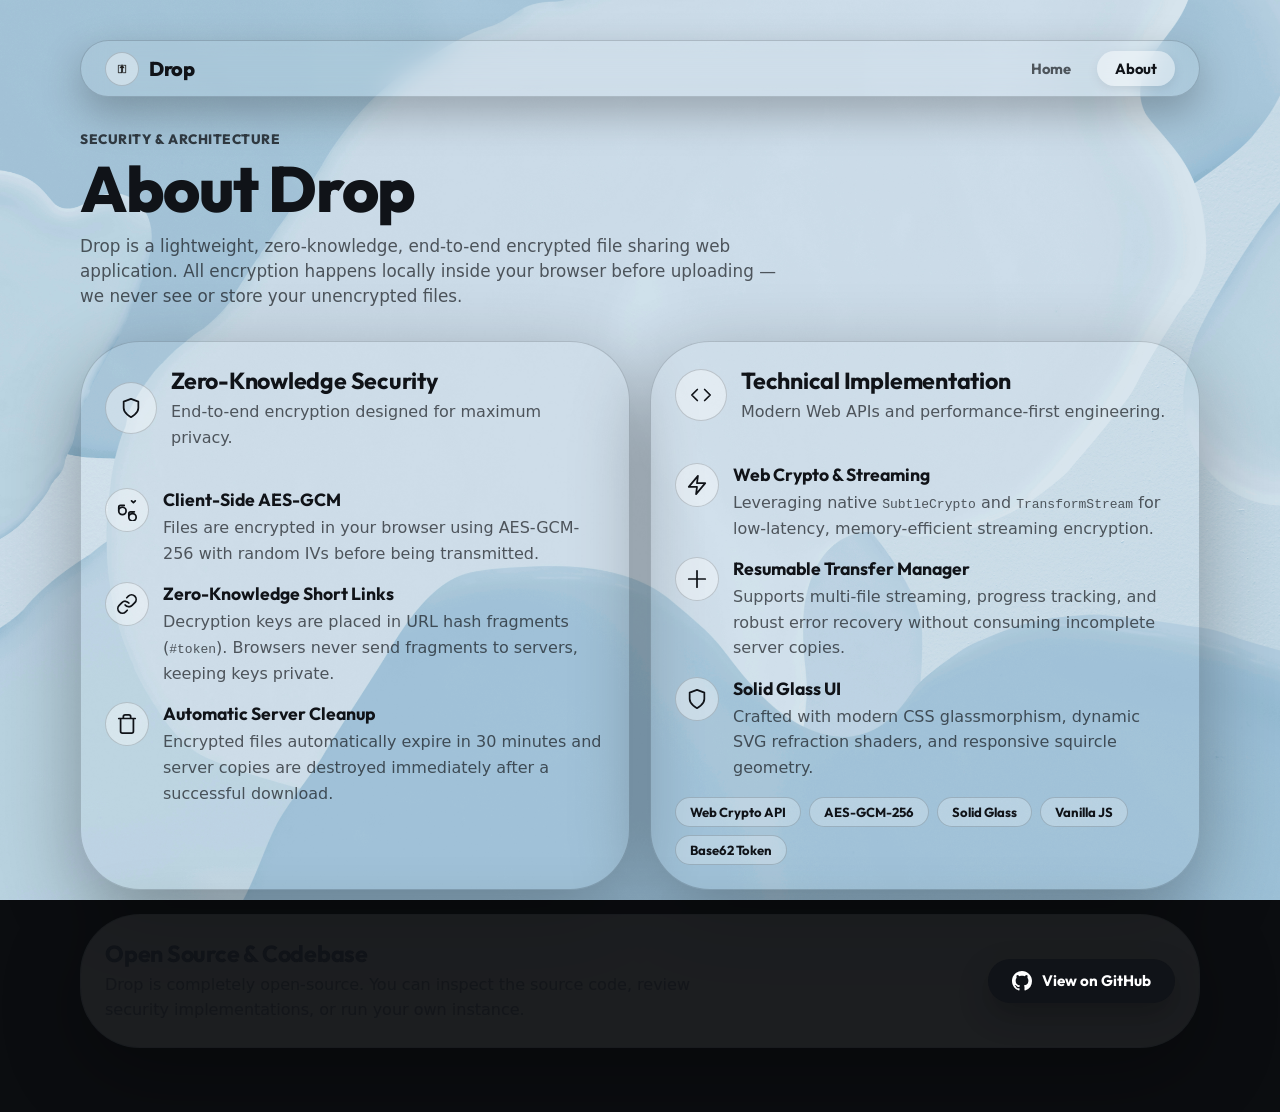
==== about/index.html @ 194b612e "feat(about): add security and architecture page Add an About page describing Drop's privacy model, i" ====
<!doctype html>
<html lang="en">
  <head>
    <meta charset="utf-8" />
    <meta name="viewport" content="width=device-width, initial-scale=1" />
    <meta name="color-scheme" content="dark" />
    <meta name="referrer" content="no-referrer" />
    <title>About — Drop Secure Encrypted File Sharing</title>
    <meta
      name="description"
      content="Learn about Drop's zero-knowledge architecture, client-side AES-GCM encryption, short secure link security, and technical implementation."
    />
    <link rel="icon" type="image/x-icon" href="../favicon.ico" />
    <link rel="preconnect" href="https://fonts.googleapis.com" />
    <link rel="preconnect" href="https://fonts.gstatic.com" crossorigin />
    <link
      href="https://fonts.googleapis.com/css2?family=Outfit:wght@500;700;800&display=swap"
      rel="stylesheet"
    />
    <link rel="preconnect" href="https://esm.sh" />
    <link rel="stylesheet" href="https://esm.sh/solid-glass@0.0.3/css" />
    <link rel="stylesheet" href="../static/css/style.css" />
  </head>
  <body>
    <main class="app-shell">
      <header class="glass-header" data-liquid-glass>
        <a class="header-brand" href="../" aria-label="Drop Home">
          <span class="header-brand-icon" aria-hidden="true">
            <img src="../static/images/logo.png" alt="Drop Logo" width="20" height="20" />
          </span>
          <span>Drop</span>
        </a>
        <nav class="header-nav" aria-label="Main Navigation">
          <a class="nav-link" href="../">Home</a>
          <a class="nav-link active" href="./">About</a>
        </nav>
      </header>

      <section class="brand-strip" aria-label="About Drop">
        <div class="brand-header">
          <p class="eyebrow">Security &amp; Architecture</p>
          <h1>About Drop</h1>
          <p class="brand-subtitle">
            Drop is a lightweight, zero-knowledge, end-to-end encrypted file sharing web application.
            All encryption happens locally inside your browser before uploading — we never see or store your unencrypted files.
          </p>
        </div>
      </section>

      <section class="about-grid">
        <article class="glass-card" data-liquid-glass>
          <div class="card-head">
            <span class="icon-badge" aria-hidden="true">
              <svg viewBox="0 0 24 24" role="img">
                <path d="M12 22s8-4 8-10V5l-8-3-8 3v7c0 6 8 10 8 10z" />
              </svg>
            </span>
            <div>
              <h2>Zero-Knowledge Security</h2>
              <p>End-to-end encryption designed for maximum privacy.</p>
            </div>
          </div>

          <div class="feature-list">
            <div class="feature-item">
              <span class="icon-badge" aria-hidden="true">
                <svg viewBox="0 0 24 24">
                  <path d="M21 2l-2 2m-2-2l2 2M3 13a4 4 0 1 0 8 0 4 4 0 1 0-8 0zm0 0V9a2 2 0 0 1 2-2h4m5 13a4 4 0 1 0 8 0 4 4 0 1 0-8 0zm0 0v-4a2 2 0 0 1 2-2h4" />
                </svg>
              </span>
              <div>
                <h3>Client-Side AES-GCM</h3>
                <p>Files are encrypted in your browser using AES-GCM-256 with random IVs before being transmitted.</p>
              </div>
            </div>

            <div class="feature-item">
              <span class="icon-badge" aria-hidden="true">
                <svg viewBox="0 0 24 24">
                  <path d="M10 13a5 5 0 0 0 7.54.54l3-3a5 5 0 0 0-7.07-7.07l-1.72 1.71" />
                  <path d="M14 11a5 5 0 0 0-7.54-.54l-3 3a5 5 0 0 0 7.07 7.07l1.71-1.71" />
                </svg>
              </span>
              <div>
                <h3>Zero-Knowledge Short Links</h3>
                <p>Decryption keys are placed in URL hash fragments (<code>#token</code>). Browsers never send fragments to servers, keeping keys private.</p>
              </div>
            </div>

            <div class="feature-item">
              <span class="icon-badge" aria-hidden="true">
                <svg viewBox="0 0 24 24">
                  <path d="M3 6h18M19 6v14a2 2 0 0 1-2 2H7a2 2 0 0 1-2-2V6m3 0V4a2 2 0 0 1 2-2h4a2 2 0 0 1 2 2v2" />
                </svg>
              </span>
              <div>
                <h3>Automatic Server Cleanup</h3>
                <p>Encrypted files automatically expire in 30 minutes and server copies are destroyed immediately after a successful download.</p>
              </div>
            </div>
          </div>
        </article>

        <article class="glass-card" data-liquid-glass>
          <div class="card-head">
            <span class="icon-badge" aria-hidden="true">
              <svg viewBox="0 0 24 24" role="img">
                <path d="M16 18l6-6-6-6M8 6l-6 6 6 6" />
              </svg>
            </span>
            <div>
              <h2>Technical Implementation</h2>
              <p>Modern Web APIs and performance-first engineering.</p>
            </div>
          </div>

          <div class="feature-list">
            <div class="feature-item">
              <span class="icon-badge" aria-hidden="true">
                <svg viewBox="0 0 24 24">
                  <path d="M13 2L3 14h9l-1 8 10-12h-9l1-8z" />
                </svg>
              </span>
              <div>
                <h3>Web Crypto &amp; Streaming</h3>
                <p>Leveraging native <code>SubtleCrypto</code> and <code>TransformStream</code> for low-latency, memory-efficient streaming encryption.</p>
              </div>
            </div>

            <div class="feature-item">
              <span class="icon-badge" aria-hidden="true">
                <svg viewBox="0 0 24 24">
                  <path d="M12 3v18M3 12h18" />
                </svg>
              </span>
              <div>
                <h3>Resumable Transfer Manager</h3>
                <p>Supports multi-file streaming, progress tracking, and robust error recovery without consuming incomplete server copies.</p>
              </div>
            </div>

            <div class="feature-item">
              <span class="icon-badge" aria-hidden="true">
                <svg viewBox="0 0 24 24">
                  <path d="M12 22s8-4 8-10V5l-8-3-8 3v7c0 6 8 10 8 10z" />
                </svg>
              </span>
              <div>
                <h3>Solid Glass UI</h3>
                <p>Crafted with modern CSS glassmorphism, dynamic SVG refraction shaders, and responsive squircle geometry.</p>
              </div>
            </div>
          </div>

          <div class="tech-badge-group">
            <span class="tech-badge">Web Crypto API</span>
            <span class="tech-badge">AES-GCM-256</span>
            <span class="tech-badge">Solid Glass</span>
            <span class="tech-badge">Vanilla JS</span>
            <span class="tech-badge">Base62 Token</span>
          </div>
        </article>
      </section>

      <article class="glass-card about-full-card" data-liquid-glass>
        <div class="repo-card-body">
          <div class="repo-info">
            <h2>Open Source &amp; Codebase</h2>
            <p>
              Drop is completely open-source. You can inspect the source code, review security implementations, or run your own instance.
            </p>
          </div>
          <a
            class="github-btn"
            href="https://github.com/JeremySu0818/drop.jeremysu0818.github.io"
            target="_blank"
            rel="noopener noreferrer"
          >
            <svg viewBox="0 0 24 24" role="img" aria-hidden="true">
              <path
                d="M12 0C5.37 0 0 5.37 0 12c0 5.31 3.435 9.795 8.205 11.385.6.105.825-.255.825-.57 0-.285-.015-1.23-.015-2.235-3.015.555-3.795-.735-4.035-1.41-.135-.345-.72-1.41-1.23-1.695-.42-.225-1.02-.78-.015-.795.945-.015 1.62.87 1.845 1.23 1.08 1.815 2.805 1.305 3.495.99.105-.78.42-1.305.765-1.605-2.67-.3-5.46-1.335-5.46-5.925 0-1.305.465-2.385 1.23-3.225-.12-.3-.54-1.53.12-3.18 0 0 1.005-.315 3.3 1.23.96-.27 1.98-.405 3-.405s2.04.135 3 .405c2.295-1.56 3.3-1.23 3.3-1.23.66 1.65.24 2.88.12 3.18.765.84 1.23 1.905 1.23 3.225 0 4.605-2.805 5.625-5.475 5.925.435.375.81 1.095.81 2.22 0 1.605-.015 2.895-.015 3.3 0 .315.225.69.825.57A12.02 12.02 0 0 0 24 12c0-6.63-5.37-12-12-12z"
              />
            </svg>
            View on GitHub
          </a>
        </div>
      </article>

      <div class="toast" id="toast" role="status" aria-live="polite" popover="manual"></div>
    </main>

    <script type="module" src="../static/js/about.js"></script>
  </body>
</html>
---- static/css/style.css ----
:root {
  --page-background: url('../images/backgrounds/1.jpg');
  --page-background-position: center;
  --bg-ink: #0b0d10;
  --text: #101318;
  --muted: rgba(16, 19, 24, 0.68);
  --line: rgba(16, 19, 24, 0.18);
  --panel: rgba(255, 255, 255, 0.07);
  --accent: #f7f8fb;
  --accent-ink: #101318;
  --success: #101318;
  --warning: #101318;
  font-family:
    Inter,
    ui-sans-serif,
    system-ui,
    -apple-system,
    BlinkMacSystemFont,
    'Segoe UI',
    sans-serif;
}

* {
  box-sizing: border-box;
}

html {
  min-height: 100%;
  background:
    var(--page-background) var(--page-background-position) / cover fixed
      no-repeat,
    var(--bg-ink);
}

body {
  min-height: 100vh;
  margin: 0;
  color: var(--text);
  overflow-x: hidden;
}

body::before {
  content: '';
  position: fixed;
  inset: 0;
  z-index: -2;
  background: transparent;
}

button,
input,
textarea {
  font: inherit;
}

button {
  cursor: pointer;
}

.app-shell {
  width: min(1120px, calc(100% - 32px));
  min-height: 100vh;
  margin: 0 auto;
  padding: 40px 0;
}

.brand-strip {
  display: flex;
  flex-direction: column;
  gap: 20px;
  margin-bottom: 32px;
}

.brand-header {
  max-width: 820px;
}

.eyebrow {
  margin: 0 0 8px;
  color: rgba(16, 19, 24, 0.78);
  font-family: 'Outfit', sans-serif;
  font-size: 0.85rem;
  font-weight: 800;
  letter-spacing: 0.04em;
  text-transform: uppercase;
}

h1,
h2,
p {
  margin-top: 0;
}

h1 {
  max-width: 780px;
  margin-bottom: 0;
  font-family: 'Outfit', sans-serif;
  font-size: clamp(2.25rem, 5vw, 5rem);
  font-weight: 800;
  line-height: 0.95;
  letter-spacing: -0.02em;
}

.brand-subtitle {
  margin-top: 14px;
  max-width: 720px;
  font-size: 1.05rem;
  color: var(--muted);
  line-height: 1.5;
}

.disclaimer-bar {
  display: inline-flex;
  align-items: center;
  gap: 10px;
  margin-top: 16px;
  padding: 10px 16px;
  border: 1px solid rgba(16, 19, 24, 0.14);
  border-radius: 999px;
  background: rgba(255, 255, 255, 0.18);
  backdrop-filter: blur(12px);
  font-size: 0.82rem;
  color: rgba(16, 19, 24, 0.85);
  line-height: 1.4;
}

.disclaimer-bar svg {
  flex-shrink: 0;
  width: 16px;
  height: 16px;
  stroke: rgba(16, 19, 24, 0.75);
}

h2 {
  margin-bottom: 4px;
  font-family: 'Outfit', sans-serif;
  font-size: 1.45rem;
  font-weight: 700;
  letter-spacing: -0.01em;
}

p {
  margin-bottom: 0;
  color: var(--muted);
  line-height: 1.6;
}

.status-pill {
  flex: 0 0 auto;
  min-width: 126px;
  padding: 10px 14px;
  border: 1px solid var(--line);
  border-radius: 999px;
  background: rgba(255, 255, 255, 0.08);
  color: var(--muted);
  text-align: center;
  font-size: 0.88rem;
}

.status-pill.is-online {
  border-color: rgba(255, 255, 255, 0.46);
  color: var(--success);
}

.status-pill.is-offline {
  border-color: rgba(255, 255, 255, 0.38);
  color: var(--warning);
}

.workspace {
  display: grid;
  grid-template-columns: repeat(2, minmax(0, 1fr));
  gap: 20px;
}

.glass-card {
  position: relative;
  min-width: 0;
  padding: 24px;
  border: 1px solid var(--line);
  border-radius: 60px;
  background: var(--panel);
  box-shadow: 0 26px 80px rgba(0, 0, 0, 0.32);
  overflow: hidden;
  display: flex;
  flex-direction: column;
}

.card-head {
  display: flex;
  align-items: center;
  gap: 14px;
  margin-bottom: 22px;
}

.icon-badge {
  display: grid;
  flex: 0 0 52px;
  width: 52px;
  height: 52px;
  place-items: center;
  border: 1px solid var(--line);
  border-radius: 50%;
  background: rgba(255, 255, 255, 0.4);
}

svg {
  width: 22px;
  height: 22px;
  fill: none;
  stroke: currentColor;
  stroke-linecap: round;
  stroke-linejoin: round;
  stroke-width: 1.9;
}

.drop-zone {
  display: flex;
  flex-direction: column;
  align-items: center;
  justify-content: center;
  gap: 16px;
  min-height: 208px;
  margin-bottom: 16px;
  padding: 24px;
  border: 1px dashed var(--line);
  border-radius: 32px;
  background: rgba(255, 255, 255, 0.25);
  text-align: center;
  flex-grow: 1;
  transition:
    border-color 160ms ease,
    transform 160ms ease,
    background 160ms ease;
}

.drop-zone:hover,
.drop-zone.is-dragging {
  border-color: var(--text);
  background: rgba(255, 255, 255, 0.5);
  transform: translateY(-1px);
}

.drop-zone input {
  position: absolute;
  width: 1px;
  height: 1px;
  opacity: 0;
  pointer-events: none;
}

.drop-title {
  display: block;
  width: 100%;
  font-size: 1.85rem;
  font-weight: 800;
}

.drop-meta {
  display: block;
  width: 100%;
  color: var(--muted);
}

.primary-action,
.secondary-action,
.icon-button {
  min-height: 48px;
  border: 0;
  color: var(--accent-ink);
  font-weight: 800;
}

.primary-action {
  display: inline-flex;
  width: 100%;
  align-items: center;
  justify-content: center;
  gap: 10px;
  padding: 14px 18px;
  border-radius: 999px;
  background: var(--accent);
  box-shadow: 0 16px 36px rgba(0, 0, 0, 0.22);
}

.secondary-action {
  width: 100%;
  padding: 14px 18px;
  border: 1px solid var(--line);
  border-radius: 999px;
  background: rgba(255, 255, 255, 0.38);
}

.primary-action:disabled,
.secondary-action:disabled,
.icon-button:disabled {
  cursor: wait;
  opacity: 0.68;
}

.code-panel {
  margin-top: 18px;
}

.field-label,
.code-panel label {
  display: block;
  margin-bottom: 8px;
  color: var(--muted);
  font-size: 0.86rem;
  font-weight: 800;
}

.code-row {
  display: flex;
  align-items: center;
  gap: 10px;
}

input,
textarea {
  width: 100%;
  border: 1px solid rgba(16, 19, 24, 0.15);
  border-radius: 22px;
  background: rgba(255, 255, 255, 0.55);
  color: var(--text);
  outline: none;
}

input::placeholder,
textarea::placeholder {
  color: rgba(16, 19, 24, 0.45);
}

input {
  min-height: 48px;
  padding: 0 16px;
}

textarea {
  min-height: 152px;
  margin-bottom: 16px;
  padding: 14px 16px;
  resize: vertical;
}

#shareCode {
  min-height: 118px;
  margin-bottom: 0;
  white-space: pre-wrap;
}

#shareLink {
  min-width: 0;
  min-height: 52px;
  margin-bottom: 0;
  padding: 0 16px;
  font-family: ui-monospace, SFMono-Regular, Menlo, Monaco, Consolas, monospace;
  font-size: 0.78rem;
}

.share-link-panel {
  margin-top: 20px;
  border-top: 1px solid rgba(16, 19, 24, 0.12);
  padding-top: 16px;
}

.share-link-panel > label {
  display: block;
  margin-bottom: 8px;
  color: var(--muted);
  font-size: 0.86rem;
  font-weight: 800;
}



.share-actions {
  margin-top: 18px;
}

.share-actions .secondary-action {
  display: inline-flex;
  align-items: center;
  justify-content: center;
  gap: 10px;
}

#downloadCode {
  flex-grow: 1;
}

input:focus,
textarea:focus {
  border-color: rgba(247, 248, 251, 0.78);
  box-shadow: 0 0 0 4px rgba(247, 248, 251, 0.1);
}

.icon-button {
  display: grid;
  flex: 0 0 50px;
  width: 50px;
  height: 50px;
  place-items: center;
  border-radius: 50%;
  background: #f7f8fb;
}

.toast {
  position: fixed;
  inset: auto 24px 24px auto;
  right: 24px;
  bottom: 24px;
  top: auto;
  left: auto;
  margin: 0;
  width: auto;
  height: auto;
  z-index: 2147483647;
  max-width: min(420px, calc(100vw - 48px));
  padding: 14px 16px;
  border: 1px solid rgba(16, 19, 24, 0.1);
  border-radius: 20px;
  background: rgba(255, 255, 255, 0.95);
  color: var(--text);
  box-shadow: 0 16px 40px rgba(0, 0, 0, 0.12);
  opacity: 0;
  transform: translateY(12px);
  transition:
    opacity 160ms ease,
    transform 160ms ease;
  pointer-events: none;
}

.toast.is-visible {
  opacity: 1;
  transform: translateY(0);
}

dialog.glass-card {
  width: min(500px, calc(100% - 32px));
  margin: auto;
  color: var(--text);
  padding: 32px;
}

dialog.glass-card:not([open]) {
  display: none;
}

dialog.glass-card[open] {
  display: flex;
}

dialog::backdrop {
  background: rgba(11, 13, 16, 0.4);
  backdrop-filter: blur(8px);
}

.close-modal-btn {
  margin-top: 24px;
}

.modal-actions {
  display: grid;
  gap: 10px;
}

.receive-page {
  min-height: 100vh;
}

.receive-app-shell {
  display: flex;
  flex-direction: column;
  align-items: center;
  justify-content: flex-start;
  min-height: 100vh;
}

.receive-shell {
  width: min(560px, 100%);
  margin: auto 0;
}

.receive-brand {
  display: inline-flex;
  align-items: center;
  margin: 0 0 18px 12px;
  color: rgba(16, 19, 24, 0.78);
  font-family: 'Outfit', sans-serif;
  font-size: 0.9rem;
  font-weight: 800;
  letter-spacing: 0.04em;
  text-decoration: none;
  text-transform: uppercase;
}

.receive-card {
  min-height: 0;
  padding: 30px;
}

.receive-card .card-head {
  align-items: flex-start;
  margin-bottom: 18px;
}

.receive-card h1 {
  max-width: none;
  margin-bottom: 6px;
  font-size: clamp(2rem, 8vw, 3.4rem);
  line-height: 0.98;
}

.receive-card .primary-action {
  margin-top: 24px;
}

.receive-security-note {
  display: flex;
  gap: 9px;
  margin-top: 16px;
  color: rgba(16, 19, 24, 0.72);
  font-size: 0.79rem;
  line-height: 1.5;
}

.receive-security-note svg {
  flex: 0 0 16px;
  width: 16px;
  height: 16px;
  margin-top: 2px;
}

.receive-error {
  margin-top: 4px;
  color: var(--text);
}

.receive-error[hidden] {
  display: none;
}

/* Glass Header Capsule */
.glass-header {
  position: sticky;
  top: 20px;
  display: flex;
  align-items: center;
  justify-content: space-between;
  width: 100%;
  margin: 0 auto 32px;
  padding: 10px 24px;
  border: 1px solid var(--line);
  border-radius: 999px;
  background: var(--panel);
  box-shadow: 0 16px 40px rgba(0, 0, 0, 0.25);
  backdrop-filter: blur(12px);
  z-index: 100;
}

.header-brand {
  display: flex;
  align-items: center;
  gap: 10px;
  text-decoration: none;
  color: var(--text);
  font-family: 'Outfit', sans-serif;
  font-weight: 800;
  font-size: 1.25rem;
  letter-spacing: -0.02em;
  transition: opacity 160ms ease;
}

.header-brand:hover {
  opacity: 0.85;
}

.header-brand-icon {
  display: grid;
  width: 34px;
  height: 34px;
  place-items: center;
  border-radius: 50%;
  background: rgba(255, 255, 255, 0.4);
  border: 1px solid var(--line);
}

.header-brand-icon svg,
.header-brand-icon img {
  width: 20px;
  height: 20px;
  object-fit: contain;
}

.header-nav {
  display: flex;
  align-items: center;
  gap: 8px;
}

.nav-link {
  display: inline-flex;
  align-items: center;
  gap: 6px;
  padding: 8px 18px;
  border-radius: 999px;
  color: var(--muted);
  font-family: 'Outfit', sans-serif;
  font-weight: 700;
  font-size: 0.92rem;
  text-decoration: none;
  transition: background 160ms ease, color 160ms ease;
}

.nav-link:hover {
  color: var(--text);
  background: rgba(255, 255, 255, 0.22);
}

.nav-link.active {
  color: var(--text);
  background: rgba(255, 255, 255, 0.45);
  box-shadow: 0 4px 12px rgba(0, 0, 0, 0.08);
}

/* About Page Styling */
.about-grid {
  display: grid;
  grid-template-columns: repeat(2, minmax(0, 1fr));
  gap: 20px;
  margin-bottom: 24px;
}

.about-full-card {
  margin-bottom: 24px;
}

.feature-list {
  display: flex;
  flex-direction: column;
  gap: 16px;
  margin-top: 16px;
}

.feature-item {
  display: flex;
  gap: 14px;
  align-items: flex-start;
}

.feature-item .icon-badge {
  flex: 0 0 44px;
  width: 44px;
  height: 44px;
}

.feature-item h3 {
  margin: 0 0 4px;
  font-family: 'Outfit', sans-serif;
  font-size: 1.1rem;
  font-weight: 700;
}

.tech-badge-group {
  display: flex;
  flex-wrap: wrap;
  gap: 8px;
  margin-top: 16px;
}

.tech-badge {
  display: inline-flex;
  align-items: center;
  padding: 6px 14px;
  border: 1px solid var(--line);
  border-radius: 999px;
  background: rgba(255, 255, 255, 0.25);
  font-family: 'Outfit', sans-serif;
  font-weight: 700;
  font-size: 0.82rem;
  color: var(--text);
}

.repo-card-body {
  display: flex;
  align-items: center;
  justify-content: space-between;
  flex-wrap: wrap;
  gap: 20px;
}

.repo-info {
  max-width: 600px;
}

.github-btn {
  display: inline-flex;
  align-items: center;
  gap: 10px;
  padding: 12px 24px;
  border-radius: 999px;
  background: var(--text);
  color: #ffffff;
  font-family: 'Outfit', sans-serif;
  font-weight: 700;
  font-size: 0.95rem;
  text-decoration: none;
  box-shadow: 0 12px 30px rgba(0, 0, 0, 0.25);
  transition: transform 160ms ease, opacity 160ms ease;
}

.github-btn:hover {
  transform: translateY(-2px);
  opacity: 0.92;
}

.github-btn svg {
  fill: currentColor;
  stroke: none;
  width: 20px;
  height: 20px;
}

@media (max-width: 820px) {
  .app-shell {
    width: min(100% - 24px, 620px);
    padding: 24px 0;
  }

  .glass-header {
    top: 12px;
    padding: 8px 14px;
    margin-bottom: 24px;
  }

  .header-brand {
    font-size: 1.1rem;
  }

  .header-brand-icon {
    width: 28px;
    height: 28px;
  }

  .header-brand-icon svg,
  .header-brand-icon img {
    width: 16px;
    height: 16px;
  }

  .nav-link {
    padding: 6px 14px;
    font-size: 0.85rem;
  }

  .brand-strip,
  .workspace,
  .about-grid {
    display: grid;
    grid-template-columns: 1fr;
  }

  .disclaimer-bar {
    border-radius: 20px;
    font-size: 0.78rem;
    padding: 8px 14px;
  }

  h1 {
    font-size: clamp(2.1rem, 14vw, 4rem);
  }

  .glass-card {
    padding: 18px;
    border-radius: 38px;
  }

  .drop-zone {
    min-height: 178px;
    border-radius: 26px;
  }

  .drop-title {
    font-size: 1.45rem;
  }

  .receive-page {
    padding: 16px;
  }

  .receive-card {
    padding: 22px;
  }

  .repo-card-body {
    flex-direction: column;
    align-items: flex-start;
  }
}
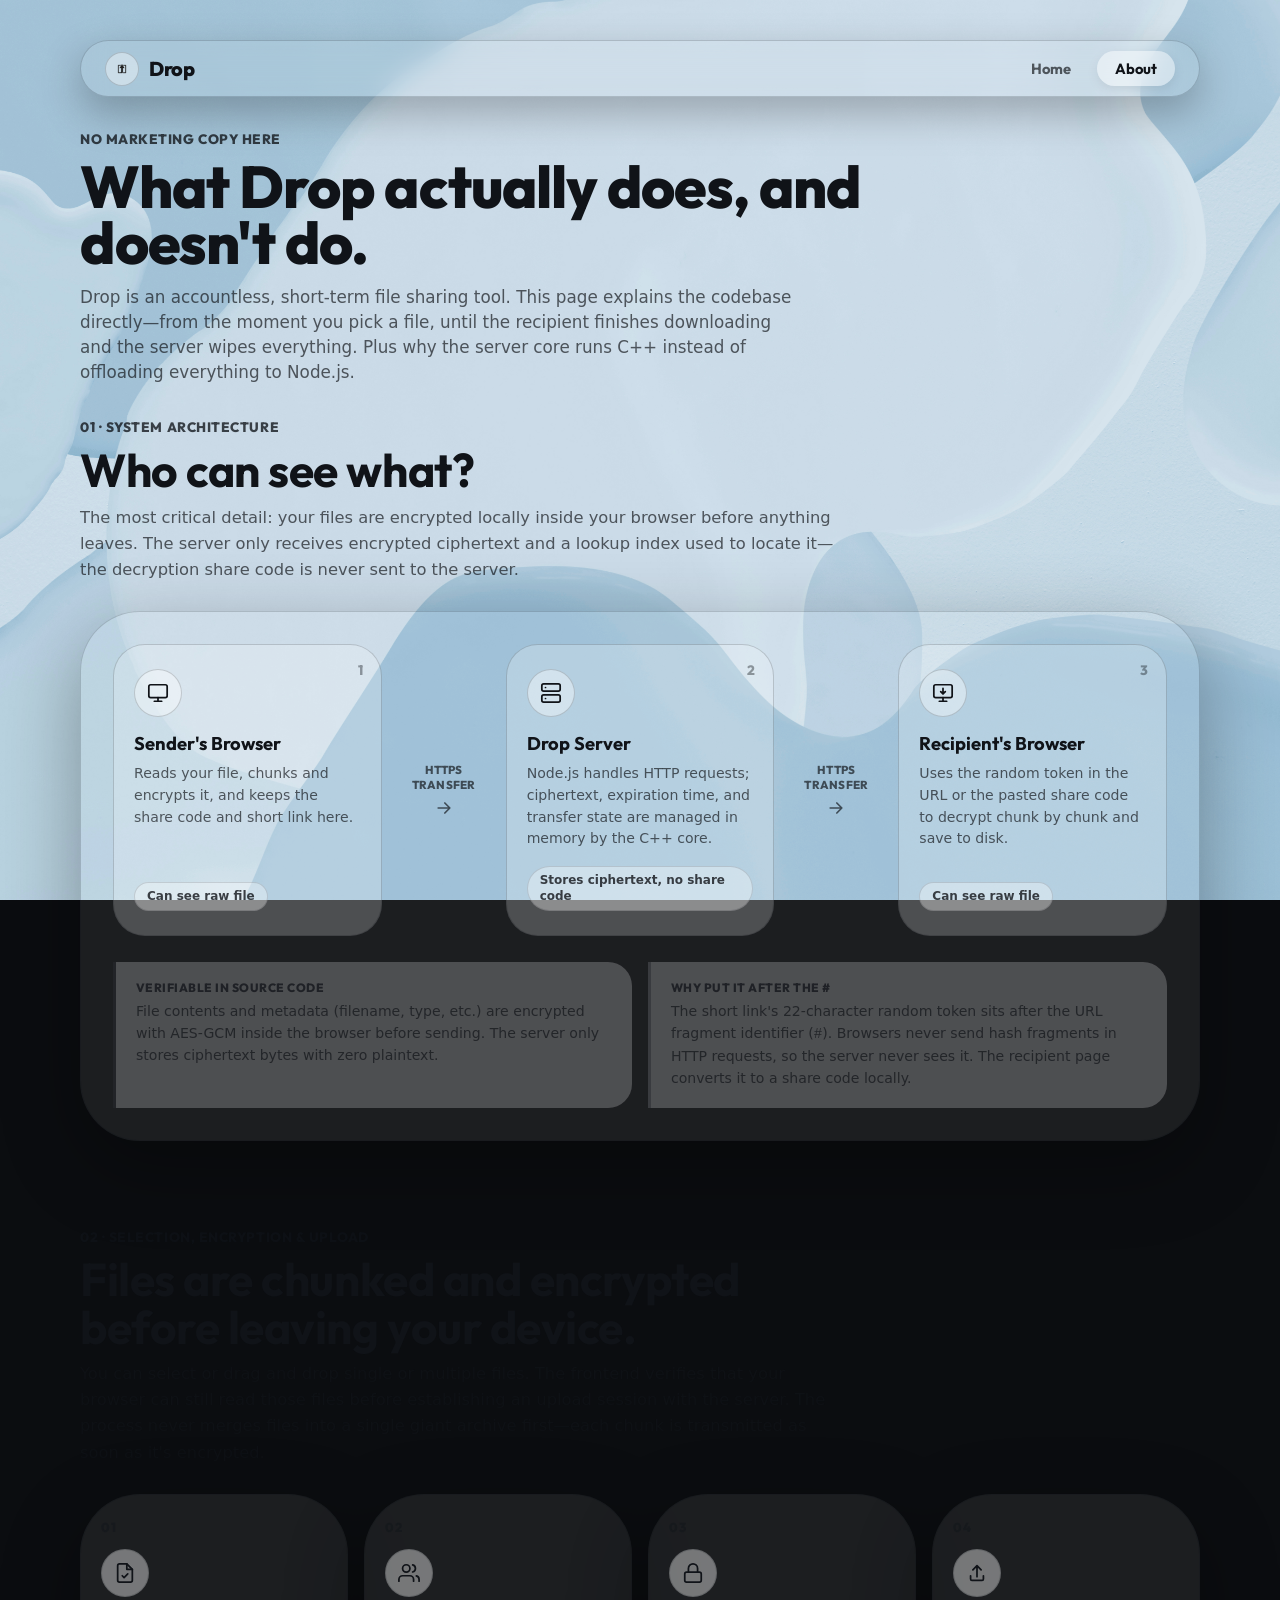
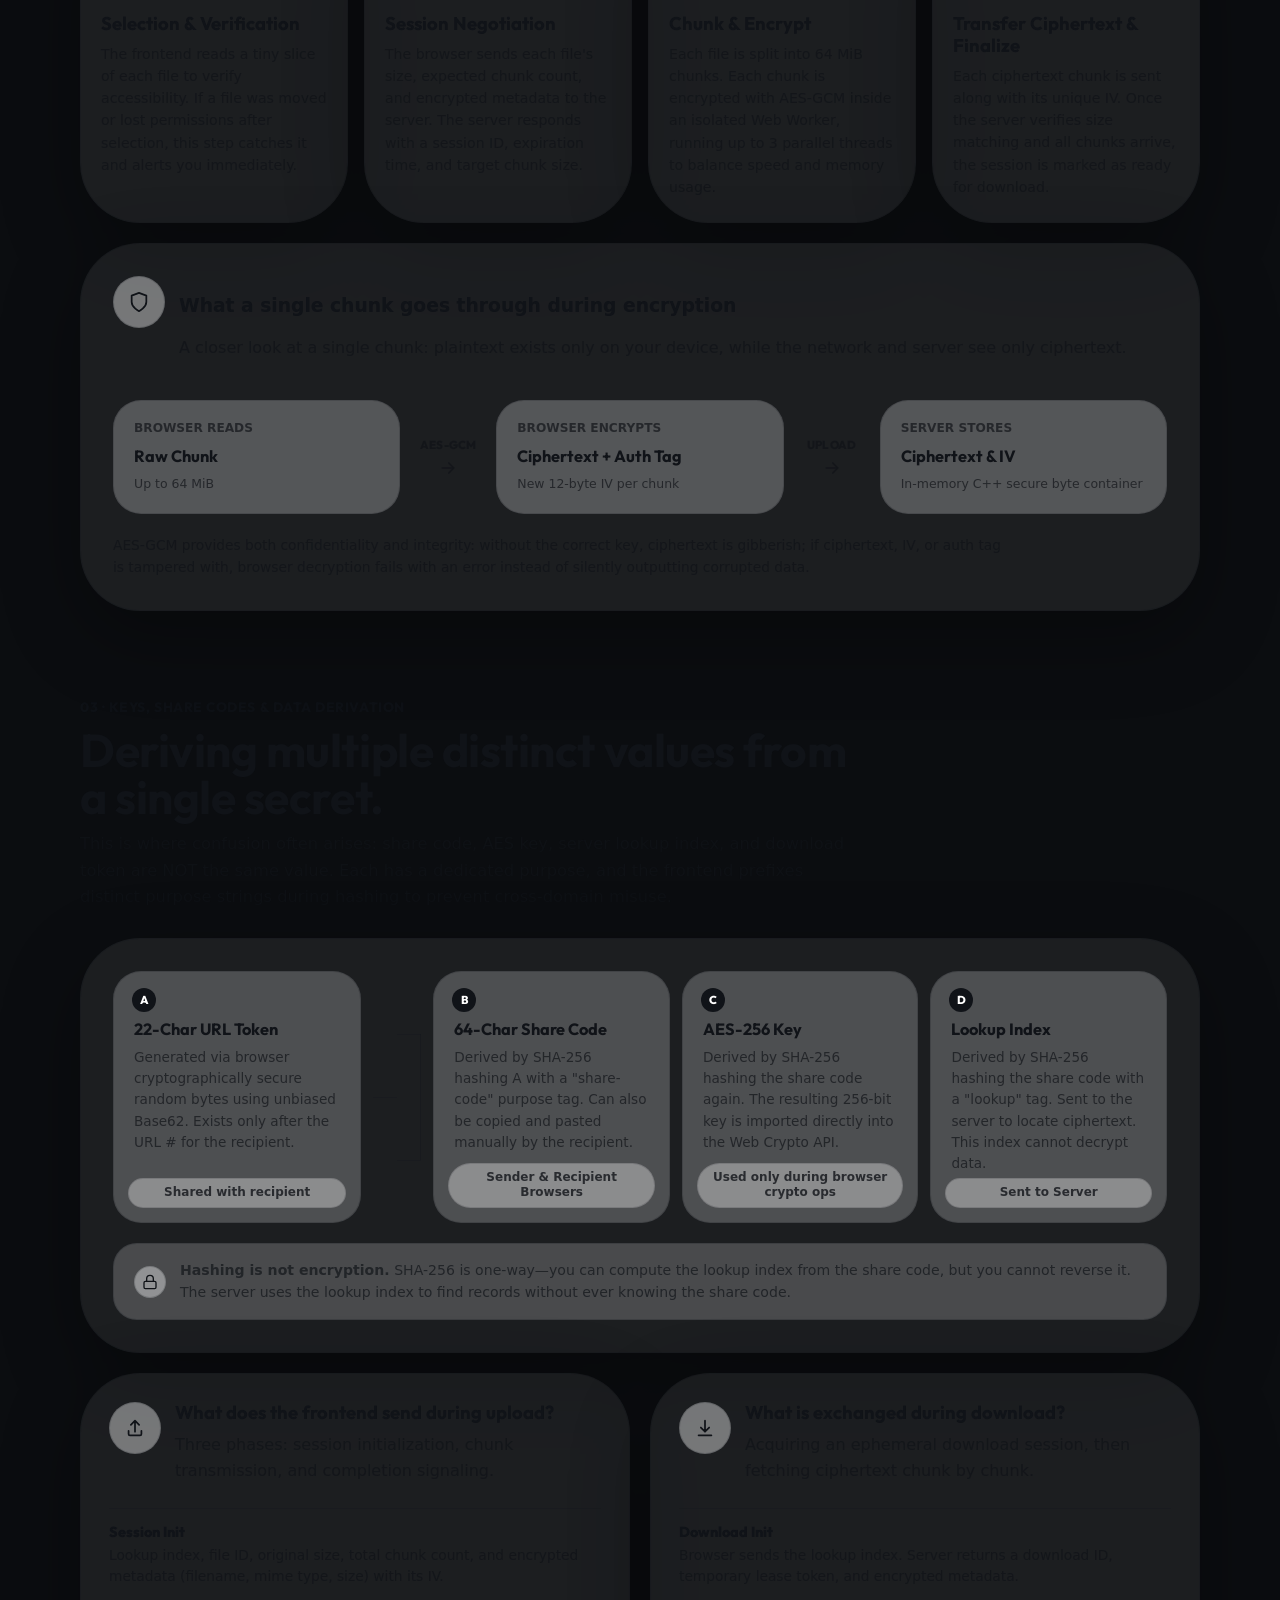
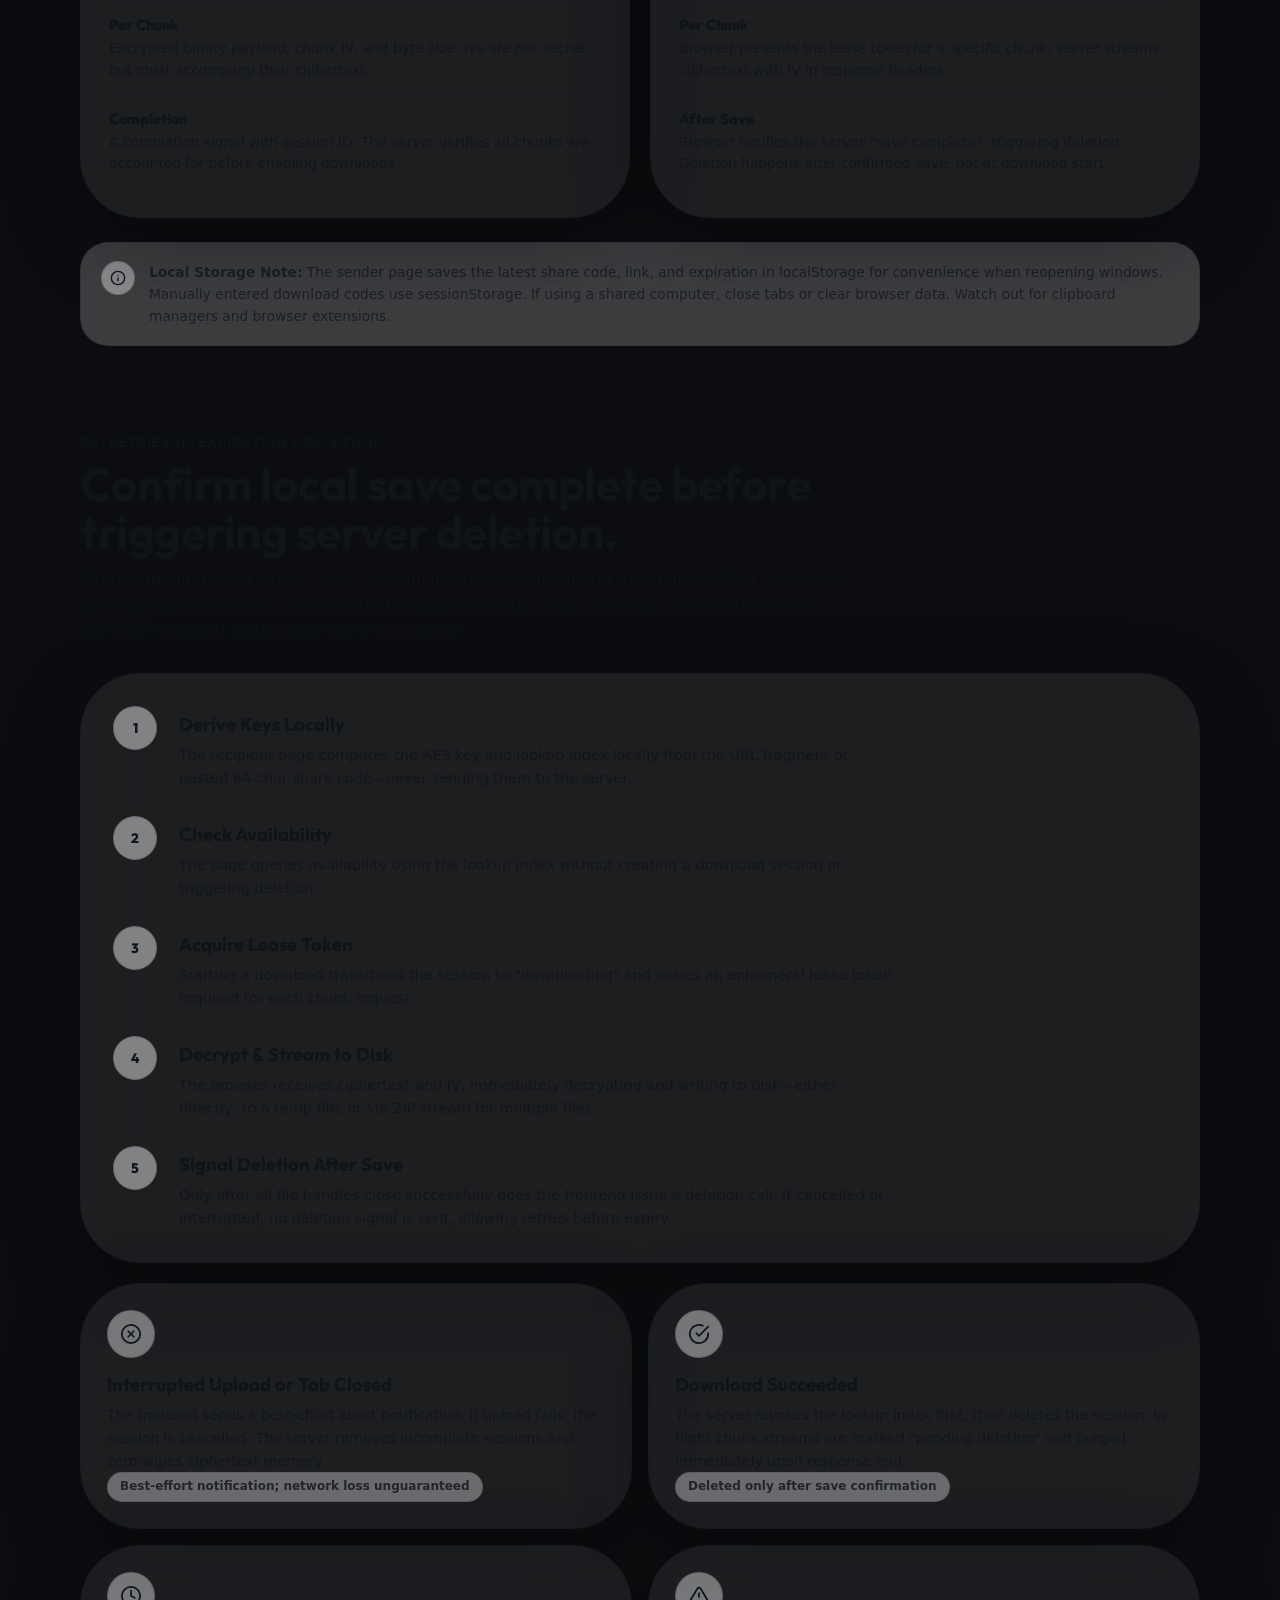
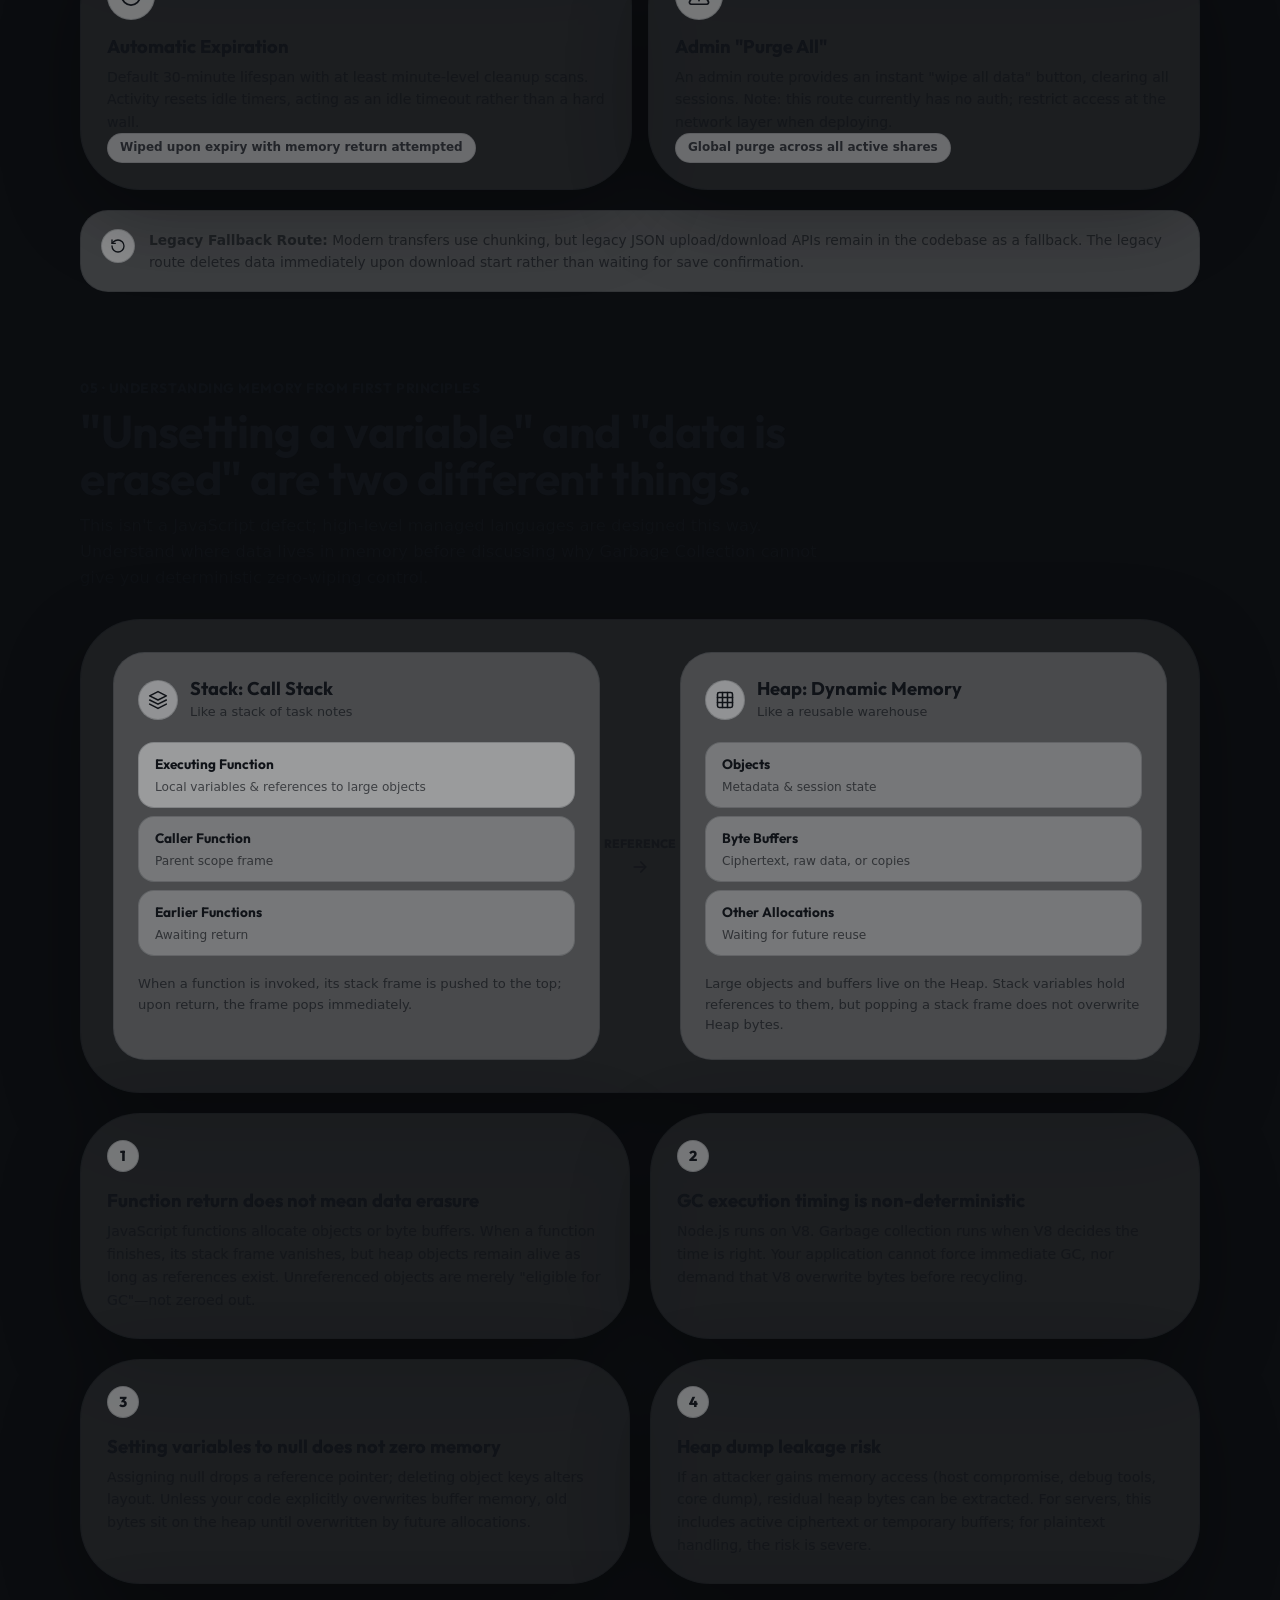
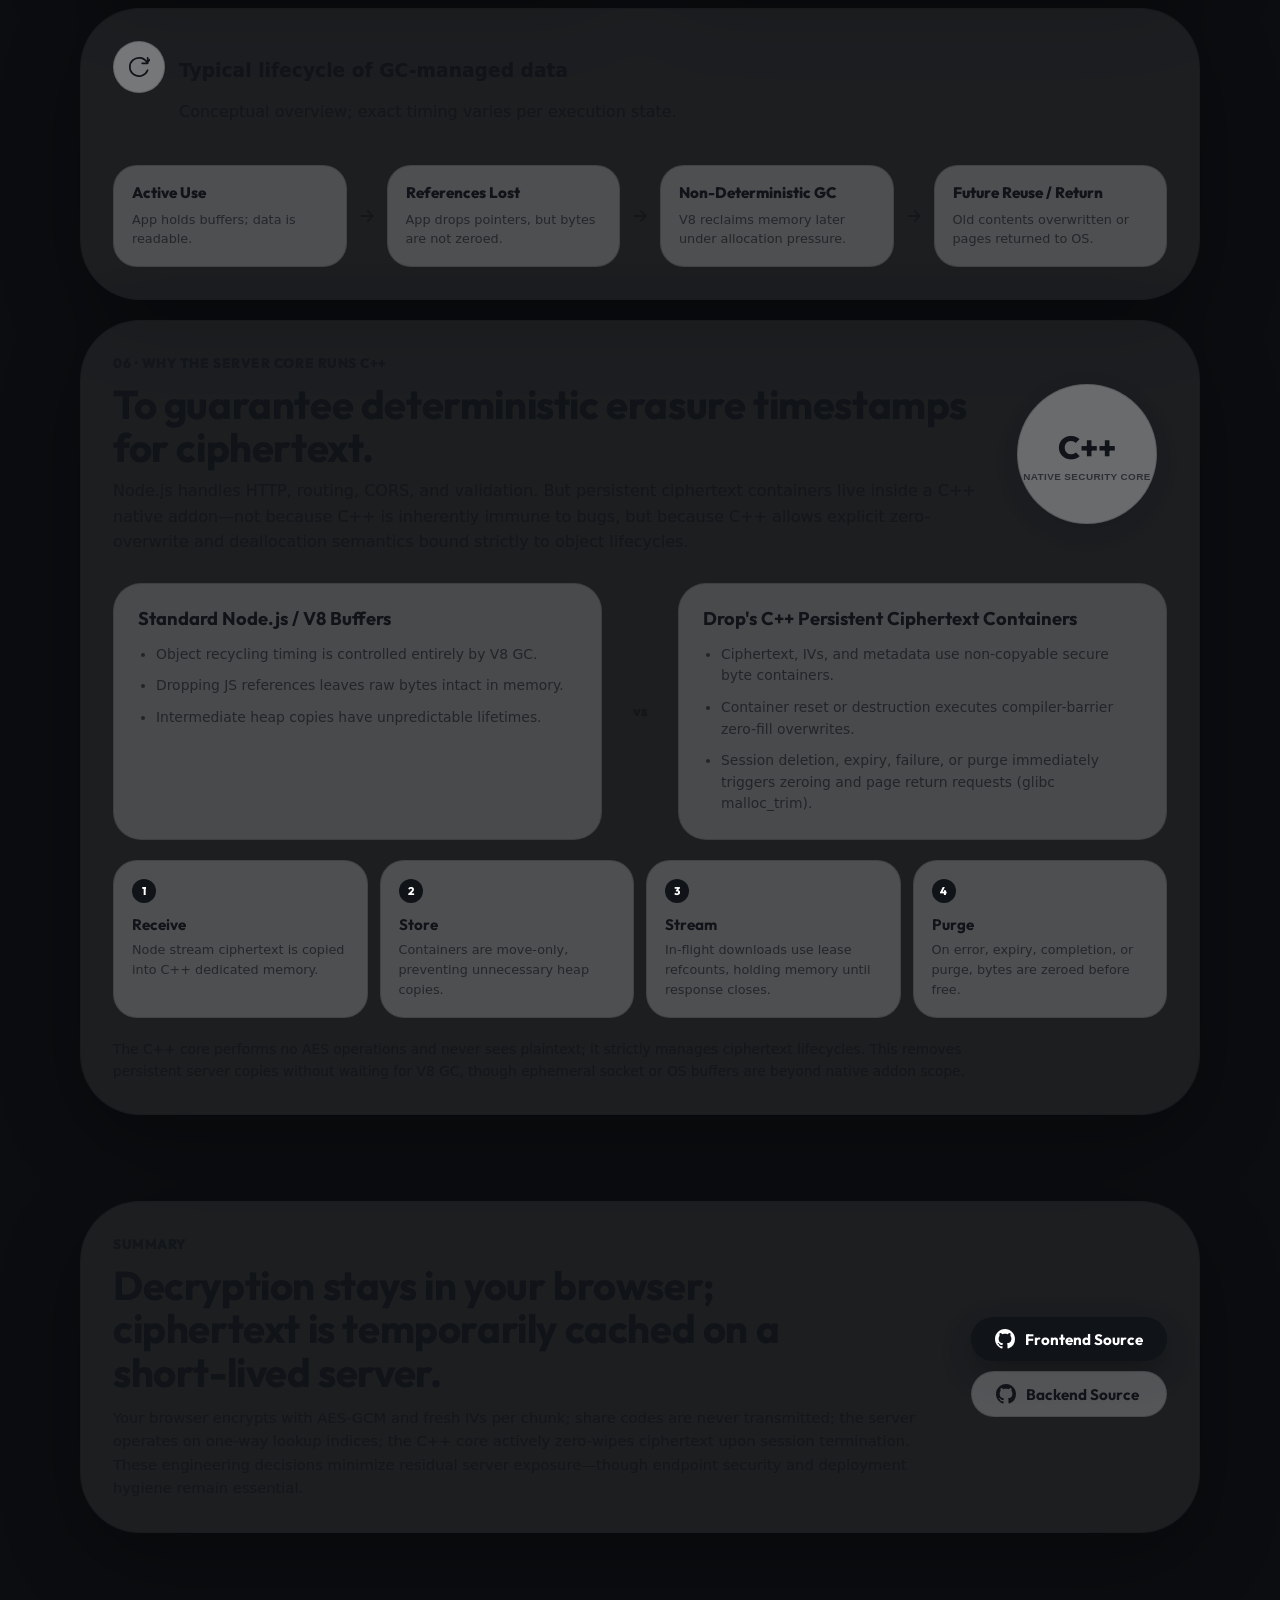
==== commit a20790a4: "feat(about): expand technical architecture guide Replace the brief About page with an illustrated wa" ====
--- a/about/index.html
+++ b/about/index.html
@@ -5,10 +5,10 @@
     <meta name="viewport" content="width=device-width, initial-scale=1" />
     <meta name="color-scheme" content="dark" />
     <meta name="referrer" content="no-referrer" />
-    <title>About — Drop Secure Encrypted File Sharing</title>
+    <title>How Drop Actually Works</title>
     <meta
       name="description"
-      content="Learn about Drop's zero-knowledge architecture, client-side AES-GCM encryption, short secure link security, and technical implementation."
+      content="No fluff. Breaking down Drop's entire process from file selection, encryption, server transfer, download, to deletion, plus why the server runs C++."
     />
     <link rel="icon" type="image/x-icon" href="../favicon.ico" />
     <link rel="preconnect" href="https://fonts.googleapis.com" />
@@ -22,7 +22,7 @@
     <link rel="stylesheet" href="../static/css/style.css" />
   </head>
   <body>
-    <main class="app-shell">
+    <main class="app-shell about-page">
       <header class="glass-header" data-liquid-glass>
         <a class="header-brand" href="../" aria-label="Drop Home">
           <span class="header-brand-icon" aria-hidden="true">
@@ -36,152 +36,457 @@
         </nav>
       </header>
 
-      <section class="brand-strip" aria-label="About Drop">
+      <section class="brand-strip about-hero" aria-labelledby="about-title">
         <div class="brand-header">
-          <p class="eyebrow">Security &amp; Architecture</p>
-          <h1>About Drop</h1>
+          <p class="eyebrow">No marketing copy here</p>
+          <h1 id="about-title">What Drop actually does, and doesn't do.</h1>
           <p class="brand-subtitle">
-            Drop is a lightweight, zero-knowledge, end-to-end encrypted file sharing web application.
-            All encryption happens locally inside your browser before uploading — we never see or store your unencrypted files.
+            Drop is an accountless, short-term file sharing tool. This page explains the codebase directly—from the moment you pick a file, until the recipient finishes downloading and the server wipes everything. Plus why the server core runs C++ instead of offloading everything to Node.js.
           </p>
         </div>
       </section>
 
-      <section class="about-grid">
-        <article class="glass-card" data-liquid-glass>
+      <section class="about-section" id="architecture" aria-labelledby="architecture-title">
+        <div class="section-heading">
+          <p class="eyebrow">01 · System Architecture</p>
+          <h2 id="architecture-title">Who can see what?</h2>
+          <p>The most critical detail: your files are encrypted locally inside your browser before anything leaves. The server only receives encrypted ciphertext and a lookup index used to locate it—the decryption share code is never sent to the server.</p>
+        </div>
+
+        <article class="glass-card architecture-card" data-liquid-glass>
+          <div class="architecture-flow" aria-label="Drop system architecture flow">
+            <div class="system-node system-node-browser">
+              <span class="system-number">1</span>
+              <span class="system-icon" aria-hidden="true">
+                <svg viewBox="0 0 24 24" role="img"><rect x="2" y="3" width="20" height="14" rx="2"/><path d="M8 21h8m-4-4v4"/></svg>
+              </span>
+              <h3>Sender's Browser</h3>
+              <p>Reads your file, chunks and encrypts it, and keeps the share code and short link here.</p>
+              <span class="node-tag">Can see raw file</span>
+            </div>
+            <div class="flow-arrow" aria-hidden="true">
+              <span>HTTPS Transfer</span>
+              <svg viewBox="0 0 24 24" role="img" class="flow-arrow-icon"><path d="M5 12h14m-6-6 6 6-6 6"/></svg>
+            </div>
+            <div class="system-node system-node-server">
+              <span class="system-number">2</span>
+              <span class="system-icon" aria-hidden="true">
+                <svg viewBox="0 0 24 24" role="img"><rect x="2" y="2" width="20" height="8" rx="2"/><rect x="2" y="14" width="20" height="8" rx="2"/><line x1="6" y1="6" x2="6.01" y2="6"/><line x1="6" y1="18" x2="6.01" y2="18"/></svg>
+              </span>
+              <h3>Drop Server</h3>
+              <p>Node.js handles HTTP requests; ciphertext, expiration time, and transfer state are managed in memory by the C++ core.</p>
+              <span class="node-tag">Stores ciphertext, no share code</span>
+            </div>
+            <div class="flow-arrow" aria-hidden="true">
+              <span>HTTPS Transfer</span>
+              <svg viewBox="0 0 24 24" role="img" class="flow-arrow-icon"><path d="M5 12h14m-6-6 6 6-6 6"/></svg>
+            </div>
+            <div class="system-node system-node-browser">
+              <span class="system-number">3</span>
+              <span class="system-icon" aria-hidden="true">
+                <svg viewBox="0 0 24 24" role="img"><rect x="2" y="3" width="20" height="14" rx="2"/><path d="M12 7v6m0 0 2.5-2.5M12 13 9.5 10.5M8 21h8m-4-4v4"/></svg>
+              </span>
+              <h3>Recipient's Browser</h3>
+              <p>Uses the random token in the URL or the pasted share code to decrypt chunk by chunk and save to disk.</p>
+              <span class="node-tag">Can see raw file</span>
+            </div>
+          </div>
+
+          <div class="architecture-notes">
+            <div class="fact-callout">
+              <span class="callout-label">Verifiable in source code</span>
+              <p>File contents and metadata (filename, type, etc.) are encrypted with AES-GCM inside the browser before sending. The server only stores ciphertext bytes with zero plaintext.</p>
+            </div>
+            <div class="fact-callout fact-callout-soft">
+              <span class="callout-label">Why put it after the #</span>
+              <p>The short link's 22-character random token sits after the URL fragment identifier (<code>#</code>). Browsers never send hash fragments in HTTP requests, so the server never sees it. The recipient page converts it to a share code locally.</p>
+            </div>
+          </div>
+        </article>
+      </section>
+
+      <section class="about-section" id="upload" aria-labelledby="upload-title">
+        <div class="section-heading">
+          <p class="eyebrow">02 · Selection, Encryption & Upload</p>
+          <h2 id="upload-title">Files are chunked and encrypted before leaving your device.</h2>
+          <p>You can select or drag and drop single or multiple files. The frontend verifies that your browser can still read those files before establishing an upload session with the server. The process never merges files into a single giant archive first—each chunk is transmitted as soon as it's encrypted.</p>
+        </div>
+
+        <div class="story-grid story-grid-four">
+          <article class="glass-card process-card" data-liquid-glass>
+            <div class="process-step">01</div>
+            <span class="process-icon" aria-hidden="true">
+              <svg viewBox="0 0 24 24" role="img"><path d="M14 2H6a2 2 0 0 0-2 2v16a2 2 0 0 0 2 2h12a2 2 0 0 0 2-2V8z"/><polyline points="14 2 14 8 20 8"/><polyline points="9 15 11 17 15 13"/></svg>
+            </span>
+            <h3>Selection & Verification</h3>
+            <p>The frontend reads a tiny slice of each file to verify accessibility. If a file was moved or lost permissions after selection, this step catches it and alerts you immediately.</p>
+          </article>
+          <article class="glass-card process-card" data-liquid-glass>
+            <div class="process-step">02</div>
+            <span class="process-icon" aria-hidden="true">
+              <svg viewBox="0 0 24 24" role="img"><path d="M17 21v-2a4 4 0 0 0-4-4H5a4 4 0 0 0-4 4v2"/><circle cx="9" cy="7" r="4"/><path d="M23 21v-2a4 4 0 0 0-3-3.87"/><path d="M16 3.13a4 4 0 0 1 0 7.75"/></svg>
+            </span>
+            <h3>Session Negotiation</h3>
+            <p>The browser sends each file's size, expected chunk count, and encrypted metadata to the server. The server responds with a session ID, expiration time, and target chunk size.</p>
+          </article>
+          <article class="glass-card process-card" data-liquid-glass>
+            <div class="process-step">03</div>
+            <span class="process-icon" aria-hidden="true">
+              <svg viewBox="0 0 24 24" role="img"><rect x="3" y="11" width="18" height="11" rx="2" ry="2"/><path d="M7 11V7a5 5 0 0 1 10 0v4"/></svg>
+            </span>
+            <h3>Chunk & Encrypt</h3>
+            <p>Each file is split into 64 MiB chunks. Each chunk is encrypted with AES-GCM inside an isolated Web Worker, running up to 3 parallel threads to balance speed and memory usage.</p>
+          </article>
+          <article class="glass-card process-card" data-liquid-glass>
+            <div class="process-step">04</div>
+            <span class="process-icon" aria-hidden="true">
+              <svg viewBox="0 0 24 24" role="img"><path d="M12 16V4m0 0 4.5 4.5M12 4 7.5 8.5M5 15v3.5A1.5 1.5 0 0 0 6.5 20h11a1.5 1.5 0 0 0 1.5-1.5V15"/></svg>
+            </span>
+            <h3>Transfer Ciphertext & Finalize</h3>
+            <p>Each ciphertext chunk is sent along with its unique IV. Once the server verifies size matching and all chunks arrive, the session is marked as ready for download.</p>
+          </article>
+        </div>
+
+        <article class="glass-card encryption-walkthrough" data-liquid-glass>
           <div class="card-head">
             <span class="icon-badge" aria-hidden="true">
-              <svg viewBox="0 0 24 24" role="img">
-                <path d="M12 22s8-4 8-10V5l-8-3-8 3v7c0 6 8 10 8 10z" />
-              </svg>
+              <svg viewBox="0 0 24 24" role="img"><path d="M12 22s8-4 8-10V5l-8-3-8 3v7c0 6 8 10 8 10z"/></svg>
             </span>
             <div>
-              <h2>Zero-Knowledge Security</h2>
-              <p>End-to-end encryption designed for maximum privacy.</p>
-            </div>
-          </div>
-
-          <div class="feature-list">
-            <div class="feature-item">
+              <h3>What a single chunk goes through during encryption</h3>
+              <p>A closer look at a single chunk: plaintext exists only on your device, while the network and server see only ciphertext.</p>
+            </div>
+          </div>
+          <div class="encryption-lane" aria-label="File chunk encryption process">
+            <div class="lane-item lane-plain">
+              <span class="lane-label">Browser Reads</span>
+              <strong>Raw Chunk</strong>
+              <small>Up to 64 MiB</small>
+            </div>
+            <div class="lane-arrow" aria-hidden="true">
+              <span>AES-GCM</span>
+              <svg viewBox="0 0 24 24" role="img" class="lane-arrow-icon"><path d="M5 12h14m-6-6 6 6-6 6"/></svg>
+            </div>
+            <div class="lane-item lane-crypto">
+              <span class="lane-label">Browser Encrypts</span>
+              <strong>Ciphertext + Auth Tag</strong>
+              <small>New 12-byte IV per chunk</small>
+            </div>
+            <div class="lane-arrow" aria-hidden="true">
+              <span>Upload</span>
+              <svg viewBox="0 0 24 24" role="img" class="lane-arrow-icon"><path d="M5 12h14m-6-6 6 6-6 6"/></svg>
+            </div>
+            <div class="lane-item lane-server">
+              <span class="lane-label">Server Stores</span>
+              <strong>Ciphertext & IV</strong>
+              <small>In-memory C++ secure byte container</small>
+            </div>
+          </div>
+          <p class="walkthrough-caption">AES-GCM provides both confidentiality and integrity: without the correct key, ciphertext is gibberish; if ciphertext, IV, or auth tag is tampered with, browser decryption fails with an error instead of silently outputting corrupted data.</p>
+        </article>
+      </section>
+
+      <section class="about-section" id="keys" aria-labelledby="keys-title">
+        <div class="section-heading">
+          <p class="eyebrow">03 · Keys, Share Codes & Data Derivation</p>
+          <h2 id="keys-title">Deriving multiple distinct values from a single secret.</h2>
+          <p>This is where confusion often arises: share code, AES key, server lookup index, and download token are NOT the same value. Each has a dedicated purpose, and the frontend prefixes distinct purpose strings during hashing to prevent cross-domain misuse.</p>
+        </div>
+
+        <article class="glass-card key-map-card" data-liquid-glass>
+          <div class="key-map" aria-label="Key and identifier derivation flow">
+            <div class="key-map-item key-map-origin">
+              <span class="key-dot">A</span>
+              <h3>22-Char URL Token</h3>
+              <p>Generated via browser cryptographically secure random bytes using unbiased Base62. Exists only after the URL # for the recipient.</p>
+              <span class="key-location">Shared with recipient</span>
+            </div>
+            <div class="key-map-branch" aria-hidden="true"><span></span><span></span></div>
+            <div class="key-map-item key-map-local">
+              <span class="key-dot">B</span>
+              <h3>64-Char Share Code</h3>
+              <p>Derived by SHA-256 hashing A with a "share-code" purpose tag. Can also be copied and pasted manually by the recipient.</p>
+              <span class="key-location">Sender & Recipient Browsers</span>
+            </div>
+            <div class="key-map-item key-map-local">
+              <span class="key-dot">C</span>
+              <h3>AES-256 Key</h3>
+              <p>Derived by SHA-256 hashing the share code again. The resulting 256-bit key is imported directly into the Web Crypto API.</p>
+              <span class="key-location">Used only during browser crypto ops</span>
+            </div>
+            <div class="key-map-item key-map-server">
+              <span class="key-dot">D</span>
+              <h3>Lookup Index</h3>
+              <p>Derived by SHA-256 hashing the share code with a "lookup" tag. Sent to the server to locate ciphertext. This index cannot decrypt data.</p>
+              <span class="key-location">Sent to Server</span>
+            </div>
+          </div>
+          <div class="key-map-summary">
+            <span class="summary-lock" aria-hidden="true">
+              <svg viewBox="0 0 24 24" role="img"><rect x="3" y="11" width="18" height="11" rx="2" ry="2"/><path d="M7 11V7a5 5 0 0 1 10 0v4"/></svg>
+            </span>
+            <p><strong>Hashing is not encryption.</strong> SHA-256 is one-way—you can compute the lookup index from the share code, but you cannot reverse it. The server uses the lookup index to find records without ever knowing the share code.</p>
+          </div>
+        </article>
+
+        <div class="about-grid data-grid">
+          <article class="glass-card data-card" data-liquid-glass>
+            <div class="card-head">
               <span class="icon-badge" aria-hidden="true">
-                <svg viewBox="0 0 24 24">
-                  <path d="M21 2l-2 2m-2-2l2 2M3 13a4 4 0 1 0 8 0 4 4 0 1 0-8 0zm0 0V9a2 2 0 0 1 2-2h4m5 13a4 4 0 1 0 8 0 4 4 0 1 0-8 0zm0 0v-4a2 2 0 0 1 2-2h4" />
-                </svg>
+                <svg viewBox="0 0 24 24" role="img"><path d="M12 16V4m0 0 4.5 4.5M12 4 7.5 8.5M5 15v3.5A1.5 1.5 0 0 0 6.5 20h11a1.5 1.5 0 0 0 1.5-1.5V15"/></svg>
               </span>
               <div>
-                <h3>Client-Side AES-GCM</h3>
-                <p>Files are encrypted in your browser using AES-GCM-256 with random IVs before being transmitted.</p>
-              </div>
-            </div>
-
-            <div class="feature-item">
+                <h3>What does the frontend send during upload?</h3>
+                <p>Three phases: session initialization, chunk transmission, and completion signaling.</p>
+              </div>
+            </div>
+            <dl class="data-list">
+              <div><dt>Session Init</dt><dd>Lookup index, file ID, original size, total chunk count, and encrypted metadata (filename, mime type, size) with its IV.</dd></div>
+              <div><dt>Per Chunk</dt><dd>Encrypted binary payload, chunk IV, and byte size. IVs are not secret, but must accompany their ciphertext.</dd></div>
+              <div><dt>Completion</dt><dd>A completion signal with session ID. The server verifies all chunks are accounted for before enabling downloads.</dd></div>
+            </dl>
+          </article>
+          <article class="glass-card data-card" data-liquid-glass>
+            <div class="card-head">
               <span class="icon-badge" aria-hidden="true">
-                <svg viewBox="0 0 24 24">
-                  <path d="M10 13a5 5 0 0 0 7.54.54l3-3a5 5 0 0 0-7.07-7.07l-1.72 1.71" />
-                  <path d="M14 11a5 5 0 0 0-7.54-.54l-3 3a5 5 0 0 0 7.07 7.07l1.71-1.71" />
-                </svg>
+                <svg viewBox="0 0 24 24" role="img"><path d="M12 4v12m0 0 4.5-4.5M12 16l-4.5-4.5M5 20h14"/></svg>
               </span>
               <div>
-                <h3>Zero-Knowledge Short Links</h3>
-                <p>Decryption keys are placed in URL hash fragments (<code>#token</code>). Browsers never send fragments to servers, keeping keys private.</p>
-              </div>
-            </div>
-
-            <div class="feature-item">
-              <span class="icon-badge" aria-hidden="true">
-                <svg viewBox="0 0 24 24">
-                  <path d="M3 6h18M19 6v14a2 2 0 0 1-2 2H7a2 2 0 0 1-2-2V6m3 0V4a2 2 0 0 1 2-2h4a2 2 0 0 1 2 2v2" />
-                </svg>
-              </span>
-              <div>
-                <h3>Automatic Server Cleanup</h3>
-                <p>Encrypted files automatically expire in 30 minutes and server copies are destroyed immediately after a successful download.</p>
-              </div>
-            </div>
-          </div>
-        </article>
-
-        <article class="glass-card" data-liquid-glass>
+                <h3>What is exchanged during download?</h3>
+                <p>Acquiring an ephemeral download session, then fetching ciphertext chunk by chunk.</p>
+              </div>
+            </div>
+            <dl class="data-list">
+              <div><dt>Download Init</dt><dd>Browser sends the lookup index. Server returns a download ID, temporary lease token, and encrypted metadata.</dd></div>
+              <div><dt>Per Chunk</dt><dd>Browser presents the lease token for a specific chunk; server streams ciphertext with IV in response headers.</dd></div>
+              <div><dt>After Save</dt><dd>Browser notifies the server "save complete", triggering deletion. Deletion happens after confirmed save, not at download start.</dd></div>
+            </dl>
+          </article>
+        </div>
+
+        <aside class="scope-note">
+          <span class="scope-note-icon" aria-hidden="true">
+            <svg viewBox="0 0 24 24" role="img"><circle cx="12" cy="12" r="10"/><line x1="12" y1="16" x2="12" y2="12"/><line x1="12" y1="8" x2="12.01" y2="8"/></svg>
+          </span>
+          <p><strong>Local Storage Note:</strong> The sender page saves the latest share code, link, and expiration in localStorage for convenience when reopening windows. Manually entered download codes use sessionStorage. If using a shared computer, close tabs or clear browser data. Watch out for clipboard managers and browser extensions.</p>
+        </aside>
+      </section>
+
+      <section class="about-section" id="download" aria-labelledby="download-title">
+        <div class="section-heading">
+          <p class="eyebrow">04 · Retrieval, Expiration & Deletion</p>
+          <h2 id="download-title">Confirm local save complete before triggering server deletion.</h2>
+          <p>Simply opening a link only checks availability without consuming the share. Actual downloads decrypt and write all chunks to your designated location first; only upon complete success does the frontend instruct the server to delete.</p>
+        </div>
+
+        <article class="glass-card download-flow-card" data-liquid-glass>
+          <ol class="vertical-flow" aria-label="File retrieval process">
+            <li>
+              <span class="vertical-number">1</span>
+              <div><h3>Derive Keys Locally</h3><p>The recipient page computes the AES key and lookup index locally from the URL fragment or pasted 64-char share code—never sending them to the server.</p></div>
+            </li>
+            <li>
+              <span class="vertical-number">2</span>
+              <div><h3>Check Availability</h3><p>The page queries availability using the lookup index without creating a download session or triggering deletion.</p></div>
+            </li>
+            <li>
+              <span class="vertical-number">3</span>
+              <div><h3>Acquire Lease Token</h3><p>Starting a download transitions the session to "downloading" and issues an ephemeral lease token required for each chunk request.</p></div>
+            </li>
+            <li>
+              <span class="vertical-number">4</span>
+              <div><h3>Decrypt & Stream to Disk</h3><p>The browser receives ciphertext and IV, immediately decrypting and writing to disk—either directly, to a temp file, or via ZIP stream for multiple files.</p></div>
+            </li>
+            <li>
+              <span class="vertical-number">5</span>
+              <div><h3>Signal Deletion After Save</h3><p>Only after all file handles close successfully does the frontend issue a deletion call. If cancelled or interrupted, no deletion signal is sent, allowing retries before expiry.</p></div>
+            </li>
+          </ol>
+        </article>
+
+        <div class="cleanup-grid">
+          <article class="glass-card cleanup-card" data-liquid-glass>
+            <span class="cleanup-icon" aria-hidden="true">
+              <svg viewBox="0 0 24 24" role="img"><circle cx="12" cy="12" r="10"/><line x1="15" y1="9" x2="9" y2="15"/><line x1="9" y1="9" x2="15" y2="15"/></svg>
+            </span>
+            <h3>Interrupted Upload or Tab Closed</h3>
+            <p>The frontend sends a best-effort abort notification. If upload fails, the session is cancelled. The server removes incomplete sessions and zero-wipes ciphertext memory.</p>
+            <span class="cleanup-tag">Best-effort notification; network loss unguaranteed</span>
+          </article>
+          <article class="glass-card cleanup-card" data-liquid-glass>
+            <span class="cleanup-icon" aria-hidden="true">
+              <svg viewBox="0 0 24 24" role="img"><path d="M22 11.08V12a10 10 0 1 1-5.93-9.14"/><polyline points="22 4 12 14.01 9 11.01"/></svg>
+            </span>
+            <h3>Download Succeeded</h3>
+            <p>The server revokes the lookup index first, then deletes the session. In-flight chunk streams are marked "pending deletion" and purged immediately upon response end.</p>
+            <span class="cleanup-tag">Deleted only after save confirmation</span>
+          </article>
+          <article class="glass-card cleanup-card" data-liquid-glass>
+            <span class="cleanup-icon" aria-hidden="true">
+              <svg viewBox="0 0 24 24" role="img"><circle cx="12" cy="12" r="10"/><polyline points="12 6 12 12 16 14"/></svg>
+            </span>
+            <h3>Automatic Expiration</h3>
+            <p>Default 30-minute lifespan with at least minute-level cleanup scans. Activity resets idle timers, acting as an idle timeout rather than a hard wall.</p>
+            <span class="cleanup-tag">Wiped upon expiry with memory return attempted</span>
+          </article>
+          <article class="glass-card cleanup-card" data-liquid-glass>
+            <span class="cleanup-icon" aria-hidden="true">
+              <svg viewBox="0 0 24 24" role="img"><path d="M10.29 3.86 1.82 18a2 2 0 0 0 1.71 3h16.94a2 2 0 0 0 1.71-3L13.71 3.86a2 2 0 0 0-3.42 0z"/><line x1="12" y1="9" x2="12" y2="13"/><line x1="12" y1="17" x2="12.01" y2="17"/></svg>
+            </span>
+            <h3>Admin "Purge All"</h3>
+            <p>An admin route provides an instant "wipe all data" button, clearing all sessions. Note: this route currently has no auth; restrict access at the network layer when deploying.</p>
+            <span class="cleanup-tag">Global purge across all active shares</span>
+          </article>
+        </div>
+
+        <aside class="scope-note scope-note-warm">
+          <span class="scope-note-icon" aria-hidden="true">
+            <svg viewBox="0 0 24 24" role="img"><path d="M3 12a9 9 0 1 0 9-9 9.75 9.75 0 0 0-6.74 2.74L3 8"/><path d="M3 3v5h5"/></svg>
+          </span>
+          <p><strong>Legacy Fallback Route:</strong> Modern transfers use chunking, but legacy JSON upload/download APIs remain in the codebase as a fallback. The legacy route deletes data immediately upon download start rather than waiting for save confirmation.</p>
+        </aside>
+      </section>
+
+      <section class="about-section" id="memory" aria-labelledby="memory-title">
+        <div class="section-heading">
+          <p class="eyebrow">05 · Understanding Memory from First Principles</p>
+          <h2 id="memory-title">"Unsetting a variable" and "data is erased" are two different things.</h2>
+          <p>This isn't a JavaScript defect; high-level managed languages are designed this way. Understand where data lives in memory before discussing why Garbage Collection cannot give you deterministic zero-wiping control.</p>
+        </div>
+
+        <article class="glass-card memory-basics" data-liquid-glass>
+          <div class="memory-diagram" aria-label="Stack and Heap conceptual diagram">
+            <div class="memory-column memory-stack">
+              <div class="memory-title">
+                <span aria-hidden="true">
+                  <svg viewBox="0 0 24 24" role="img"><path d="M12 2L2 7l10 5 10-5-10-5zM2 17l10 5 10-5M2 12l10 5 10-5"/></svg>
+                </span>
+                <div><h3>Stack: Call Stack</h3><p>Like a stack of task notes</p></div>
+              </div>
+              <div class="stack-frames">
+                <div class="stack-frame stack-frame-top"><strong>Executing Function</strong><span>Local variables & references to large objects</span></div>
+                <div class="stack-frame"><strong>Caller Function</strong><span>Parent scope frame</span></div>
+                <div class="stack-frame"><strong>Earlier Functions</strong><span>Awaiting return</span></div>
+              </div>
+              <p class="memory-caption">When a function is invoked, its stack frame is pushed to the top; upon return, the frame pops immediately.</p>
+            </div>
+            <div class="memory-connector" aria-hidden="true">
+              <span>Reference</span>
+              <svg viewBox="0 0 24 24" role="img" class="connector-arrow"><path d="M5 12h14m-6-6 6 6-6 6"/></svg>
+            </div>
+            <div class="memory-column memory-heap">
+              <div class="memory-title">
+                <span aria-hidden="true">
+                  <svg viewBox="0 0 24 24" role="img"><rect x="3" y="3" width="18" height="18" rx="2"/><path d="M3 9h18M3 15h18M9 3v18M15 3v18"/></svg>
+                </span>
+                <div><h3>Heap: Dynamic Memory</h3><p>Like a reusable warehouse</p></div>
+              </div>
+              <div class="heap-items">
+                <div class="heap-item"><strong>Objects</strong><span>Metadata & session state</span></div>
+                <div class="heap-item heap-item-sensitive"><strong>Byte Buffers</strong><span>Ciphertext, raw data, or copies</span></div>
+                <div class="heap-item"><strong>Other Allocations</strong><span>Waiting for future reuse</span></div>
+              </div>
+              <p class="memory-caption">Large objects and buffers live on the Heap. Stack variables hold references to them, but popping a stack frame does not overwrite Heap bytes.</p>
+            </div>
+          </div>
+        </article>
+
+        <div class="about-grid memory-explain-grid">
+          <article class="glass-card explain-card" data-liquid-glass>
+            <span class="explain-number">1</span>
+            <h3>Function return does not mean data erasure</h3>
+            <p>JavaScript functions allocate objects or byte buffers. When a function finishes, its stack frame vanishes, but heap objects remain alive as long as references exist. Unreferenced objects are merely "eligible for GC"—not zeroed out.</p>
+          </article>
+          <article class="glass-card explain-card" data-liquid-glass>
+            <span class="explain-number">2</span>
+            <h3>GC execution timing is non-deterministic</h3>
+            <p>Node.js runs on V8. Garbage collection runs when V8 decides the time is right. Your application cannot force immediate GC, nor demand that V8 overwrite bytes before recycling.</p>
+          </article>
+          <article class="glass-card explain-card" data-liquid-glass>
+            <span class="explain-number">3</span>
+            <h3>Setting variables to null does not zero memory</h3>
+            <p>Assigning null drops a reference pointer; deleting object keys alters layout. Unless your code explicitly overwrites buffer memory, old bytes sit on the heap until overwritten by future allocations.</p>
+          </article>
+          <article class="glass-card explain-card" data-liquid-glass>
+            <span class="explain-number">4</span>
+            <h3>Heap dump leakage risk</h3>
+            <p>If an attacker gains memory access (host compromise, debug tools, core dump), residual heap bytes can be extracted. For servers, this includes active ciphertext or temporary buffers; for plaintext handling, the risk is severe.</p>
+          </article>
+        </div>
+
+        <article class="glass-card gc-timeline" data-liquid-glass>
           <div class="card-head">
             <span class="icon-badge" aria-hidden="true">
-              <svg viewBox="0 0 24 24" role="img">
-                <path d="M16 18l6-6-6-6M8 6l-6 6 6 6" />
-              </svg>
+              <svg viewBox="0 0 24 24" role="img"><path d="M21.5 2v6h-6M21.34 15.57a10 10 0 1 1-.57-8.38l5.67-5.67"/></svg>
             </span>
             <div>
-              <h2>Technical Implementation</h2>
-              <p>Modern Web APIs and performance-first engineering.</p>
-            </div>
-          </div>
-
-          <div class="feature-list">
-            <div class="feature-item">
-              <span class="icon-badge" aria-hidden="true">
-                <svg viewBox="0 0 24 24">
-                  <path d="M13 2L3 14h9l-1 8 10-12h-9l1-8z" />
-                </svg>
-              </span>
-              <div>
-                <h3>Web Crypto &amp; Streaming</h3>
-                <p>Leveraging native <code>SubtleCrypto</code> and <code>TransformStream</code> for low-latency, memory-efficient streaming encryption.</p>
-              </div>
-            </div>
-
-            <div class="feature-item">
-              <span class="icon-badge" aria-hidden="true">
-                <svg viewBox="0 0 24 24">
-                  <path d="M12 3v18M3 12h18" />
-                </svg>
-              </span>
-              <div>
-                <h3>Resumable Transfer Manager</h3>
-                <p>Supports multi-file streaming, progress tracking, and robust error recovery without consuming incomplete server copies.</p>
-              </div>
-            </div>
-
-            <div class="feature-item">
-              <span class="icon-badge" aria-hidden="true">
-                <svg viewBox="0 0 24 24">
-                  <path d="M12 22s8-4 8-10V5l-8-3-8 3v7c0 6 8 10 8 10z" />
-                </svg>
-              </span>
-              <div>
-                <h3>Solid Glass UI</h3>
-                <p>Crafted with modern CSS glassmorphism, dynamic SVG refraction shaders, and responsive squircle geometry.</p>
-              </div>
-            </div>
-          </div>
-
-          <div class="tech-badge-group">
-            <span class="tech-badge">Web Crypto API</span>
-            <span class="tech-badge">AES-GCM-256</span>
-            <span class="tech-badge">Solid Glass</span>
-            <span class="tech-badge">Vanilla JS</span>
-            <span class="tech-badge">Base62 Token</span>
-          </div>
-        </article>
-      </section>
-
-      <article class="glass-card about-full-card" data-liquid-glass>
-        <div class="repo-card-body">
-          <div class="repo-info">
-            <h2>Open Source &amp; Codebase</h2>
-            <p>
-              Drop is completely open-source. You can inspect the source code, review security implementations, or run your own instance.
-            </p>
-          </div>
-          <a
-            class="github-btn"
-            href="https://github.com/JeremySu0818/drop.jeremysu0818.github.io"
-            target="_blank"
-            rel="noopener noreferrer"
-          >
-            <svg viewBox="0 0 24 24" role="img" aria-hidden="true">
-              <path
-                d="M12 0C5.37 0 0 5.37 0 12c0 5.31 3.435 9.795 8.205 11.385.6.105.825-.255.825-.57 0-.285-.015-1.23-.015-2.235-3.015.555-3.795-.735-4.035-1.41-.135-.345-.72-1.41-1.23-1.695-.42-.225-1.02-.78-.015-.795.945-.015 1.62.87 1.845 1.23 1.08 1.815 2.805 1.305 3.495.99.105-.78.42-1.305.765-1.605-2.67-.3-5.46-1.335-5.46-5.925 0-1.305.465-2.385 1.23-3.225-.12-.3-.54-1.53.12-3.18 0 0 1.005-.315 3.3 1.23.96-.27 1.98-.405 3-.405s2.04.135 3 .405c2.295-1.56 3.3-1.23 3.3-1.23.66 1.65.24 2.88.12 3.18.765.84 1.23 1.905 1.23 3.225 0 4.605-2.805 5.625-5.475 5.925.435.375.81 1.095.81 2.22 0 1.605-.015 2.895-.015 3.3 0 .315.225.69.825.57A12.02 12.02 0 0 0 24 12c0-6.63-5.37-12-12-12z"
-              />
-            </svg>
-            View on GitHub
+              <h3>Typical lifecycle of GC-managed data</h3>
+              <p>Conceptual overview; exact timing varies per execution state.</p>
+            </div>
+          </div>
+          <div class="timeline-steps">
+            <div><span>Active Use</span><p>App holds buffers; data is readable.</p></div>
+            <svg viewBox="0 0 24 24" role="img" aria-hidden="true" class="timeline-arrow"><path d="M5 12h14m-6-6 6 6-6 6"/></svg>
+            <div><span>References Lost</span><p>App drops pointers, but bytes are not zeroed.</p></div>
+            <svg viewBox="0 0 24 24" role="img" aria-hidden="true" class="timeline-arrow"><path d="M5 12h14m-6-6 6 6-6 6"/></svg>
+            <div><span>Non-Deterministic GC</span><p>V8 reclaims memory later under allocation pressure.</p></div>
+            <svg viewBox="0 0 24 24" role="img" aria-hidden="true" class="timeline-arrow"><path d="M5 12h14m-6-6 6 6-6 6"/></svg>
+            <div><span>Future Reuse / Return</span><p>Old contents overwritten or pages returned to OS.</p></div>
+          </div>
+        </article>
+
+        <article class="glass-card cpp-core-card" data-liquid-glass>
+          <div class="cpp-core-intro">
+            <div>
+              <p class="eyebrow">06 · Why the Server Core Runs C++</p>
+              <h2>To guarantee deterministic erasure timestamps for ciphertext.</h2>
+              <p>Node.js handles HTTP, routing, CORS, and validation. But persistent ciphertext containers live inside a C++ native addon—not because C++ is inherently immune to bugs, but because C++ allows explicit zero-overwrite and deallocation semantics bound strictly to object lifecycles.</p>
+            </div>
+            <div class="cpp-badge" aria-label="C++ Native Core">C++<small>Native security core</small></div>
+          </div>
+          <div class="comparison-grid">
+            <div class="comparison-side">
+              <h3>Standard Node.js / V8 Buffers</h3>
+              <ul>
+                <li>Object recycling timing is controlled entirely by V8 GC.</li>
+                <li>Dropping JS references leaves raw bytes intact in memory.</li>
+                <li>Intermediate heap copies have unpredictable lifetimes.</li>
+              </ul>
+            </div>
+            <div class="comparison-divider" aria-hidden="true">vs</div>
+            <div class="comparison-side comparison-side-native">
+              <h3>Drop's C++ Persistent Ciphertext Containers</h3>
+              <ul>
+                <li>Ciphertext, IVs, and metadata use non-copyable secure byte containers.</li>
+                <li>Container reset or destruction executes compiler-barrier zero-fill overwrites.</li>
+                <li>Session deletion, expiry, failure, or purge immediately triggers zeroing and page return requests (glibc malloc_trim).</li>
+              </ul>
+            </div>
+          </div>
+          <div class="native-lifecycle" aria-label="C++ sensitive data lifecycle">
+            <div><span class="native-dot">1</span><strong>Receive</strong><p>Node stream ciphertext is copied into C++ dedicated memory.</p></div>
+            <div><span class="native-dot">2</span><strong>Store</strong><p>Containers are move-only, preventing unnecessary heap copies.</p></div>
+            <div><span class="native-dot">3</span><strong>Stream</strong><p>In-flight downloads use lease refcounts, holding memory until response closes.</p></div>
+            <div><span class="native-dot">4</span><strong>Purge</strong><p>On error, expiry, completion, or purge, bytes are zeroed before free.</p></div>
+          </div>
+          <p class="walkthrough-caption">The C++ core performs no AES operations and never sees plaintext; it strictly manages ciphertext lifecycles. This removes persistent server copies without waiting for V8 GC, though ephemeral socket or OS buffers are beyond native addon scope.</p>
+        </article>
+      </section>
+
+      <article class="glass-card final-summary" data-liquid-glass>
+        <div>
+          <p class="eyebrow">Summary</p>
+          <h2>Decryption stays in your browser; ciphertext is temporarily cached on a short-lived server.</h2>
+          <p>Your browser encrypts with AES-GCM and fresh IVs per chunk; share codes are never transmitted; the server operates on one-way lookup indices; the C++ core actively zero-wipes ciphertext upon session termination. These engineering decisions minimize residual server exposure—though endpoint security and deployment hygiene remain essential.</p>
+        </div>
+        <div class="final-summary-actions">
+          <a class="github-btn" href="https://github.com/JeremySu0818/drop.jeremysu0818.github.io" target="_blank" rel="noopener noreferrer">
+            <svg viewBox="0 0 24 24" role="img" aria-hidden="true"><path d="M12 0C5.37 0 0 5.37 0 12c0 5.31 3.435 9.795 8.205 11.385.6.105.825-.255.825-.57 0-.285-.015-1.23-.015-2.235-3.015.555-3.795-.735-4.035-1.41-.135-.345-.72-1.41-1.23-1.695-.42-.225-1.02-.78-.015-.795.945-.015 1.62.87 1.845 1.23 1.08 1.815 2.805 1.305 3.495.99.105-.78.42-1.305.765-1.605-2.67-.3-5.46-1.335-5.46-5.925 0-1.305.465-2.385 1.23-3.225-.12-.3-.54-1.53.12-3.18 0 0 1.005-.315 3.3 1.23.96-.27 1.98-.405 3-.405s2.04.135 3 .405c2.295-1.56 3.3-1.23 3.3-1.23.66 1.65.24 2.88.12 3.18.765.84 1.23 1.905 1.23 3.225 0 4.605-2.805 5.625-5.475 5.925.435.375.81 1.095.81 2.22 0 1.605-.015 2.895-.015 3.3 0 .315.225.69.825.57A12.02 12.02 0 0 0 24 12c0-6.63-5.37-12-12-12z" /></svg>
+            Frontend Source
+          </a>
+          <a class="github-btn github-btn-secondary" href="https://github.com/JeremySu0818/drop-server" target="_blank" rel="noopener noreferrer">
+            <svg viewBox="0 0 24 24" role="img" aria-hidden="true"><path d="M12 0C5.37 0 0 5.37 0 12c0 5.31 3.435 9.795 8.205 11.385.6.105.825-.255.825-.57 0-.285-.015-1.23-.015-2.235-3.015.555-3.795-.735-4.035-1.41-.135-.345-.72-1.41-1.23-1.695-.42-.225-1.02-.78-.015-.795.945-.015 1.62.87 1.845 1.23 1.08 1.815 2.805 1.305 3.495.99.105-.78.42-1.305.765-1.605-2.67-.3-5.46-1.335-5.46-5.925 0-1.305.465-2.385 1.23-3.225-.12-.3-.54-1.53.12-3.18 0 0 1.005-.315 3.3 1.23.96-.27 1.98-.405 3-.405s2.04.135 3 .405c2.295-1.56 3.3-1.23 3.3-1.23.66 1.65.24 2.88.12 3.18.765.84 1.23 1.905 1.23 3.225 0 4.605-2.805 5.625-5.475 5.925.435.375.81 1.095.81 2.22 0 1.605-.015 2.895-.015 3.3 0 .315.225.69.825.57A12.02 12.02 0 0 0 24 12c0-6.63-5.37-12-12-12z" /></svg>
+            Backend Source
           </a>
         </div>
       </article>
--- a/static/css/style.css
+++ b/static/css/style.css
@@ -799,3 +799,1178 @@
     align-items: flex-start;
   }
 }
+
+/* Detailed About page */
+.about-page {
+  padding-bottom: 72px;
+}
+
+.about-hero {
+  gap: 24px;
+}
+
+.about-hero h1 {
+  max-width: 1080px;
+  font-size: clamp(2.45rem, 4.6vw, 4rem);
+}
+
+.about-hero-note,
+.about-index {
+  border: 1px solid var(--line);
+  background: var(--panel);
+  box-shadow: 0 20px 65px rgba(0, 0, 0, 0.2);
+  backdrop-filter: blur(12px);
+}
+
+.about-hero-note {
+  display: flex;
+  align-items: flex-start;
+  gap: 14px;
+  width: min(680px, 100%);
+  padding: 18px 22px;
+  border-radius: 32px;
+}
+
+.about-hero-note strong {
+  display: block;
+  margin-bottom: 4px;
+  font-family: 'Outfit', sans-serif;
+  font-size: 1rem;
+  font-weight: 800;
+  color: var(--text);
+}
+
+.about-hero-note p {
+  font-size: 0.9rem;
+  line-height: 1.55;
+  color: var(--muted);
+}
+
+.about-note-icon,
+.scope-note-icon {
+  display: grid;
+  flex: 0 0 34px;
+  width: 34px;
+  height: 34px;
+  place-items: center;
+  border: 1px solid var(--line);
+  border-radius: 50%;
+  background: rgba(255, 255, 255, 0.4);
+  color: var(--text);
+}
+
+.about-note-icon svg,
+.scope-note-icon svg {
+  width: 16px;
+  height: 16px;
+  stroke: currentColor;
+  stroke-width: 2;
+  fill: none;
+}
+
+.about-index {
+  display: flex;
+  flex-wrap: wrap;
+  align-items: center;
+  gap: 8px 10px;
+  margin: 0 0 64px;
+  padding: 12px 20px;
+  border-radius: 999px;
+}
+
+.about-index-label {
+  margin-right: 6px;
+  color: var(--muted);
+  font-family: 'Outfit', sans-serif;
+  font-size: 0.82rem;
+  font-weight: 800;
+  letter-spacing: 0.02em;
+}
+
+.about-index a {
+  padding: 8px 16px;
+  border-radius: 999px;
+  color: var(--text);
+  font-family: 'Outfit', sans-serif;
+  font-size: 0.88rem;
+  font-weight: 700;
+  text-decoration: none;
+  background: rgba(255, 255, 255, 0.15);
+  transition: background 160ms ease, transform 160ms ease, color 160ms ease;
+}
+
+.about-index a:hover {
+  background: rgba(255, 255, 255, 0.45);
+  transform: translateY(-1px);
+}
+
+.about-section {
+  margin: 0 0 86px;
+  scroll-margin-top: 110px;
+}
+
+.section-heading {
+  max-width: 770px;
+  margin: 0 0 28px;
+}
+
+.section-heading h2 {
+  margin-bottom: 10px;
+  font-size: clamp(1.9rem, 3.6vw, 3rem);
+  line-height: 1.03;
+}
+
+.section-heading > p:last-child {
+  font-size: 1.02rem;
+  color: var(--muted);
+  line-height: 1.6;
+}
+
+.architecture-card {
+  gap: 26px;
+  padding: 32px;
+}
+
+.architecture-flow {
+  display: grid;
+  grid-template-columns: minmax(0, 1fr) 100px minmax(0, 1fr) 100px minmax(0, 1fr);
+  align-items: stretch;
+  gap: 12px;
+}
+
+.system-node {
+  position: relative;
+  display: flex;
+  flex-direction: column;
+  padding: 24px 20px;
+  border: 1px solid var(--line);
+  border-radius: 32px;
+  background: rgba(255, 255, 255, 0.22);
+}
+
+.system-number {
+  position: absolute;
+  top: 16px;
+  right: 18px;
+  color: rgba(16, 19, 24, 0.4);
+  font-family: 'Outfit', sans-serif;
+  font-size: 0.85rem;
+  font-weight: 800;
+}
+
+.system-icon,
+.process-icon,
+.cleanup-icon,
+.memory-icon {
+  display: grid;
+  width: 48px;
+  height: 48px;
+  margin-bottom: 16px;
+  place-items: center;
+  border: 1px solid var(--line);
+  border-radius: 50%;
+  background: rgba(255, 255, 255, 0.4);
+  color: var(--text);
+}
+
+.system-icon svg,
+.process-icon svg,
+.cleanup-icon svg,
+.memory-icon svg {
+  width: 22px;
+  height: 22px;
+  fill: none;
+  stroke: currentColor;
+  stroke-width: 1.9;
+  stroke-linecap: round;
+  stroke-linejoin: round;
+}
+
+.system-node h3,
+.process-card h3,
+.data-card h3,
+.vertical-flow h3,
+.cleanup-card h3,
+.explain-card h3,
+.comparison-side h3,
+.boundary-card h3 {
+  margin: 0 0 8px;
+  font-family: 'Outfit', sans-serif;
+  font-size: 1.15rem;
+  font-weight: 700;
+  line-height: 1.2;
+}
+
+.system-node p {
+  font-size: 0.88rem;
+  line-height: 1.55;
+  color: var(--muted);
+  flex-grow: 1;
+}
+
+.node-tag,
+.cleanup-tag,
+.key-location {
+  display: inline-flex;
+  align-self: flex-start;
+  margin-top: 16px;
+  padding: 6px 12px;
+  border: 1px solid rgba(16, 19, 24, 0.14);
+  border-radius: 999px;
+  background: rgba(255, 255, 255, 0.35);
+  color: rgba(16, 19, 24, 0.8);
+  font-size: 0.75rem;
+  font-weight: 700;
+  line-height: 1.3;
+}
+
+.flow-arrow,
+.lane-arrow {
+  display: flex;
+  flex-direction: column;
+  align-items: center;
+  justify-content: center;
+  gap: 6px;
+  color: var(--muted);
+  text-align: center;
+}
+
+.flow-arrow span,
+.lane-arrow span {
+  font-family: 'Outfit', sans-serif;
+  font-size: 0.72rem;
+  font-weight: 800;
+  letter-spacing: 0.02em;
+  text-transform: uppercase;
+}
+
+.flow-arrow-icon,
+.lane-arrow-icon,
+.timeline-arrow,
+.connector-arrow {
+  width: 20px;
+  height: 20px;
+  stroke: currentColor;
+  stroke-width: 2;
+  fill: none;
+}
+
+.architecture-notes {
+  display: grid;
+  grid-template-columns: 1fr 1fr;
+  gap: 16px;
+}
+
+.fact-callout {
+  padding: 18px 20px;
+  border-left: 3px solid rgba(16, 19, 24, 0.7);
+  border-radius: 0 24px 24px 0;
+  background: rgba(255, 255, 255, 0.22);
+}
+
+.fact-callout-soft {
+  border-left-color: rgba(16, 19, 24, 0.3);
+}
+
+.callout-label {
+  display: block;
+  margin-bottom: 6px;
+  color: rgba(16, 19, 24, 0.75);
+  font-family: 'Outfit', sans-serif;
+  font-size: 0.75rem;
+  font-weight: 800;
+  letter-spacing: 0.04em;
+  text-transform: uppercase;
+}
+
+.fact-callout p {
+  font-size: 0.88rem;
+  line-height: 1.55;
+  color: var(--muted);
+}
+
+.story-grid {
+  display: grid;
+  gap: 16px;
+  margin-bottom: 20px;
+}
+
+.story-grid-four {
+  grid-template-columns: repeat(4, minmax(0, 1fr));
+}
+
+.process-card {
+  padding: 24px 20px;
+  display: flex;
+  flex-direction: column;
+}
+
+.process-step {
+  margin-bottom: 14px;
+  color: rgba(16, 19, 24, 0.4);
+  font-family: 'Outfit', sans-serif;
+  font-size: 0.8rem;
+  font-weight: 800;
+  letter-spacing: 0.08em;
+}
+
+.process-card p {
+  font-size: 0.88rem;
+  line-height: 1.58;
+  color: var(--muted);
+}
+
+.encryption-walkthrough {
+  padding: 32px;
+}
+
+.encryption-walkthrough .card-head,
+.gc-timeline .card-head {
+  align-items: flex-start;
+  margin-bottom: 16px;
+}
+
+.encryption-lane {
+  display: grid;
+  grid-template-columns: minmax(0, 1fr) 80px minmax(0, 1fr) 80px minmax(0, 1fr);
+  align-items: center;
+  gap: 8px;
+  margin-top: 24px;
+}
+
+.lane-item {
+  padding: 20px;
+  border: 1px solid var(--line);
+  border-radius: 28px;
+  background: rgba(255, 255, 255, 0.25);
+}
+
+.lane-label {
+  display: block;
+  margin-bottom: 12px;
+  color: var(--muted);
+  font-size: 0.76rem;
+  font-weight: 800;
+  text-transform: uppercase;
+}
+
+.lane-item strong {
+  display: block;
+  margin-bottom: 6px;
+  font-family: 'Outfit', sans-serif;
+  font-size: 1.02rem;
+  line-height: 1.2;
+}
+
+.lane-item small {
+  color: var(--muted);
+  font-size: 0.78rem;
+  line-height: 1.35;
+}
+
+.walkthrough-caption {
+  max-width: 900px;
+  margin-top: 20px;
+  color: var(--muted);
+  font-size: 0.86rem;
+  line-height: 1.6;
+}
+
+.key-map-card {
+  padding: 32px;
+}
+
+.key-map {
+  display: grid;
+  grid-template-columns: minmax(0, 1.05fr) 48px minmax(0, 1fr) minmax(0, 1fr) minmax(0, 1fr);
+  align-items: stretch;
+  gap: 12px;
+}
+
+.key-map-item {
+  position: relative;
+  display: flex;
+  flex-direction: column;
+  padding: 48px 20px 48px;
+  border: 1px solid var(--line);
+  border-radius: 28px;
+  background: rgba(255, 255, 255, 0.22);
+}
+
+.key-dot {
+  position: absolute;
+  top: 16px;
+  left: 18px;
+  display: grid;
+  width: 24px;
+  height: 24px;
+  place-items: center;
+  border-radius: 50%;
+  background: var(--text);
+  color: #fff;
+  font-family: 'Outfit', sans-serif;
+  font-size: 0.72rem;
+  font-weight: 800;
+}
+
+.key-map-item h3 {
+  margin: 0 0 8px;
+  font-family: 'Outfit', sans-serif;
+  font-size: 1.02rem;
+  line-height: 1.2;
+}
+
+.key-map-item p {
+  font-size: 0.85rem;
+  line-height: 1.55;
+  color: var(--muted);
+}
+
+.key-location {
+  position: absolute;
+  right: 14px;
+  bottom: 14px;
+  left: 14px;
+  justify-content: center;
+  margin-top: 0;
+  text-align: center;
+}
+
+.key-map-branch {
+  position: relative;
+}
+
+.key-map-branch::before,
+.key-map-branch::after,
+.key-map-branch span::before,
+.key-map-branch span::after {
+  position: absolute;
+  content: '';
+  background: var(--line);
+}
+
+.key-map-branch::before {
+  top: 50%;
+  left: 0;
+  width: 50%;
+  height: 1px;
+}
+
+.key-map-branch::after {
+  top: 25%;
+  right: 0;
+  width: 1px;
+  height: 50%;
+}
+
+.key-map-branch span:first-child::before {
+  top: 25%;
+  right: 0;
+  width: 50%;
+  height: 1px;
+}
+
+.key-map-branch span:last-child::before {
+  top: 75%;
+  right: 0;
+  width: 50%;
+  height: 1px;
+}
+
+.key-map-summary {
+  display: flex;
+  align-items: center;
+  gap: 14px;
+  margin-top: 20px;
+  padding: 16px 20px;
+  border: 1px solid var(--line);
+  border-radius: 24px;
+  background: rgba(255, 255, 255, 0.2);
+}
+
+.summary-lock {
+  display: grid;
+  flex: 0 0 32px;
+  width: 32px;
+  height: 32px;
+  place-items: center;
+  border-radius: 50%;
+  background: rgba(255, 255, 255, 0.4);
+  border: 1px solid var(--line);
+  color: var(--text);
+}
+
+.summary-lock svg {
+  width: 16px;
+  height: 16px;
+  stroke: currentColor;
+  stroke-width: 2;
+  fill: none;
+}
+
+.key-map-summary p {
+  font-size: 0.88rem;
+  line-height: 1.55;
+  color: var(--muted);
+}
+
+.data-grid {
+  margin-top: 20px;
+}
+
+.data-card {
+  padding: 28px;
+}
+
+.data-card .card-head {
+  align-items: flex-start;
+  margin-bottom: 12px;
+}
+
+.data-list {
+  display: grid;
+  gap: 0;
+  margin: 12px 0 0;
+}
+
+.data-list div {
+  padding: 14px 0;
+  border-top: 1px solid var(--line);
+}
+
+.data-list dt {
+  margin-bottom: 4px;
+  font-family: 'Outfit', sans-serif;
+  font-size: 0.9rem;
+  font-weight: 800;
+  color: var(--text);
+}
+
+.data-list dd {
+  margin: 0;
+  color: var(--muted);
+  font-size: 0.86rem;
+  line-height: 1.55;
+}
+
+.scope-note {
+  display: flex;
+  align-items: flex-start;
+  gap: 14px;
+  margin-top: 20px;
+  padding: 18px 20px;
+  border: 1px solid var(--line);
+  border-radius: 28px;
+  background: rgba(255, 255, 255, 0.2);
+}
+
+.scope-note p {
+  font-size: 0.86rem;
+  line-height: 1.6;
+  color: var(--muted);
+}
+
+.download-flow-card {
+  padding: 32px;
+}
+
+.vertical-flow {
+  display: grid;
+  gap: 0;
+  max-width: 900px;
+  margin: 0;
+  padding: 0;
+  list-style: none;
+}
+
+.vertical-flow li {
+  position: relative;
+  display: grid;
+  grid-template-columns: 48px minmax(0, 1fr);
+  gap: 18px;
+  padding-bottom: 26px;
+}
+
+.vertical-flow li:last-child {
+  padding-bottom: 0;
+}
+
+.vertical-flow li:not(:last-child)::before {
+  position: absolute;
+  top: 44px;
+  bottom: 4px;
+  left: 21px;
+  width: 1px;
+  background: var(--line);
+  content: '';
+}
+
+.vertical-number {
+  z-index: 1;
+  display: grid;
+  width: 44px;
+  height: 44px;
+  place-items: center;
+  border: 1px solid var(--line);
+  border-radius: 50%;
+  background: rgba(255, 255, 255, 0.45);
+  font-family: 'Outfit', sans-serif;
+  font-size: 0.85rem;
+  font-weight: 800;
+  color: var(--text);
+}
+
+.vertical-flow h3 {
+  padding-top: 8px;
+}
+
+.vertical-flow p {
+  max-width: 720px;
+  font-size: 0.9rem;
+  line-height: 1.6;
+  color: var(--muted);
+}
+
+.cleanup-grid {
+  display: grid;
+  grid-template-columns: repeat(2, minmax(0, 1fr));
+  gap: 16px;
+  margin-top: 20px;
+}
+
+.cleanup-card {
+  padding: 26px;
+  display: flex;
+  flex-direction: column;
+}
+
+.cleanup-card p {
+  font-size: 0.88rem;
+  line-height: 1.6;
+  color: var(--muted);
+}
+
+.cleanup-card .cleanup-tag {
+  margin-top: auto;
+}
+
+.memory-basics {
+  padding: 32px;
+}
+
+.memory-diagram {
+  display: grid;
+  grid-template-columns: minmax(0, 1fr) 80px minmax(0, 1fr);
+  align-items: stretch;
+}
+
+.memory-column {
+  padding: 24px;
+  border: 1px solid var(--line);
+  border-radius: 32px;
+  background: rgba(255, 255, 255, 0.2);
+}
+
+.memory-title {
+  display: flex;
+  gap: 12px;
+  align-items: center;
+  margin-bottom: 20px;
+}
+
+.memory-title > span {
+  display: grid;
+  width: 40px;
+  height: 40px;
+  place-items: center;
+  border-radius: 50%;
+  background: rgba(255, 255, 255, 0.4);
+  border: 1px solid var(--line);
+  color: var(--text);
+}
+
+.memory-title > span svg {
+  width: 20px;
+  height: 20px;
+  stroke: currentColor;
+  stroke-width: 1.9;
+  fill: none;
+}
+
+.memory-title h3 {
+  margin: 0 0 2px;
+  font-family: 'Outfit', sans-serif;
+  font-size: 1.15rem;
+}
+
+.memory-title p {
+  font-size: 0.8rem;
+  color: var(--muted);
+}
+
+.stack-frames,
+.heap-items {
+  display: grid;
+  gap: 8px;
+}
+
+.stack-frame,
+.heap-item {
+  padding: 12px 16px;
+  border: 1px solid var(--line);
+  border-radius: 16px;
+  background: rgba(255, 255, 255, 0.25);
+}
+
+.stack-frame-top {
+  background: rgba(255, 255, 255, 0.45);
+}
+
+.stack-frame strong,
+.heap-item strong {
+  display: block;
+  margin-bottom: 3px;
+  font-size: 0.85rem;
+  font-family: 'Outfit', sans-serif;
+}
+
+.stack-frame span,
+.heap-item span {
+  color: var(--muted);
+  font-size: 0.76rem;
+}
+
+.memory-caption {
+  margin-top: 18px;
+  font-size: 0.82rem;
+  line-height: 1.55;
+  color: var(--muted);
+}
+
+.memory-connector {
+  display: flex;
+  flex-direction: column;
+  align-items: center;
+  justify-content: center;
+  gap: 6px;
+  color: var(--muted);
+  font-family: 'Outfit', sans-serif;
+  font-size: 0.75rem;
+  font-weight: 800;
+  text-transform: uppercase;
+}
+
+.memory-explain-grid {
+  margin-top: 20px;
+}
+
+.explain-card {
+  padding: 26px;
+}
+
+.explain-number {
+  display: inline-flex;
+  align-items: center;
+  justify-content: center;
+  width: 32px;
+  height: 32px;
+  margin-bottom: 18px;
+  border-radius: 50%;
+  background: rgba(255, 255, 255, 0.4);
+  border: 1px solid var(--line);
+  color: var(--text);
+  font-family: 'Outfit', sans-serif;
+  font-size: 0.9rem;
+  font-weight: 800;
+}
+
+.explain-card p {
+  font-size: 0.88rem;
+  line-height: 1.62;
+  color: var(--muted);
+}
+
+.gc-timeline {
+  margin-top: 20px;
+  padding: 32px;
+}
+
+.timeline-steps {
+  display: grid;
+  grid-template-columns: minmax(0, 1fr) 28px minmax(0, 1fr) 28px minmax(0, 1fr) 28px minmax(0, 1fr);
+  align-items: center;
+  gap: 6px;
+  margin-top: 24px;
+}
+
+.timeline-steps > div {
+  padding: 18px;
+  border: 1px solid var(--line);
+  border-radius: 24px;
+  background: rgba(255, 255, 255, 0.22);
+}
+
+.timeline-steps span {
+  display: block;
+  margin-bottom: 8px;
+  font-family: 'Outfit', sans-serif;
+  font-size: 0.95rem;
+  font-weight: 800;
+  line-height: 1.2;
+}
+
+.timeline-steps p {
+  font-size: 0.8rem;
+  line-height: 1.5;
+  color: var(--muted);
+}
+
+.timeline-arrow {
+  justify-self: center;
+  color: var(--muted);
+}
+
+.cpp-core-card {
+  margin-top: 20px;
+  padding: 32px;
+}
+
+.cpp-core-intro {
+  display: grid;
+  grid-template-columns: minmax(0, 1fr) 160px;
+  gap: 30px;
+  align-items: center;
+}
+
+.cpp-core-intro h2 {
+  margin-bottom: 10px;
+  font-size: clamp(1.65rem, 3.2vw, 2.5rem);
+  line-height: 1.06;
+}
+
+.cpp-badge {
+  display: flex;
+  flex-direction: column;
+  align-items: center;
+  justify-content: center;
+  width: 140px;
+  height: 140px;
+  margin: 0 auto;
+  border: 1px solid var(--line);
+  border-radius: 50%;
+  background: rgba(255, 255, 255, 0.35);
+  box-shadow: 0 8px 24px rgba(0, 0, 0, 0.1);
+  font-family: 'Outfit', sans-serif;
+  font-size: 2rem;
+  font-weight: 800;
+  color: var(--text);
+}
+
+.cpp-badge small {
+  margin-top: 4px;
+  color: var(--muted);
+  font-family: Inter, sans-serif;
+  font-size: 0.62rem;
+  font-weight: 700;
+  letter-spacing: 0.04em;
+  text-align: center;
+  text-transform: uppercase;
+}
+
+.comparison-grid {
+  display: grid;
+  grid-template-columns: minmax(0, 1fr) 44px minmax(0, 1fr);
+  gap: 16px;
+  align-items: stretch;
+  margin-top: 28px;
+}
+
+.comparison-side {
+  padding: 24px;
+  border: 1px solid var(--line);
+  border-radius: 28px;
+  background: rgba(255, 255, 255, 0.2);
+}
+
+.comparison-side h3 {
+  margin-bottom: 14px;
+}
+
+.comparison-side ul {
+  display: grid;
+  gap: 10px;
+  margin: 0;
+  padding-left: 18px;
+  color: var(--muted);
+  font-size: 0.87rem;
+  line-height: 1.55;
+}
+
+.comparison-divider {
+  display: grid;
+  place-items: center;
+  color: var(--muted);
+  font-family: 'Outfit', sans-serif;
+  font-size: 0.88rem;
+  font-weight: 800;
+}
+
+.native-lifecycle {
+  display: grid;
+  grid-template-columns: repeat(4, minmax(0, 1fr));
+  gap: 12px;
+  margin-top: 20px;
+}
+
+.native-lifecycle > div {
+  padding: 18px;
+  border: 1px solid var(--line);
+  border-radius: 24px;
+  background: rgba(255, 255, 255, 0.22);
+}
+
+.native-dot {
+  display: grid;
+  width: 24px;
+  height: 24px;
+  margin-bottom: 12px;
+  place-items: center;
+  border-radius: 50%;
+  background: var(--text);
+  color: #fff;
+  font-family: 'Outfit', sans-serif;
+  font-size: 0.7rem;
+  font-weight: 800;
+}
+
+.native-lifecycle strong {
+  display: block;
+  margin-bottom: 6px;
+  font-family: 'Outfit', sans-serif;
+  font-size: 0.95rem;
+}
+
+.native-lifecycle p {
+  font-size: 0.8rem;
+  line-height: 1.55;
+  color: var(--muted);
+}
+
+.boundary-grid {
+  display: grid;
+  grid-template-columns: repeat(2, minmax(0, 1fr));
+  gap: 16px;
+}
+
+.boundary-card {
+  padding: 26px;
+  display: flex;
+  flex-direction: column;
+}
+
+.boundary-mark {
+  display: block;
+  margin-bottom: 16px;
+  color: rgba(16, 19, 24, 0.4);
+  font-family: 'Outfit', sans-serif;
+  font-size: 0.82rem;
+  font-weight: 800;
+  letter-spacing: 0.08em;
+}
+
+.boundary-card p {
+  font-size: 0.88rem;
+  line-height: 1.62;
+  color: var(--muted);
+}
+
+.final-summary {
+  display: grid;
+  grid-template-columns: minmax(0, 1fr) auto;
+  gap: 30px;
+  align-items: center;
+  margin-top: 24px;
+  padding: 32px;
+}
+
+.final-summary h2 {
+  max-width: 780px;
+  margin-bottom: 12px;
+  font-size: clamp(1.6rem, 3.3vw, 2.5rem);
+  line-height: 1.08;
+}
+
+.final-summary > div > p:last-child {
+  max-width: 810px;
+  font-size: 0.92rem;
+  color: var(--muted);
+}
+
+.final-summary-actions {
+  display: flex;
+  flex-direction: column;
+  gap: 10px;
+  flex-shrink: 0;
+}
+
+.final-summary .github-btn {
+  white-space: nowrap;
+}
+
+.github-btn-secondary {
+  background: rgba(255, 255, 255, 0.25);
+  color: var(--text);
+  border: 1px solid var(--line);
+  box-shadow: none;
+}
+
+.github-btn-secondary:hover {
+  background: rgba(255, 255, 255, 0.45);
+}
+
+@media (max-width: 1020px) {
+  .story-grid-four {
+    grid-template-columns: repeat(2, minmax(0, 1fr));
+  }
+
+  .architecture-flow {
+    grid-template-columns: minmax(0, 1fr) 58px minmax(0, 1fr) 58px minmax(0, 1fr);
+  }
+
+  .key-map {
+    grid-template-columns: minmax(0, 1fr) 40px repeat(3, minmax(0, 1fr));
+  }
+
+  .native-lifecycle {
+    grid-template-columns: repeat(2, minmax(0, 1fr));
+  }
+}
+
+@media (max-width: 820px) {
+  .about-page {
+    padding-bottom: 42px;
+  }
+
+  .about-hero h1 {
+    font-size: clamp(2.2rem, 12vw, 4.2rem);
+  }
+
+  .about-index {
+    margin-bottom: 45px;
+    padding: 12px;
+    border-radius: 32px;
+  }
+
+  .about-index-label {
+    width: 100%;
+    padding-left: 5px;
+    margin-bottom: 4px;
+  }
+
+  .about-section {
+    margin-bottom: 62px;
+    scroll-margin-top: 90px;
+  }
+
+  .architecture-card,
+  .encryption-walkthrough,
+  .key-map-card,
+  .download-flow-card,
+  .memory-basics,
+  .gc-timeline,
+  .cpp-core-card,
+  .final-summary {
+    padding: 22px;
+  }
+
+  .architecture-flow,
+  .encryption-lane,
+  .memory-diagram,
+  .comparison-grid,
+  .cpp-core-intro,
+  .final-summary {
+    grid-template-columns: 1fr;
+  }
+
+  .architecture-flow {
+    gap: 12px;
+  }
+
+  .flow-arrow,
+  .lane-arrow {
+    flex-direction: row;
+    gap: 8px;
+    min-height: 30px;
+  }
+
+  .flow-arrow-icon,
+  .lane-arrow-icon,
+  .timeline-arrow,
+  .connector-arrow {
+    transform: rotate(90deg);
+  }
+
+  .architecture-notes,
+  .cleanup-grid,
+  .boundary-grid {
+    grid-template-columns: 1fr;
+  }
+
+  .story-grid-four {
+    grid-template-columns: 1fr;
+  }
+
+  .key-map {
+    grid-template-columns: 1fr;
+    gap: 12px;
+  }
+
+  .key-map-branch {
+    display: none;
+  }
+
+  .data-card {
+    padding: 22px;
+  }
+
+  .vertical-flow li {
+    grid-template-columns: 40px minmax(0, 1fr);
+    gap: 14px;
+  }
+
+  .vertical-flow li:not(:last-child)::before {
+    left: 17px;
+  }
+
+  .vertical-number {
+    width: 36px;
+    height: 36px;
+    font-size: 0.78rem;
+  }
+
+  .timeline-steps {
+    grid-template-columns: 1fr;
+    gap: 10px;
+  }
+
+  .cpp-core-intro {
+    gap: 20px;
+  }
+
+  .cpp-badge {
+    width: 120px;
+    height: 120px;
+    margin: 0;
+    font-size: 1.75rem;
+  }
+
+  .native-lifecycle {
+    grid-template-columns: 1fr;
+  }
+
+  .final-summary .github-btn {
+    width: 100%;
+    justify-content: center;
+  }
+}
+
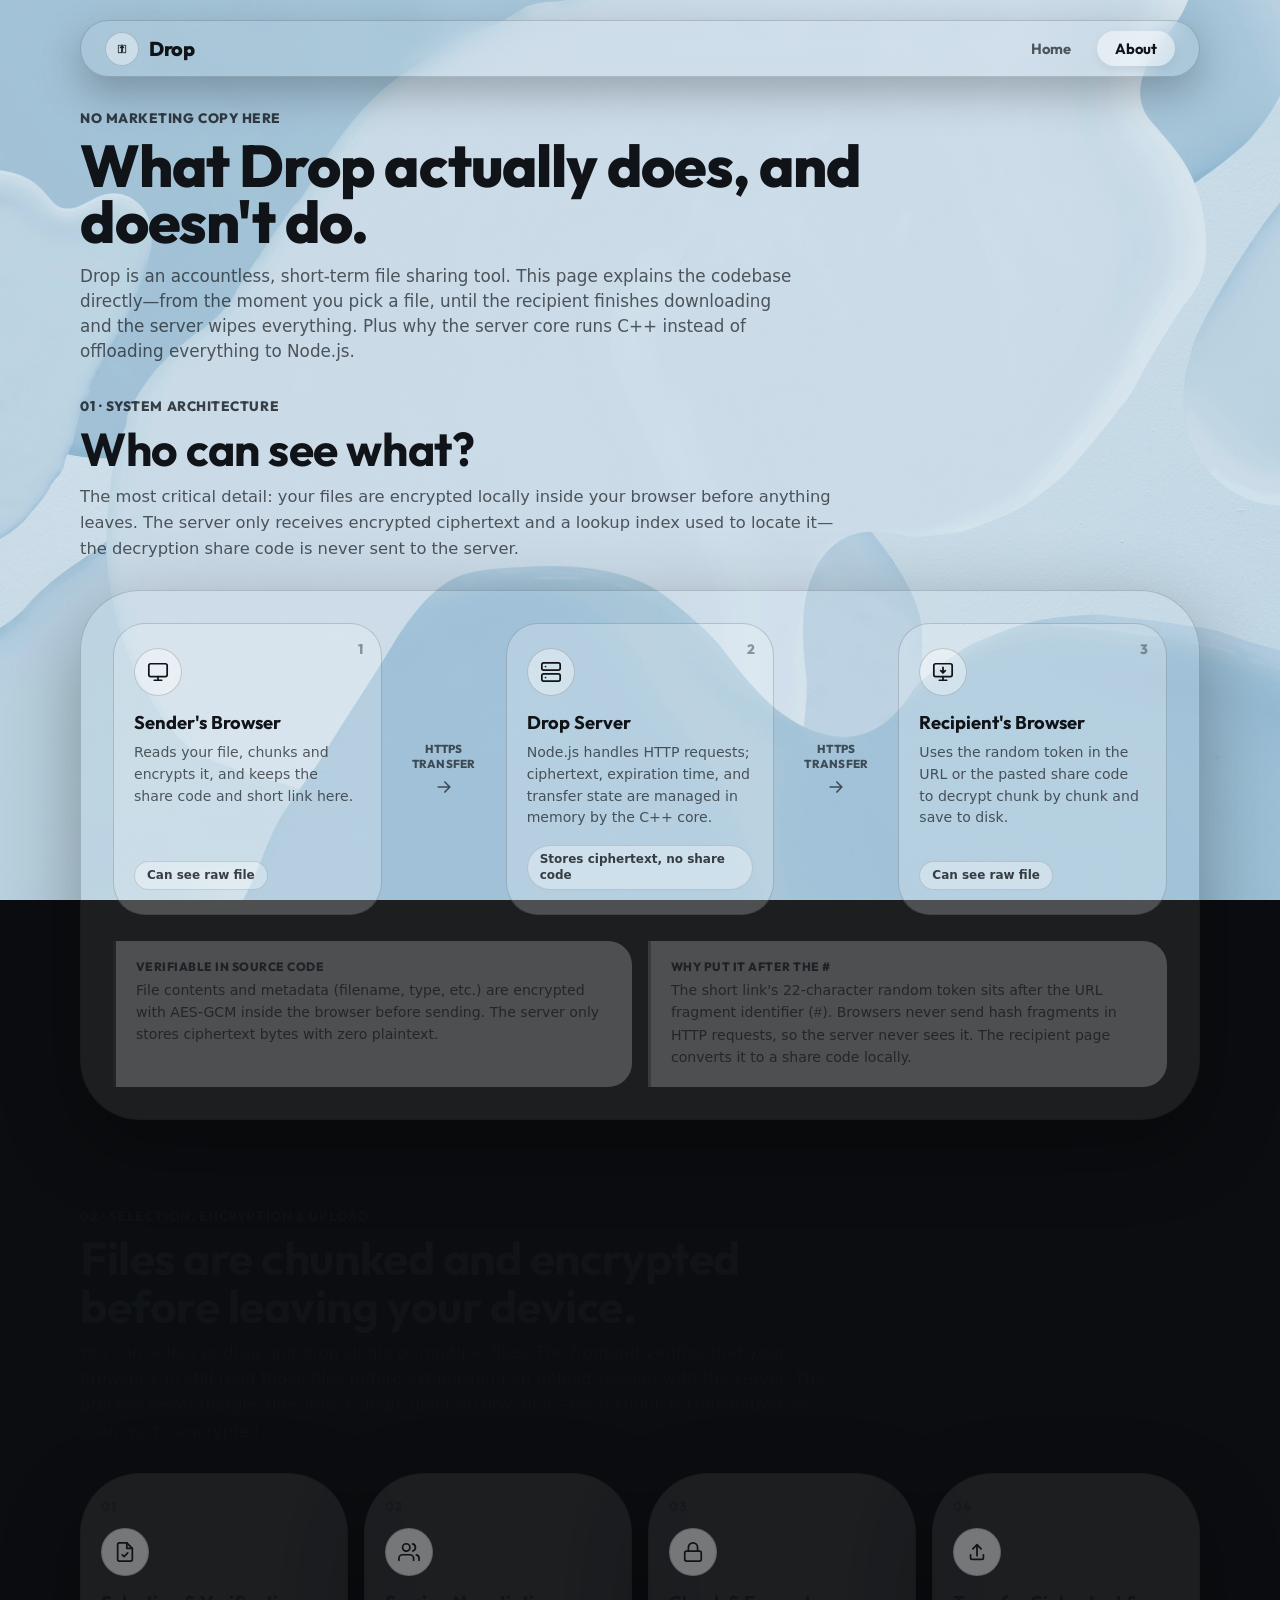
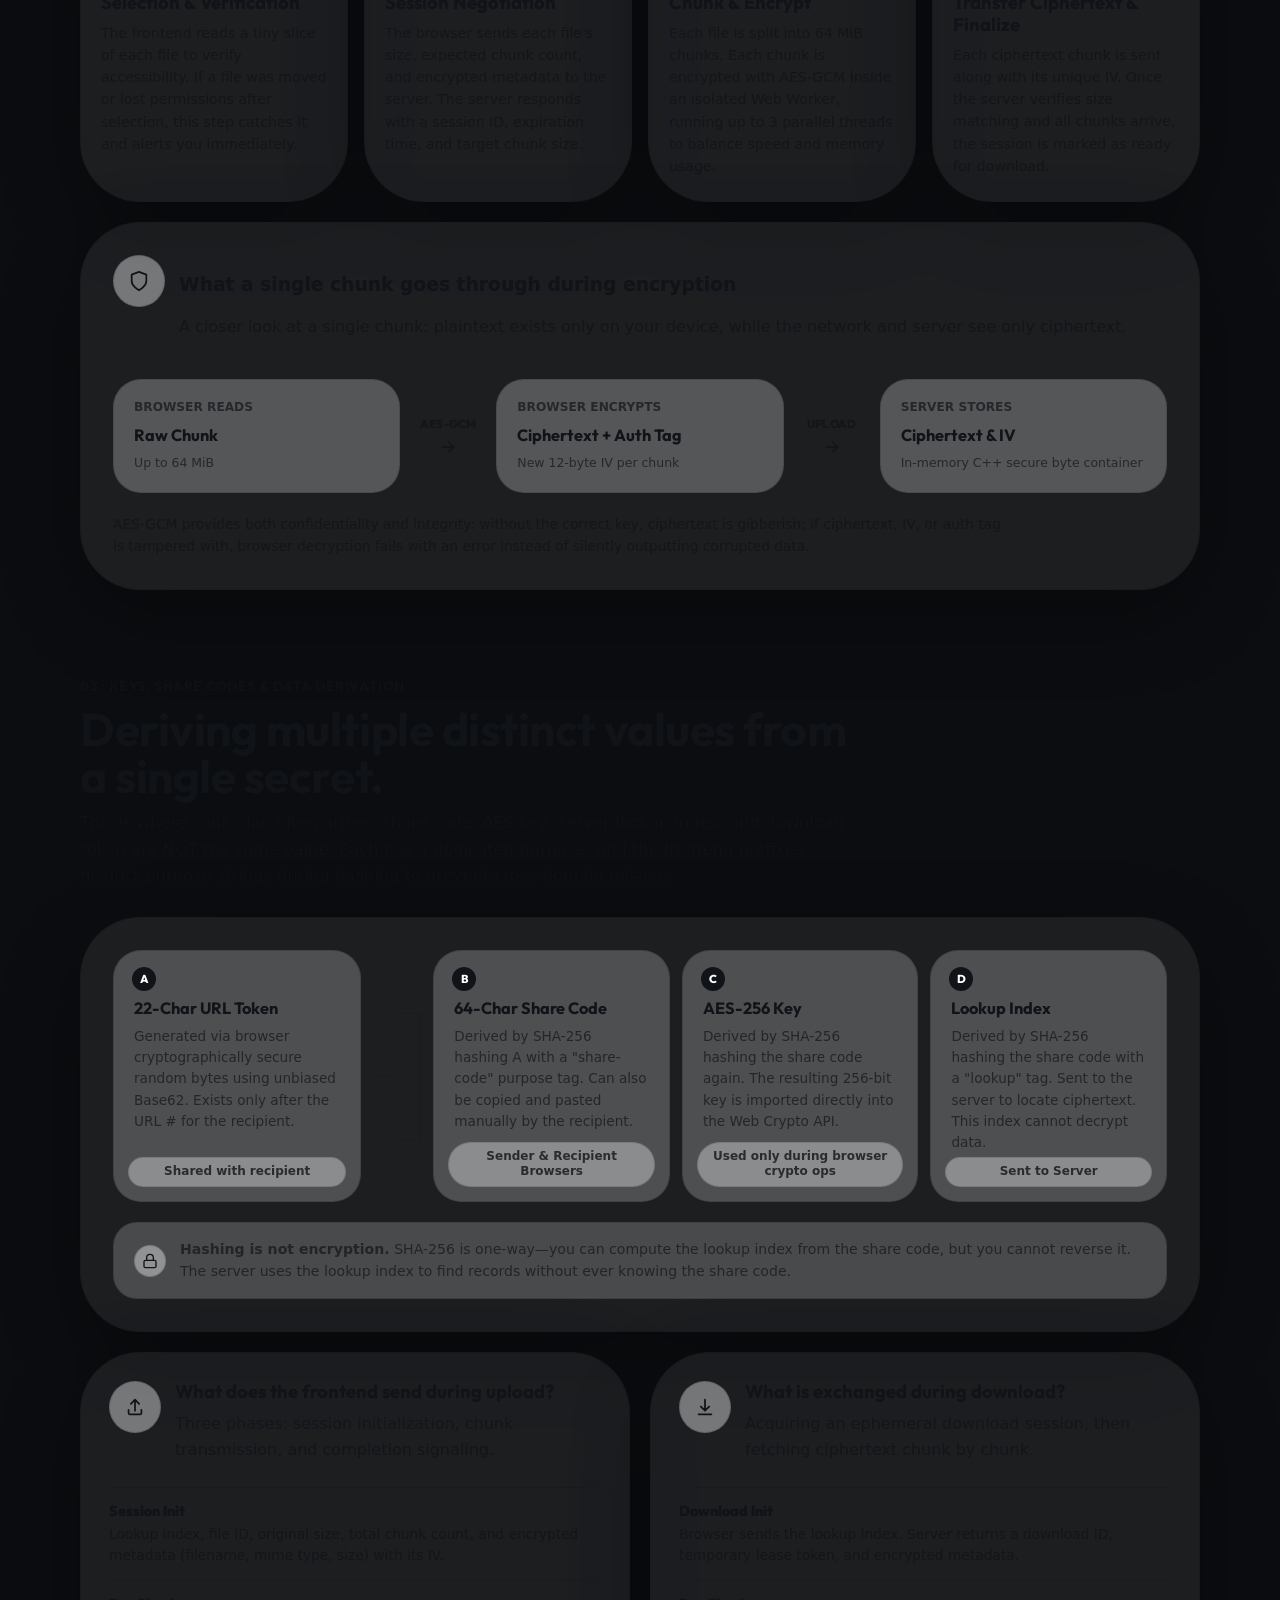
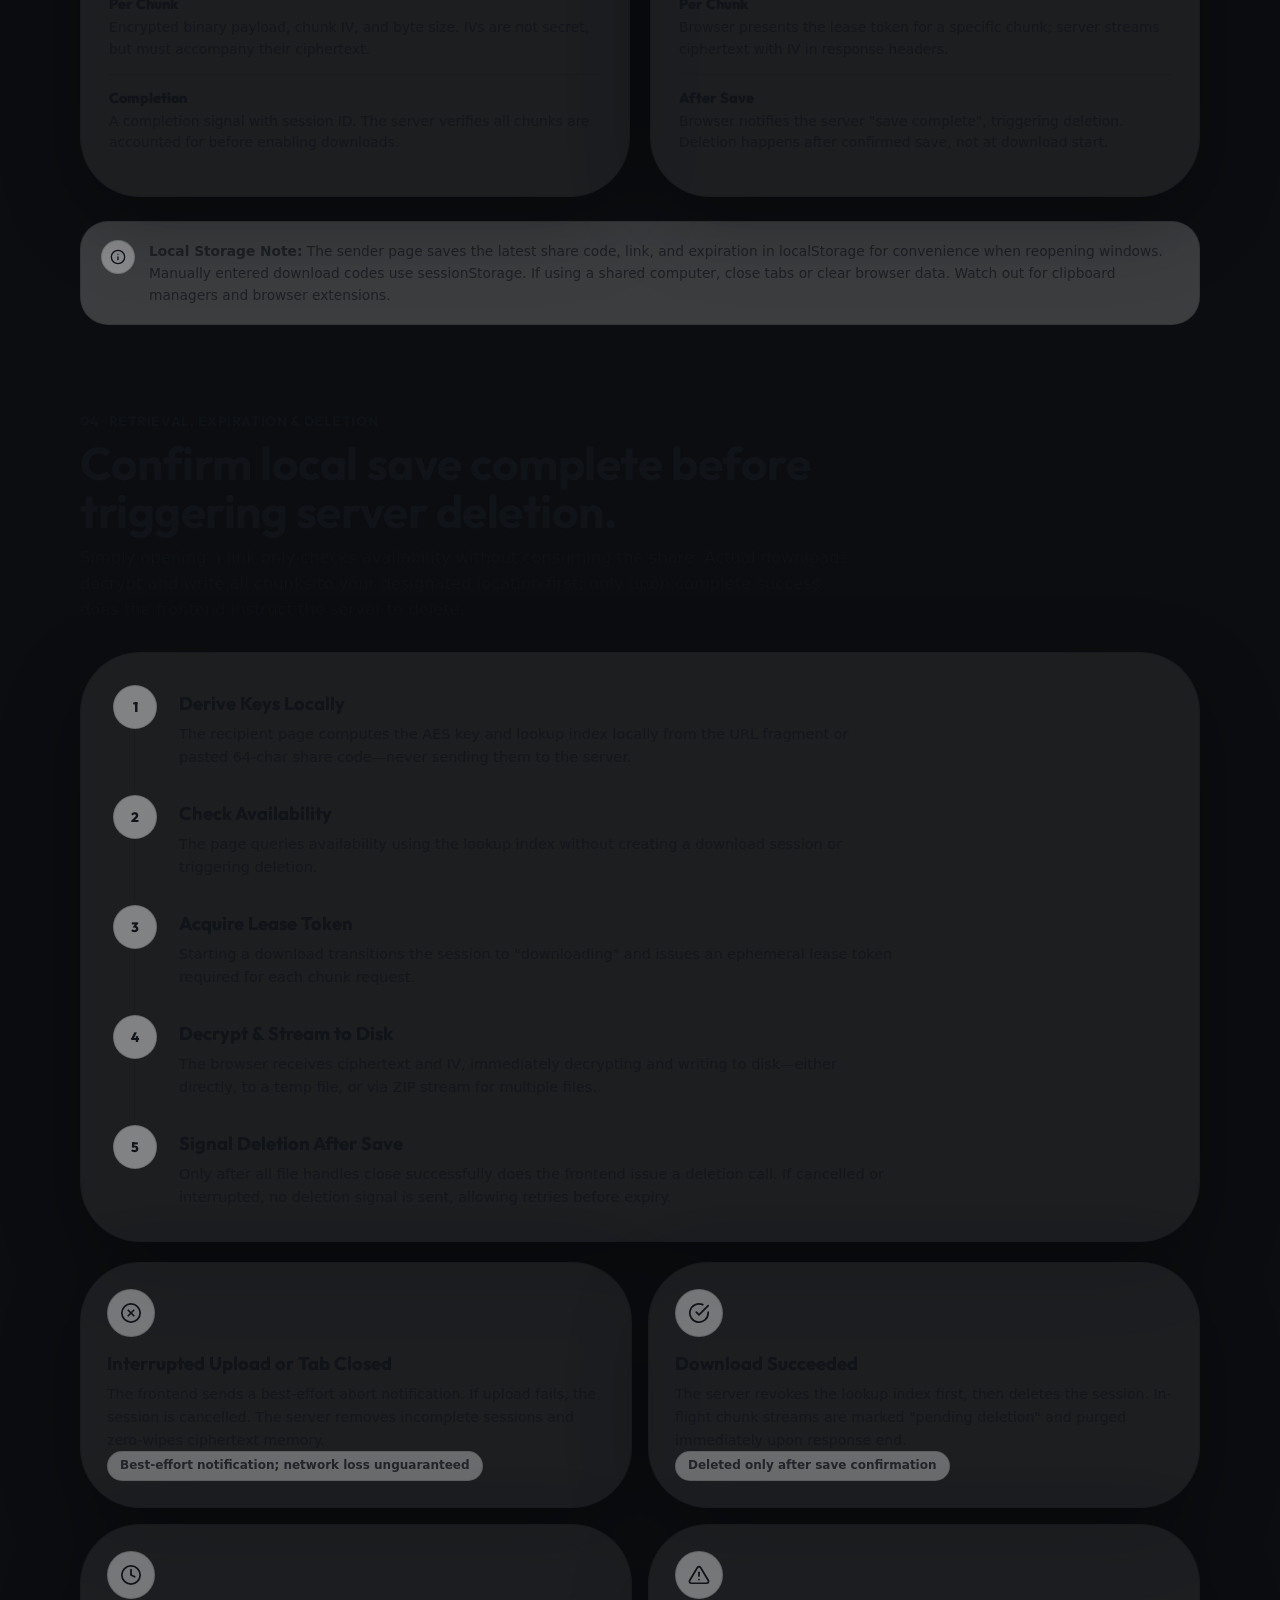
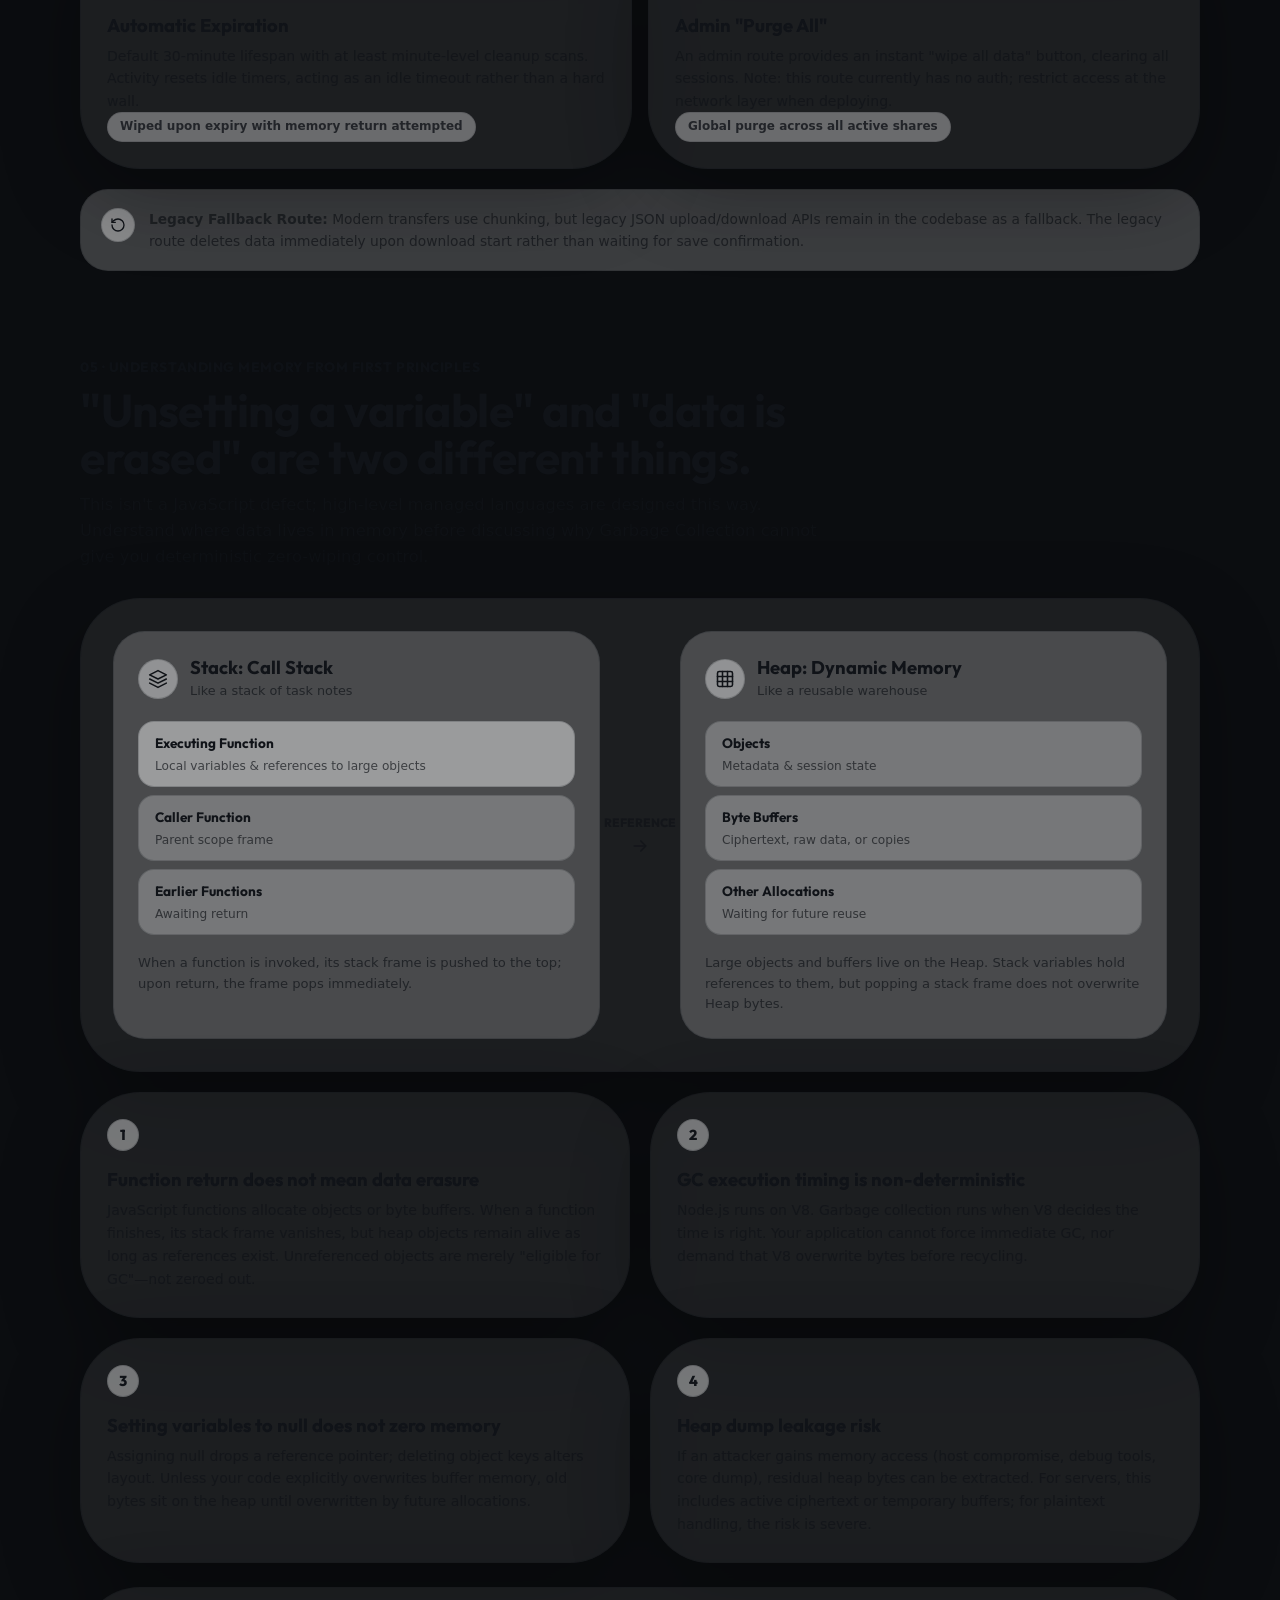
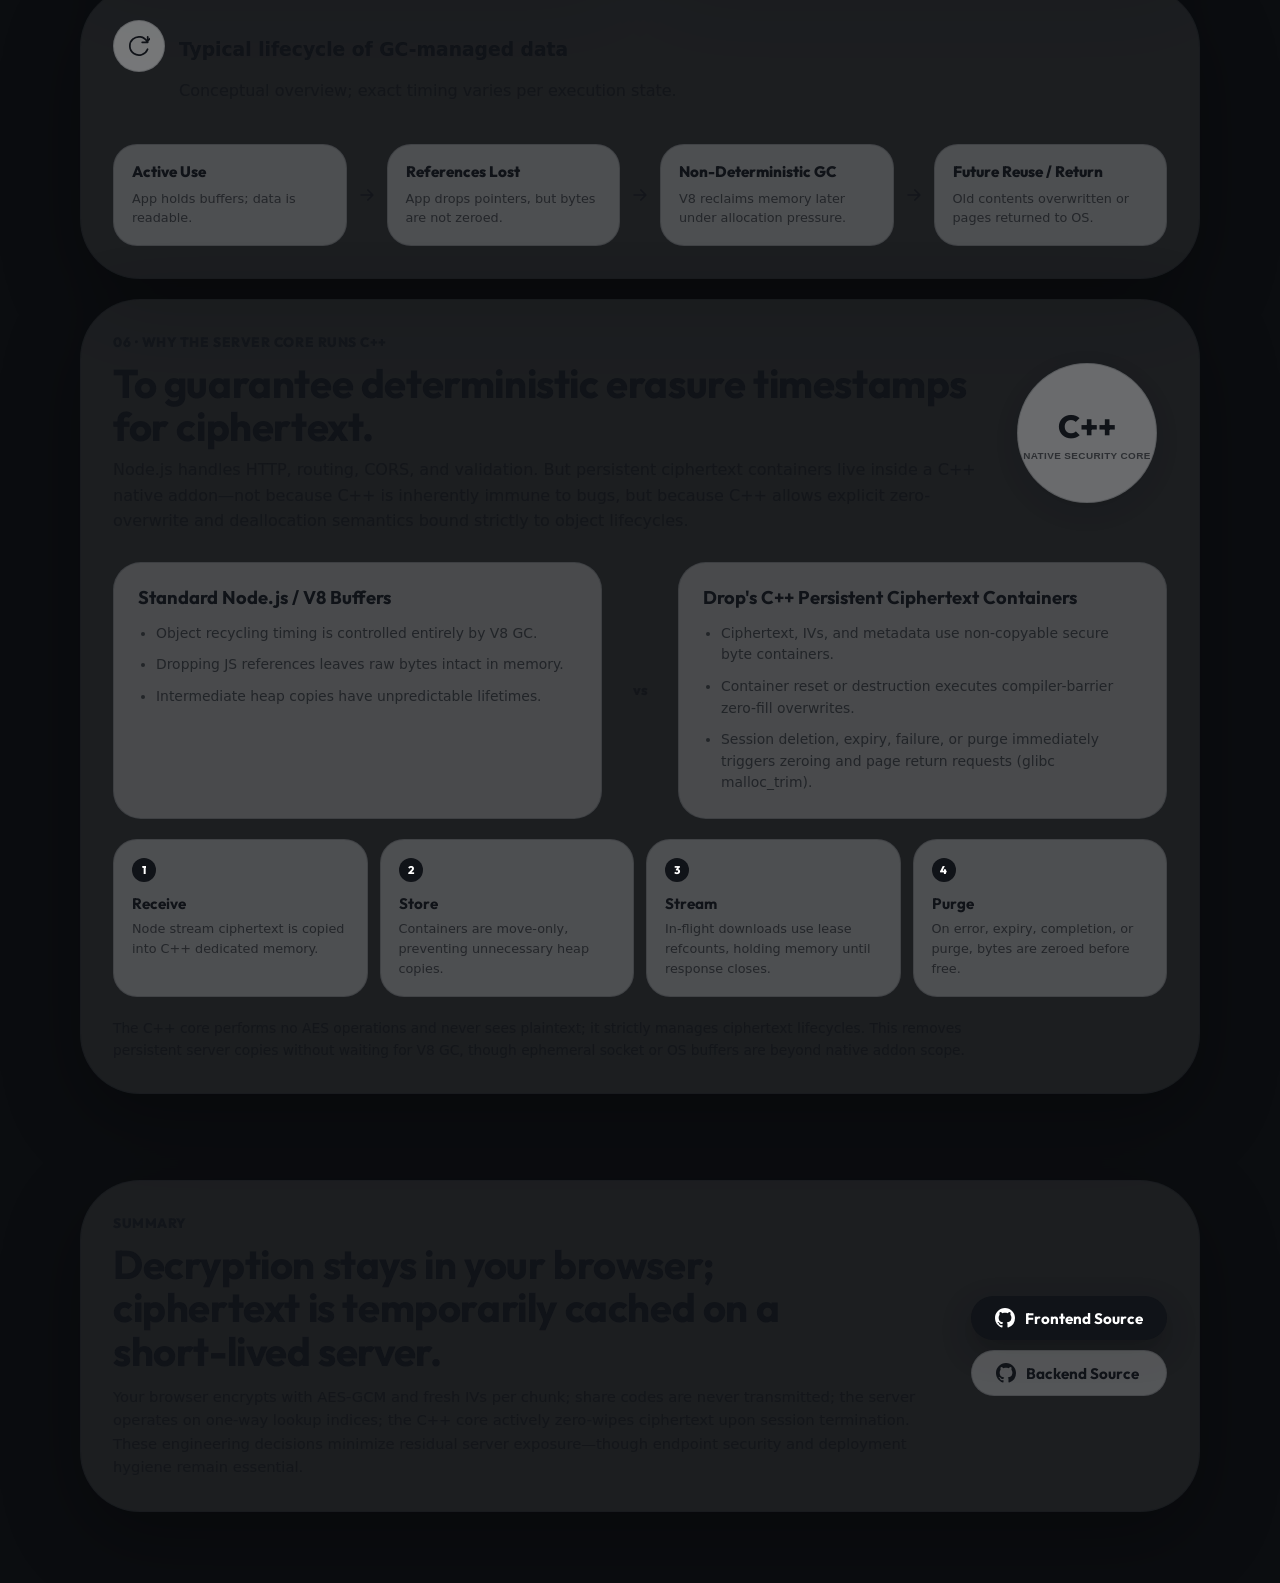
==== commit 31217fc6: "chore(frontend): format source and remove README content Apply consistent quoting and line wrapping " ====
--- a/about/index.html
+++ b/about/index.html
@@ -26,7 +26,12 @@
       <header class="glass-header" data-liquid-glass>
         <a class="header-brand" href="../" aria-label="Drop Home">
           <span class="header-brand-icon" aria-hidden="true">
-            <img src="../static/images/logo.png" alt="Drop Logo" width="20" height="20" />
+            <img
+              src="../static/images/logo.png"
+              alt="Drop Logo"
+              width="20"
+              height="20"
+            />
           </span>
           <span>Drop</span>
         </a>
@@ -41,53 +46,93 @@
           <p class="eyebrow">No marketing copy here</p>
           <h1 id="about-title">What Drop actually does, and doesn't do.</h1>
           <p class="brand-subtitle">
-            Drop is an accountless, short-term file sharing tool. This page explains the codebase directly—from the moment you pick a file, until the recipient finishes downloading and the server wipes everything. Plus why the server core runs C++ instead of offloading everything to Node.js.
+            Drop is an accountless, short-term file sharing tool. This page
+            explains the codebase directly—from the moment you pick a file,
+            until the recipient finishes downloading and the server wipes
+            everything. Plus why the server core runs C++ instead of offloading
+            everything to Node.js.
           </p>
         </div>
       </section>
 
-      <section class="about-section" id="architecture" aria-labelledby="architecture-title">
+      <section
+        class="about-section"
+        id="architecture"
+        aria-labelledby="architecture-title"
+      >
         <div class="section-heading">
           <p class="eyebrow">01 · System Architecture</p>
           <h2 id="architecture-title">Who can see what?</h2>
-          <p>The most critical detail: your files are encrypted locally inside your browser before anything leaves. The server only receives encrypted ciphertext and a lookup index used to locate it—the decryption share code is never sent to the server.</p>
+          <p>
+            The most critical detail: your files are encrypted locally inside
+            your browser before anything leaves. The server only receives
+            encrypted ciphertext and a lookup index used to locate it—the
+            decryption share code is never sent to the server.
+          </p>
         </div>
 
         <article class="glass-card architecture-card" data-liquid-glass>
-          <div class="architecture-flow" aria-label="Drop system architecture flow">
+          <div
+            class="architecture-flow"
+            aria-label="Drop system architecture flow"
+          >
             <div class="system-node system-node-browser">
               <span class="system-number">1</span>
               <span class="system-icon" aria-hidden="true">
-                <svg viewBox="0 0 24 24" role="img"><rect x="2" y="3" width="20" height="14" rx="2"/><path d="M8 21h8m-4-4v4"/></svg>
+                <svg viewBox="0 0 24 24" role="img">
+                  <rect x="2" y="3" width="20" height="14" rx="2" />
+                  <path d="M8 21h8m-4-4v4" />
+                </svg>
               </span>
               <h3>Sender's Browser</h3>
-              <p>Reads your file, chunks and encrypts it, and keeps the share code and short link here.</p>
+              <p>
+                Reads your file, chunks and encrypts it, and keeps the share
+                code and short link here.
+              </p>
               <span class="node-tag">Can see raw file</span>
             </div>
             <div class="flow-arrow" aria-hidden="true">
               <span>HTTPS Transfer</span>
-              <svg viewBox="0 0 24 24" role="img" class="flow-arrow-icon"><path d="M5 12h14m-6-6 6 6-6 6"/></svg>
+              <svg viewBox="0 0 24 24" role="img" class="flow-arrow-icon">
+                <path d="M5 12h14m-6-6 6 6-6 6" />
+              </svg>
             </div>
             <div class="system-node system-node-server">
               <span class="system-number">2</span>
               <span class="system-icon" aria-hidden="true">
-                <svg viewBox="0 0 24 24" role="img"><rect x="2" y="2" width="20" height="8" rx="2"/><rect x="2" y="14" width="20" height="8" rx="2"/><line x1="6" y1="6" x2="6.01" y2="6"/><line x1="6" y1="18" x2="6.01" y2="18"/></svg>
+                <svg viewBox="0 0 24 24" role="img">
+                  <rect x="2" y="2" width="20" height="8" rx="2" />
+                  <rect x="2" y="14" width="20" height="8" rx="2" />
+                  <line x1="6" y1="6" x2="6.01" y2="6" />
+                  <line x1="6" y1="18" x2="6.01" y2="18" />
+                </svg>
               </span>
               <h3>Drop Server</h3>
-              <p>Node.js handles HTTP requests; ciphertext, expiration time, and transfer state are managed in memory by the C++ core.</p>
+              <p>
+                Node.js handles HTTP requests; ciphertext, expiration time, and
+                transfer state are managed in memory by the C++ core.
+              </p>
               <span class="node-tag">Stores ciphertext, no share code</span>
             </div>
             <div class="flow-arrow" aria-hidden="true">
               <span>HTTPS Transfer</span>
-              <svg viewBox="0 0 24 24" role="img" class="flow-arrow-icon"><path d="M5 12h14m-6-6 6 6-6 6"/></svg>
+              <svg viewBox="0 0 24 24" role="img" class="flow-arrow-icon">
+                <path d="M5 12h14m-6-6 6 6-6 6" />
+              </svg>
             </div>
             <div class="system-node system-node-browser">
               <span class="system-number">3</span>
               <span class="system-icon" aria-hidden="true">
-                <svg viewBox="0 0 24 24" role="img"><rect x="2" y="3" width="20" height="14" rx="2"/><path d="M12 7v6m0 0 2.5-2.5M12 13 9.5 10.5M8 21h8m-4-4v4"/></svg>
+                <svg viewBox="0 0 24 24" role="img">
+                  <rect x="2" y="3" width="20" height="14" rx="2" />
+                  <path d="M12 7v6m0 0 2.5-2.5M12 13 9.5 10.5M8 21h8m-4-4v4" />
+                </svg>
               </span>
               <h3>Recipient's Browser</h3>
-              <p>Uses the random token in the URL or the pasted share code to decrypt chunk by chunk and save to disk.</p>
+              <p>
+                Uses the random token in the URL or the pasted share code to
+                decrypt chunk by chunk and save to disk.
+              </p>
               <span class="node-tag">Can see raw file</span>
             </div>
           </div>
@@ -95,11 +140,20 @@
           <div class="architecture-notes">
             <div class="fact-callout">
               <span class="callout-label">Verifiable in source code</span>
-              <p>File contents and metadata (filename, type, etc.) are encrypted with AES-GCM inside the browser before sending. The server only stores ciphertext bytes with zero plaintext.</p>
+              <p>
+                File contents and metadata (filename, type, etc.) are encrypted
+                with AES-GCM inside the browser before sending. The server only
+                stores ciphertext bytes with zero plaintext.
+              </p>
             </div>
             <div class="fact-callout fact-callout-soft">
               <span class="callout-label">Why put it after the #</span>
-              <p>The short link's 22-character random token sits after the URL fragment identifier (<code>#</code>). Browsers never send hash fragments in HTTP requests, so the server never sees it. The recipient page converts it to a share code locally.</p>
+              <p>
+                The short link's 22-character random token sits after the URL
+                fragment identifier (<code>#</code>). Browsers never send hash
+                fragments in HTTP requests, so the server never sees it. The
+                recipient page converts it to a share code locally.
+              </p>
             </div>
           </div>
         </article>
@@ -108,56 +162,106 @@
       <section class="about-section" id="upload" aria-labelledby="upload-title">
         <div class="section-heading">
           <p class="eyebrow">02 · Selection, Encryption & Upload</p>
-          <h2 id="upload-title">Files are chunked and encrypted before leaving your device.</h2>
-          <p>You can select or drag and drop single or multiple files. The frontend verifies that your browser can still read those files before establishing an upload session with the server. The process never merges files into a single giant archive first—each chunk is transmitted as soon as it's encrypted.</p>
+          <h2 id="upload-title">
+            Files are chunked and encrypted before leaving your device.
+          </h2>
+          <p>
+            You can select or drag and drop single or multiple files. The
+            frontend verifies that your browser can still read those files
+            before establishing an upload session with the server. The process
+            never merges files into a single giant archive first—each chunk is
+            transmitted as soon as it's encrypted.
+          </p>
         </div>
 
         <div class="story-grid story-grid-four">
           <article class="glass-card process-card" data-liquid-glass>
             <div class="process-step">01</div>
             <span class="process-icon" aria-hidden="true">
-              <svg viewBox="0 0 24 24" role="img"><path d="M14 2H6a2 2 0 0 0-2 2v16a2 2 0 0 0 2 2h12a2 2 0 0 0 2-2V8z"/><polyline points="14 2 14 8 20 8"/><polyline points="9 15 11 17 15 13"/></svg>
+              <svg viewBox="0 0 24 24" role="img">
+                <path
+                  d="M14 2H6a2 2 0 0 0-2 2v16a2 2 0 0 0 2 2h12a2 2 0 0 0 2-2V8z"
+                />
+                <polyline points="14 2 14 8 20 8" />
+                <polyline points="9 15 11 17 15 13" />
+              </svg>
             </span>
             <h3>Selection & Verification</h3>
-            <p>The frontend reads a tiny slice of each file to verify accessibility. If a file was moved or lost permissions after selection, this step catches it and alerts you immediately.</p>
+            <p>
+              The frontend reads a tiny slice of each file to verify
+              accessibility. If a file was moved or lost permissions after
+              selection, this step catches it and alerts you immediately.
+            </p>
           </article>
           <article class="glass-card process-card" data-liquid-glass>
             <div class="process-step">02</div>
             <span class="process-icon" aria-hidden="true">
-              <svg viewBox="0 0 24 24" role="img"><path d="M17 21v-2a4 4 0 0 0-4-4H5a4 4 0 0 0-4 4v2"/><circle cx="9" cy="7" r="4"/><path d="M23 21v-2a4 4 0 0 0-3-3.87"/><path d="M16 3.13a4 4 0 0 1 0 7.75"/></svg>
+              <svg viewBox="0 0 24 24" role="img">
+                <path d="M17 21v-2a4 4 0 0 0-4-4H5a4 4 0 0 0-4 4v2" />
+                <circle cx="9" cy="7" r="4" />
+                <path d="M23 21v-2a4 4 0 0 0-3-3.87" />
+                <path d="M16 3.13a4 4 0 0 1 0 7.75" />
+              </svg>
             </span>
             <h3>Session Negotiation</h3>
-            <p>The browser sends each file's size, expected chunk count, and encrypted metadata to the server. The server responds with a session ID, expiration time, and target chunk size.</p>
+            <p>
+              The browser sends each file's size, expected chunk count, and
+              encrypted metadata to the server. The server responds with a
+              session ID, expiration time, and target chunk size.
+            </p>
           </article>
           <article class="glass-card process-card" data-liquid-glass>
             <div class="process-step">03</div>
             <span class="process-icon" aria-hidden="true">
-              <svg viewBox="0 0 24 24" role="img"><rect x="3" y="11" width="18" height="11" rx="2" ry="2"/><path d="M7 11V7a5 5 0 0 1 10 0v4"/></svg>
+              <svg viewBox="0 0 24 24" role="img">
+                <rect x="3" y="11" width="18" height="11" rx="2" ry="2" />
+                <path d="M7 11V7a5 5 0 0 1 10 0v4" />
+              </svg>
             </span>
             <h3>Chunk & Encrypt</h3>
-            <p>Each file is split into 64 MiB chunks. Each chunk is encrypted with AES-GCM inside an isolated Web Worker, running up to 3 parallel threads to balance speed and memory usage.</p>
+            <p>
+              Each file is split into 64 MiB chunks. Each chunk is encrypted
+              with AES-GCM inside an isolated Web Worker, running up to 3
+              parallel threads to balance speed and memory usage.
+            </p>
           </article>
           <article class="glass-card process-card" data-liquid-glass>
             <div class="process-step">04</div>
             <span class="process-icon" aria-hidden="true">
-              <svg viewBox="0 0 24 24" role="img"><path d="M12 16V4m0 0 4.5 4.5M12 4 7.5 8.5M5 15v3.5A1.5 1.5 0 0 0 6.5 20h11a1.5 1.5 0 0 0 1.5-1.5V15"/></svg>
+              <svg viewBox="0 0 24 24" role="img">
+                <path
+                  d="M12 16V4m0 0 4.5 4.5M12 4 7.5 8.5M5 15v3.5A1.5 1.5 0 0 0 6.5 20h11a1.5 1.5 0 0 0 1.5-1.5V15"
+                />
+              </svg>
             </span>
             <h3>Transfer Ciphertext & Finalize</h3>
-            <p>Each ciphertext chunk is sent along with its unique IV. Once the server verifies size matching and all chunks arrive, the session is marked as ready for download.</p>
+            <p>
+              Each ciphertext chunk is sent along with its unique IV. Once the
+              server verifies size matching and all chunks arrive, the session
+              is marked as ready for download.
+            </p>
           </article>
         </div>
 
         <article class="glass-card encryption-walkthrough" data-liquid-glass>
           <div class="card-head">
             <span class="icon-badge" aria-hidden="true">
-              <svg viewBox="0 0 24 24" role="img"><path d="M12 22s8-4 8-10V5l-8-3-8 3v7c0 6 8 10 8 10z"/></svg>
+              <svg viewBox="0 0 24 24" role="img">
+                <path d="M12 22s8-4 8-10V5l-8-3-8 3v7c0 6 8 10 8 10z" />
+              </svg>
             </span>
             <div>
               <h3>What a single chunk goes through during encryption</h3>
-              <p>A closer look at a single chunk: plaintext exists only on your device, while the network and server see only ciphertext.</p>
-            </div>
-          </div>
-          <div class="encryption-lane" aria-label="File chunk encryption process">
+              <p>
+                A closer look at a single chunk: plaintext exists only on your
+                device, while the network and server see only ciphertext.
+              </p>
+            </div>
+          </div>
+          <div
+            class="encryption-lane"
+            aria-label="File chunk encryption process"
+          >
             <div class="lane-item lane-plain">
               <span class="lane-label">Browser Reads</span>
               <strong>Raw Chunk</strong>
@@ -165,7 +269,9 @@
             </div>
             <div class="lane-arrow" aria-hidden="true">
               <span>AES-GCM</span>
-              <svg viewBox="0 0 24 24" role="img" class="lane-arrow-icon"><path d="M5 12h14m-6-6 6 6-6 6"/></svg>
+              <svg viewBox="0 0 24 24" role="img" class="lane-arrow-icon">
+                <path d="M5 12h14m-6-6 6 6-6 6" />
+              </svg>
             </div>
             <div class="lane-item lane-crypto">
               <span class="lane-label">Browser Encrypts</span>
@@ -174,7 +280,9 @@
             </div>
             <div class="lane-arrow" aria-hidden="true">
               <span>Upload</span>
-              <svg viewBox="0 0 24 24" role="img" class="lane-arrow-icon"><path d="M5 12h14m-6-6 6 6-6 6"/></svg>
+              <svg viewBox="0 0 24 24" role="img" class="lane-arrow-icon">
+                <path d="M5 12h14m-6-6 6 6-6 6" />
+              </svg>
             </div>
             <div class="lane-item lane-server">
               <span class="lane-label">Server Stores</span>
@@ -182,15 +290,27 @@
               <small>In-memory C++ secure byte container</small>
             </div>
           </div>
-          <p class="walkthrough-caption">AES-GCM provides both confidentiality and integrity: without the correct key, ciphertext is gibberish; if ciphertext, IV, or auth tag is tampered with, browser decryption fails with an error instead of silently outputting corrupted data.</p>
+          <p class="walkthrough-caption">
+            AES-GCM provides both confidentiality and integrity: without the
+            correct key, ciphertext is gibberish; if ciphertext, IV, or auth tag
+            is tampered with, browser decryption fails with an error instead of
+            silently outputting corrupted data.
+          </p>
         </article>
       </section>
 
       <section class="about-section" id="keys" aria-labelledby="keys-title">
         <div class="section-heading">
           <p class="eyebrow">03 · Keys, Share Codes & Data Derivation</p>
-          <h2 id="keys-title">Deriving multiple distinct values from a single secret.</h2>
-          <p>This is where confusion often arises: share code, AES key, server lookup index, and download token are NOT the same value. Each has a dedicated purpose, and the frontend prefixes distinct purpose strings during hashing to prevent cross-domain misuse.</p>
+          <h2 id="keys-title">
+            Deriving multiple distinct values from a single secret.
+          </h2>
+          <p>
+            This is where confusion often arises: share code, AES key, server
+            lookup index, and download token are NOT the same value. Each has a
+            dedicated purpose, and the frontend prefixes distinct purpose
+            strings during hashing to prevent cross-domain misuse.
+          </p>
         </div>
 
         <article class="glass-card key-map-card" data-liquid-glass>
@@ -198,34 +318,60 @@
             <div class="key-map-item key-map-origin">
               <span class="key-dot">A</span>
               <h3>22-Char URL Token</h3>
-              <p>Generated via browser cryptographically secure random bytes using unbiased Base62. Exists only after the URL # for the recipient.</p>
+              <p>
+                Generated via browser cryptographically secure random bytes
+                using unbiased Base62. Exists only after the URL # for the
+                recipient.
+              </p>
               <span class="key-location">Shared with recipient</span>
             </div>
-            <div class="key-map-branch" aria-hidden="true"><span></span><span></span></div>
+            <div class="key-map-branch" aria-hidden="true">
+              <span></span><span></span>
+            </div>
             <div class="key-map-item key-map-local">
               <span class="key-dot">B</span>
               <h3>64-Char Share Code</h3>
-              <p>Derived by SHA-256 hashing A with a "share-code" purpose tag. Can also be copied and pasted manually by the recipient.</p>
+              <p>
+                Derived by SHA-256 hashing A with a "share-code" purpose tag.
+                Can also be copied and pasted manually by the recipient.
+              </p>
               <span class="key-location">Sender & Recipient Browsers</span>
             </div>
             <div class="key-map-item key-map-local">
               <span class="key-dot">C</span>
               <h3>AES-256 Key</h3>
-              <p>Derived by SHA-256 hashing the share code again. The resulting 256-bit key is imported directly into the Web Crypto API.</p>
-              <span class="key-location">Used only during browser crypto ops</span>
+              <p>
+                Derived by SHA-256 hashing the share code again. The resulting
+                256-bit key is imported directly into the Web Crypto API.
+              </p>
+              <span class="key-location"
+                >Used only during browser crypto ops</span
+              >
             </div>
             <div class="key-map-item key-map-server">
               <span class="key-dot">D</span>
               <h3>Lookup Index</h3>
-              <p>Derived by SHA-256 hashing the share code with a "lookup" tag. Sent to the server to locate ciphertext. This index cannot decrypt data.</p>
+              <p>
+                Derived by SHA-256 hashing the share code with a "lookup" tag.
+                Sent to the server to locate ciphertext. This index cannot
+                decrypt data.
+              </p>
               <span class="key-location">Sent to Server</span>
             </div>
           </div>
           <div class="key-map-summary">
             <span class="summary-lock" aria-hidden="true">
-              <svg viewBox="0 0 24 24" role="img"><rect x="3" y="11" width="18" height="11" rx="2" ry="2"/><path d="M7 11V7a5 5 0 0 1 10 0v4"/></svg>
-            </span>
-            <p><strong>Hashing is not encryption.</strong> SHA-256 is one-way—you can compute the lookup index from the share code, but you cannot reverse it. The server uses the lookup index to find records without ever knowing the share code.</p>
+              <svg viewBox="0 0 24 24" role="img">
+                <rect x="3" y="11" width="18" height="11" rx="2" ry="2" />
+                <path d="M7 11V7a5 5 0 0 1 10 0v4" />
+              </svg>
+            </span>
+            <p>
+              <strong>Hashing is not encryption.</strong> SHA-256 is one-way—you
+              can compute the lookup index from the share code, but you cannot
+              reverse it. The server uses the lookup index to find records
+              without ever knowing the share code.
+            </p>
           </div>
         </article>
 
@@ -233,73 +379,178 @@
           <article class="glass-card data-card" data-liquid-glass>
             <div class="card-head">
               <span class="icon-badge" aria-hidden="true">
-                <svg viewBox="0 0 24 24" role="img"><path d="M12 16V4m0 0 4.5 4.5M12 4 7.5 8.5M5 15v3.5A1.5 1.5 0 0 0 6.5 20h11a1.5 1.5 0 0 0 1.5-1.5V15"/></svg>
+                <svg viewBox="0 0 24 24" role="img">
+                  <path
+                    d="M12 16V4m0 0 4.5 4.5M12 4 7.5 8.5M5 15v3.5A1.5 1.5 0 0 0 6.5 20h11a1.5 1.5 0 0 0 1.5-1.5V15"
+                  />
+                </svg>
               </span>
               <div>
                 <h3>What does the frontend send during upload?</h3>
-                <p>Three phases: session initialization, chunk transmission, and completion signaling.</p>
+                <p>
+                  Three phases: session initialization, chunk transmission, and
+                  completion signaling.
+                </p>
               </div>
             </div>
             <dl class="data-list">
-              <div><dt>Session Init</dt><dd>Lookup index, file ID, original size, total chunk count, and encrypted metadata (filename, mime type, size) with its IV.</dd></div>
-              <div><dt>Per Chunk</dt><dd>Encrypted binary payload, chunk IV, and byte size. IVs are not secret, but must accompany their ciphertext.</dd></div>
-              <div><dt>Completion</dt><dd>A completion signal with session ID. The server verifies all chunks are accounted for before enabling downloads.</dd></div>
+              <div>
+                <dt>Session Init</dt>
+                <dd>
+                  Lookup index, file ID, original size, total chunk count, and
+                  encrypted metadata (filename, mime type, size) with its IV.
+                </dd>
+              </div>
+              <div>
+                <dt>Per Chunk</dt>
+                <dd>
+                  Encrypted binary payload, chunk IV, and byte size. IVs are not
+                  secret, but must accompany their ciphertext.
+                </dd>
+              </div>
+              <div>
+                <dt>Completion</dt>
+                <dd>
+                  A completion signal with session ID. The server verifies all
+                  chunks are accounted for before enabling downloads.
+                </dd>
+              </div>
             </dl>
           </article>
           <article class="glass-card data-card" data-liquid-glass>
             <div class="card-head">
               <span class="icon-badge" aria-hidden="true">
-                <svg viewBox="0 0 24 24" role="img"><path d="M12 4v12m0 0 4.5-4.5M12 16l-4.5-4.5M5 20h14"/></svg>
+                <svg viewBox="0 0 24 24" role="img">
+                  <path d="M12 4v12m0 0 4.5-4.5M12 16l-4.5-4.5M5 20h14" />
+                </svg>
               </span>
               <div>
                 <h3>What is exchanged during download?</h3>
-                <p>Acquiring an ephemeral download session, then fetching ciphertext chunk by chunk.</p>
+                <p>
+                  Acquiring an ephemeral download session, then fetching
+                  ciphertext chunk by chunk.
+                </p>
               </div>
             </div>
             <dl class="data-list">
-              <div><dt>Download Init</dt><dd>Browser sends the lookup index. Server returns a download ID, temporary lease token, and encrypted metadata.</dd></div>
-              <div><dt>Per Chunk</dt><dd>Browser presents the lease token for a specific chunk; server streams ciphertext with IV in response headers.</dd></div>
-              <div><dt>After Save</dt><dd>Browser notifies the server "save complete", triggering deletion. Deletion happens after confirmed save, not at download start.</dd></div>
+              <div>
+                <dt>Download Init</dt>
+                <dd>
+                  Browser sends the lookup index. Server returns a download ID,
+                  temporary lease token, and encrypted metadata.
+                </dd>
+              </div>
+              <div>
+                <dt>Per Chunk</dt>
+                <dd>
+                  Browser presents the lease token for a specific chunk; server
+                  streams ciphertext with IV in response headers.
+                </dd>
+              </div>
+              <div>
+                <dt>After Save</dt>
+                <dd>
+                  Browser notifies the server "save complete", triggering
+                  deletion. Deletion happens after confirmed save, not at
+                  download start.
+                </dd>
+              </div>
             </dl>
           </article>
         </div>
 
         <aside class="scope-note">
           <span class="scope-note-icon" aria-hidden="true">
-            <svg viewBox="0 0 24 24" role="img"><circle cx="12" cy="12" r="10"/><line x1="12" y1="16" x2="12" y2="12"/><line x1="12" y1="8" x2="12.01" y2="8"/></svg>
+            <svg viewBox="0 0 24 24" role="img">
+              <circle cx="12" cy="12" r="10" />
+              <line x1="12" y1="16" x2="12" y2="12" />
+              <line x1="12" y1="8" x2="12.01" y2="8" />
+            </svg>
           </span>
-          <p><strong>Local Storage Note:</strong> The sender page saves the latest share code, link, and expiration in localStorage for convenience when reopening windows. Manually entered download codes use sessionStorage. If using a shared computer, close tabs or clear browser data. Watch out for clipboard managers and browser extensions.</p>
+          <p>
+            <strong>Local Storage Note:</strong> The sender page saves the
+            latest share code, link, and expiration in localStorage for
+            convenience when reopening windows. Manually entered download codes
+            use sessionStorage. If using a shared computer, close tabs or clear
+            browser data. Watch out for clipboard managers and browser
+            extensions.
+          </p>
         </aside>
       </section>
 
-      <section class="about-section" id="download" aria-labelledby="download-title">
+      <section
+        class="about-section"
+        id="download"
+        aria-labelledby="download-title"
+      >
         <div class="section-heading">
           <p class="eyebrow">04 · Retrieval, Expiration & Deletion</p>
-          <h2 id="download-title">Confirm local save complete before triggering server deletion.</h2>
-          <p>Simply opening a link only checks availability without consuming the share. Actual downloads decrypt and write all chunks to your designated location first; only upon complete success does the frontend instruct the server to delete.</p>
+          <h2 id="download-title">
+            Confirm local save complete before triggering server deletion.
+          </h2>
+          <p>
+            Simply opening a link only checks availability without consuming the
+            share. Actual downloads decrypt and write all chunks to your
+            designated location first; only upon complete success does the
+            frontend instruct the server to delete.
+          </p>
         </div>
 
         <article class="glass-card download-flow-card" data-liquid-glass>
           <ol class="vertical-flow" aria-label="File retrieval process">
             <li>
               <span class="vertical-number">1</span>
-              <div><h3>Derive Keys Locally</h3><p>The recipient page computes the AES key and lookup index locally from the URL fragment or pasted 64-char share code—never sending them to the server.</p></div>
+              <div>
+                <h3>Derive Keys Locally</h3>
+                <p>
+                  The recipient page computes the AES key and lookup index
+                  locally from the URL fragment or pasted 64-char share
+                  code—never sending them to the server.
+                </p>
+              </div>
             </li>
             <li>
               <span class="vertical-number">2</span>
-              <div><h3>Check Availability</h3><p>The page queries availability using the lookup index without creating a download session or triggering deletion.</p></div>
+              <div>
+                <h3>Check Availability</h3>
+                <p>
+                  The page queries availability using the lookup index without
+                  creating a download session or triggering deletion.
+                </p>
+              </div>
             </li>
             <li>
               <span class="vertical-number">3</span>
-              <div><h3>Acquire Lease Token</h3><p>Starting a download transitions the session to "downloading" and issues an ephemeral lease token required for each chunk request.</p></div>
+              <div>
+                <h3>Acquire Lease Token</h3>
+                <p>
+                  Starting a download transitions the session to "downloading"
+                  and issues an ephemeral lease token required for each chunk
+                  request.
+                </p>
+              </div>
             </li>
             <li>
               <span class="vertical-number">4</span>
-              <div><h3>Decrypt & Stream to Disk</h3><p>The browser receives ciphertext and IV, immediately decrypting and writing to disk—either directly, to a temp file, or via ZIP stream for multiple files.</p></div>
+              <div>
+                <h3>Decrypt & Stream to Disk</h3>
+                <p>
+                  The browser receives ciphertext and IV, immediately decrypting
+                  and writing to disk—either directly, to a temp file, or via
+                  ZIP stream for multiple files.
+                </p>
+              </div>
             </li>
             <li>
               <span class="vertical-number">5</span>
-              <div><h3>Signal Deletion After Save</h3><p>Only after all file handles close successfully does the frontend issue a deletion call. If cancelled or interrupted, no deletion signal is sent, allowing retries before expiry.</p></div>
+              <div>
+                <h3>Signal Deletion After Save</h3>
+                <p>
+                  Only after all file handles close successfully does the
+                  frontend issue a deletion call. If cancelled or interrupted,
+                  no deletion signal is sent, allowing retries before expiry.
+                </p>
+              </div>
             </li>
           </ol>
         </article>
@@ -307,86 +558,183 @@
         <div class="cleanup-grid">
           <article class="glass-card cleanup-card" data-liquid-glass>
             <span class="cleanup-icon" aria-hidden="true">
-              <svg viewBox="0 0 24 24" role="img"><circle cx="12" cy="12" r="10"/><line x1="15" y1="9" x2="9" y2="15"/><line x1="9" y1="9" x2="15" y2="15"/></svg>
+              <svg viewBox="0 0 24 24" role="img">
+                <circle cx="12" cy="12" r="10" />
+                <line x1="15" y1="9" x2="9" y2="15" />
+                <line x1="9" y1="9" x2="15" y2="15" />
+              </svg>
             </span>
             <h3>Interrupted Upload or Tab Closed</h3>
-            <p>The frontend sends a best-effort abort notification. If upload fails, the session is cancelled. The server removes incomplete sessions and zero-wipes ciphertext memory.</p>
-            <span class="cleanup-tag">Best-effort notification; network loss unguaranteed</span>
+            <p>
+              The frontend sends a best-effort abort notification. If upload
+              fails, the session is cancelled. The server removes incomplete
+              sessions and zero-wipes ciphertext memory.
+            </p>
+            <span class="cleanup-tag"
+              >Best-effort notification; network loss unguaranteed</span
+            >
           </article>
           <article class="glass-card cleanup-card" data-liquid-glass>
             <span class="cleanup-icon" aria-hidden="true">
-              <svg viewBox="0 0 24 24" role="img"><path d="M22 11.08V12a10 10 0 1 1-5.93-9.14"/><polyline points="22 4 12 14.01 9 11.01"/></svg>
+              <svg viewBox="0 0 24 24" role="img">
+                <path d="M22 11.08V12a10 10 0 1 1-5.93-9.14" />
+                <polyline points="22 4 12 14.01 9 11.01" />
+              </svg>
             </span>
             <h3>Download Succeeded</h3>
-            <p>The server revokes the lookup index first, then deletes the session. In-flight chunk streams are marked "pending deletion" and purged immediately upon response end.</p>
-            <span class="cleanup-tag">Deleted only after save confirmation</span>
+            <p>
+              The server revokes the lookup index first, then deletes the
+              session. In-flight chunk streams are marked "pending deletion" and
+              purged immediately upon response end.
+            </p>
+            <span class="cleanup-tag"
+              >Deleted only after save confirmation</span
+            >
           </article>
           <article class="glass-card cleanup-card" data-liquid-glass>
             <span class="cleanup-icon" aria-hidden="true">
-              <svg viewBox="0 0 24 24" role="img"><circle cx="12" cy="12" r="10"/><polyline points="12 6 12 12 16 14"/></svg>
+              <svg viewBox="0 0 24 24" role="img">
+                <circle cx="12" cy="12" r="10" />
+                <polyline points="12 6 12 12 16 14" />
+              </svg>
             </span>
             <h3>Automatic Expiration</h3>
-            <p>Default 30-minute lifespan with at least minute-level cleanup scans. Activity resets idle timers, acting as an idle timeout rather than a hard wall.</p>
-            <span class="cleanup-tag">Wiped upon expiry with memory return attempted</span>
+            <p>
+              Default 30-minute lifespan with at least minute-level cleanup
+              scans. Activity resets idle timers, acting as an idle timeout
+              rather than a hard wall.
+            </p>
+            <span class="cleanup-tag"
+              >Wiped upon expiry with memory return attempted</span
+            >
           </article>
           <article class="glass-card cleanup-card" data-liquid-glass>
             <span class="cleanup-icon" aria-hidden="true">
-              <svg viewBox="0 0 24 24" role="img"><path d="M10.29 3.86 1.82 18a2 2 0 0 0 1.71 3h16.94a2 2 0 0 0 1.71-3L13.71 3.86a2 2 0 0 0-3.42 0z"/><line x1="12" y1="9" x2="12" y2="13"/><line x1="12" y1="17" x2="12.01" y2="17"/></svg>
+              <svg viewBox="0 0 24 24" role="img">
+                <path
+                  d="M10.29 3.86 1.82 18a2 2 0 0 0 1.71 3h16.94a2 2 0 0 0 1.71-3L13.71 3.86a2 2 0 0 0-3.42 0z"
+                />
+                <line x1="12" y1="9" x2="12" y2="13" />
+                <line x1="12" y1="17" x2="12.01" y2="17" />
+              </svg>
             </span>
             <h3>Admin "Purge All"</h3>
-            <p>An admin route provides an instant "wipe all data" button, clearing all sessions. Note: this route currently has no auth; restrict access at the network layer when deploying.</p>
-            <span class="cleanup-tag">Global purge across all active shares</span>
+            <p>
+              An admin route provides an instant "wipe all data" button,
+              clearing all sessions. Note: this route currently has no auth;
+              restrict access at the network layer when deploying.
+            </p>
+            <span class="cleanup-tag"
+              >Global purge across all active shares</span
+            >
           </article>
         </div>
 
         <aside class="scope-note scope-note-warm">
           <span class="scope-note-icon" aria-hidden="true">
-            <svg viewBox="0 0 24 24" role="img"><path d="M3 12a9 9 0 1 0 9-9 9.75 9.75 0 0 0-6.74 2.74L3 8"/><path d="M3 3v5h5"/></svg>
+            <svg viewBox="0 0 24 24" role="img">
+              <path d="M3 12a9 9 0 1 0 9-9 9.75 9.75 0 0 0-6.74 2.74L3 8" />
+              <path d="M3 3v5h5" />
+            </svg>
           </span>
-          <p><strong>Legacy Fallback Route:</strong> Modern transfers use chunking, but legacy JSON upload/download APIs remain in the codebase as a fallback. The legacy route deletes data immediately upon download start rather than waiting for save confirmation.</p>
+          <p>
+            <strong>Legacy Fallback Route:</strong> Modern transfers use
+            chunking, but legacy JSON upload/download APIs remain in the
+            codebase as a fallback. The legacy route deletes data immediately
+            upon download start rather than waiting for save confirmation.
+          </p>
         </aside>
       </section>
 
       <section class="about-section" id="memory" aria-labelledby="memory-title">
         <div class="section-heading">
           <p class="eyebrow">05 · Understanding Memory from First Principles</p>
-          <h2 id="memory-title">"Unsetting a variable" and "data is erased" are two different things.</h2>
-          <p>This isn't a JavaScript defect; high-level managed languages are designed this way. Understand where data lives in memory before discussing why Garbage Collection cannot give you deterministic zero-wiping control.</p>
+          <h2 id="memory-title">
+            "Unsetting a variable" and "data is erased" are two different
+            things.
+          </h2>
+          <p>
+            This isn't a JavaScript defect; high-level managed languages are
+            designed this way. Understand where data lives in memory before
+            discussing why Garbage Collection cannot give you deterministic
+            zero-wiping control.
+          </p>
         </div>
 
         <article class="glass-card memory-basics" data-liquid-glass>
-          <div class="memory-diagram" aria-label="Stack and Heap conceptual diagram">
+          <div
+            class="memory-diagram"
+            aria-label="Stack and Heap conceptual diagram"
+          >
             <div class="memory-column memory-stack">
               <div class="memory-title">
                 <span aria-hidden="true">
-                  <svg viewBox="0 0 24 24" role="img"><path d="M12 2L2 7l10 5 10-5-10-5zM2 17l10 5 10-5M2 12l10 5 10-5"/></svg>
+                  <svg viewBox="0 0 24 24" role="img">
+                    <path
+                      d="M12 2L2 7l10 5 10-5-10-5zM2 17l10 5 10-5M2 12l10 5 10-5"
+                    />
+                  </svg>
                 </span>
-                <div><h3>Stack: Call Stack</h3><p>Like a stack of task notes</p></div>
+                <div>
+                  <h3>Stack: Call Stack</h3>
+                  <p>Like a stack of task notes</p>
+                </div>
               </div>
               <div class="stack-frames">
-                <div class="stack-frame stack-frame-top"><strong>Executing Function</strong><span>Local variables & references to large objects</span></div>
-                <div class="stack-frame"><strong>Caller Function</strong><span>Parent scope frame</span></div>
-                <div class="stack-frame"><strong>Earlier Functions</strong><span>Awaiting return</span></div>
-              </div>
-              <p class="memory-caption">When a function is invoked, its stack frame is pushed to the top; upon return, the frame pops immediately.</p>
+                <div class="stack-frame stack-frame-top">
+                  <strong>Executing Function</strong
+                  ><span>Local variables & references to large objects</span>
+                </div>
+                <div class="stack-frame">
+                  <strong>Caller Function</strong
+                  ><span>Parent scope frame</span>
+                </div>
+                <div class="stack-frame">
+                  <strong>Earlier Functions</strong><span>Awaiting return</span>
+                </div>
+              </div>
+              <p class="memory-caption">
+                When a function is invoked, its stack frame is pushed to the
+                top; upon return, the frame pops immediately.
+              </p>
             </div>
             <div class="memory-connector" aria-hidden="true">
               <span>Reference</span>
-              <svg viewBox="0 0 24 24" role="img" class="connector-arrow"><path d="M5 12h14m-6-6 6 6-6 6"/></svg>
+              <svg viewBox="0 0 24 24" role="img" class="connector-arrow">
+                <path d="M5 12h14m-6-6 6 6-6 6" />
+              </svg>
             </div>
             <div class="memory-column memory-heap">
               <div class="memory-title">
                 <span aria-hidden="true">
-                  <svg viewBox="0 0 24 24" role="img"><rect x="3" y="3" width="18" height="18" rx="2"/><path d="M3 9h18M3 15h18M9 3v18M15 3v18"/></svg>
+                  <svg viewBox="0 0 24 24" role="img">
+                    <rect x="3" y="3" width="18" height="18" rx="2" />
+                    <path d="M3 9h18M3 15h18M9 3v18M15 3v18" />
+                  </svg>
                 </span>
-                <div><h3>Heap: Dynamic Memory</h3><p>Like a reusable warehouse</p></div>
+                <div>
+                  <h3>Heap: Dynamic Memory</h3>
+                  <p>Like a reusable warehouse</p>
+                </div>
               </div>
               <div class="heap-items">
-                <div class="heap-item"><strong>Objects</strong><span>Metadata & session state</span></div>
-                <div class="heap-item heap-item-sensitive"><strong>Byte Buffers</strong><span>Ciphertext, raw data, or copies</span></div>
-                <div class="heap-item"><strong>Other Allocations</strong><span>Waiting for future reuse</span></div>
-              </div>
-              <p class="memory-caption">Large objects and buffers live on the Heap. Stack variables hold references to them, but popping a stack frame does not overwrite Heap bytes.</p>
+                <div class="heap-item">
+                  <strong>Objects</strong><span>Metadata & session state</span>
+                </div>
+                <div class="heap-item heap-item-sensitive">
+                  <strong>Byte Buffers</strong
+                  ><span>Ciphertext, raw data, or copies</span>
+                </div>
+                <div class="heap-item">
+                  <strong>Other Allocations</strong
+                  ><span>Waiting for future reuse</span>
+                </div>
+              </div>
+              <p class="memory-caption">
+                Large objects and buffers live on the Heap. Stack variables hold
+                references to them, but popping a stack frame does not overwrite
+                Heap bytes.
+              </p>
             </div>
           </div>
         </article>
@@ -395,43 +743,101 @@
           <article class="glass-card explain-card" data-liquid-glass>
             <span class="explain-number">1</span>
             <h3>Function return does not mean data erasure</h3>
-            <p>JavaScript functions allocate objects or byte buffers. When a function finishes, its stack frame vanishes, but heap objects remain alive as long as references exist. Unreferenced objects are merely "eligible for GC"—not zeroed out.</p>
+            <p>
+              JavaScript functions allocate objects or byte buffers. When a
+              function finishes, its stack frame vanishes, but heap objects
+              remain alive as long as references exist. Unreferenced objects are
+              merely "eligible for GC"—not zeroed out.
+            </p>
           </article>
           <article class="glass-card explain-card" data-liquid-glass>
             <span class="explain-number">2</span>
             <h3>GC execution timing is non-deterministic</h3>
-            <p>Node.js runs on V8. Garbage collection runs when V8 decides the time is right. Your application cannot force immediate GC, nor demand that V8 overwrite bytes before recycling.</p>
+            <p>
+              Node.js runs on V8. Garbage collection runs when V8 decides the
+              time is right. Your application cannot force immediate GC, nor
+              demand that V8 overwrite bytes before recycling.
+            </p>
           </article>
           <article class="glass-card explain-card" data-liquid-glass>
             <span class="explain-number">3</span>
             <h3>Setting variables to null does not zero memory</h3>
-            <p>Assigning null drops a reference pointer; deleting object keys alters layout. Unless your code explicitly overwrites buffer memory, old bytes sit on the heap until overwritten by future allocations.</p>
+            <p>
+              Assigning null drops a reference pointer; deleting object keys
+              alters layout. Unless your code explicitly overwrites buffer
+              memory, old bytes sit on the heap until overwritten by future
+              allocations.
+            </p>
           </article>
           <article class="glass-card explain-card" data-liquid-glass>
             <span class="explain-number">4</span>
             <h3>Heap dump leakage risk</h3>
-            <p>If an attacker gains memory access (host compromise, debug tools, core dump), residual heap bytes can be extracted. For servers, this includes active ciphertext or temporary buffers; for plaintext handling, the risk is severe.</p>
+            <p>
+              If an attacker gains memory access (host compromise, debug tools,
+              core dump), residual heap bytes can be extracted. For servers,
+              this includes active ciphertext or temporary buffers; for
+              plaintext handling, the risk is severe.
+            </p>
           </article>
         </div>
 
         <article class="glass-card gc-timeline" data-liquid-glass>
           <div class="card-head">
             <span class="icon-badge" aria-hidden="true">
-              <svg viewBox="0 0 24 24" role="img"><path d="M21.5 2v6h-6M21.34 15.57a10 10 0 1 1-.57-8.38l5.67-5.67"/></svg>
+              <svg viewBox="0 0 24 24" role="img">
+                <path
+                  d="M21.5 2v6h-6M21.34 15.57a10 10 0 1 1-.57-8.38l5.67-5.67"
+                />
+              </svg>
             </span>
             <div>
               <h3>Typical lifecycle of GC-managed data</h3>
-              <p>Conceptual overview; exact timing varies per execution state.</p>
+              <p>
+                Conceptual overview; exact timing varies per execution state.
+              </p>
             </div>
           </div>
           <div class="timeline-steps">
-            <div><span>Active Use</span><p>App holds buffers; data is readable.</p></div>
-            <svg viewBox="0 0 24 24" role="img" aria-hidden="true" class="timeline-arrow"><path d="M5 12h14m-6-6 6 6-6 6"/></svg>
-            <div><span>References Lost</span><p>App drops pointers, but bytes are not zeroed.</p></div>
-            <svg viewBox="0 0 24 24" role="img" aria-hidden="true" class="timeline-arrow"><path d="M5 12h14m-6-6 6 6-6 6"/></svg>
-            <div><span>Non-Deterministic GC</span><p>V8 reclaims memory later under allocation pressure.</p></div>
-            <svg viewBox="0 0 24 24" role="img" aria-hidden="true" class="timeline-arrow"><path d="M5 12h14m-6-6 6 6-6 6"/></svg>
-            <div><span>Future Reuse / Return</span><p>Old contents overwritten or pages returned to OS.</p></div>
+            <div>
+              <span>Active Use</span>
+              <p>App holds buffers; data is readable.</p>
+            </div>
+            <svg
+              viewBox="0 0 24 24"
+              role="img"
+              aria-hidden="true"
+              class="timeline-arrow"
+            >
+              <path d="M5 12h14m-6-6 6 6-6 6" />
+            </svg>
+            <div>
+              <span>References Lost</span>
+              <p>App drops pointers, but bytes are not zeroed.</p>
+            </div>
+            <svg
+              viewBox="0 0 24 24"
+              role="img"
+              aria-hidden="true"
+              class="timeline-arrow"
+            >
+              <path d="M5 12h14m-6-6 6 6-6 6" />
+            </svg>
+            <div>
+              <span>Non-Deterministic GC</span>
+              <p>V8 reclaims memory later under allocation pressure.</p>
+            </div>
+            <svg
+              viewBox="0 0 24 24"
+              role="img"
+              aria-hidden="true"
+              class="timeline-arrow"
+            >
+              <path d="M5 12h14m-6-6 6 6-6 6" />
+            </svg>
+            <div>
+              <span>Future Reuse / Return</span>
+              <p>Old contents overwritten or pages returned to OS.</p>
+            </div>
           </div>
         </article>
 
@@ -439,17 +845,31 @@
           <div class="cpp-core-intro">
             <div>
               <p class="eyebrow">06 · Why the Server Core Runs C++</p>
-              <h2>To guarantee deterministic erasure timestamps for ciphertext.</h2>
-              <p>Node.js handles HTTP, routing, CORS, and validation. But persistent ciphertext containers live inside a C++ native addon—not because C++ is inherently immune to bugs, but because C++ allows explicit zero-overwrite and deallocation semantics bound strictly to object lifecycles.</p>
-            </div>
-            <div class="cpp-badge" aria-label="C++ Native Core">C++<small>Native security core</small></div>
+              <h2>
+                To guarantee deterministic erasure timestamps for ciphertext.
+              </h2>
+              <p>
+                Node.js handles HTTP, routing, CORS, and validation. But
+                persistent ciphertext containers live inside a C++ native
+                addon—not because C++ is inherently immune to bugs, but because
+                C++ allows explicit zero-overwrite and deallocation semantics
+                bound strictly to object lifecycles.
+              </p>
+            </div>
+            <div class="cpp-badge" aria-label="C++ Native Core">
+              C++<small>Native security core</small>
+            </div>
           </div>
           <div class="comparison-grid">
             <div class="comparison-side">
               <h3>Standard Node.js / V8 Buffers</h3>
               <ul>
-                <li>Object recycling timing is controlled entirely by V8 GC.</li>
-                <li>Dropping JS references leaves raw bytes intact in memory.</li>
+                <li>
+                  Object recycling timing is controlled entirely by V8 GC.
+                </li>
+                <li>
+                  Dropping JS references leaves raw bytes intact in memory.
+                </li>
                 <li>Intermediate heap copies have unpredictable lifetimes.</li>
               </ul>
             </div>
@@ -457,41 +877,112 @@
             <div class="comparison-side comparison-side-native">
               <h3>Drop's C++ Persistent Ciphertext Containers</h3>
               <ul>
-                <li>Ciphertext, IVs, and metadata use non-copyable secure byte containers.</li>
-                <li>Container reset or destruction executes compiler-barrier zero-fill overwrites.</li>
-                <li>Session deletion, expiry, failure, or purge immediately triggers zeroing and page return requests (glibc malloc_trim).</li>
+                <li>
+                  Ciphertext, IVs, and metadata use non-copyable secure byte
+                  containers.
+                </li>
+                <li>
+                  Container reset or destruction executes compiler-barrier
+                  zero-fill overwrites.
+                </li>
+                <li>
+                  Session deletion, expiry, failure, or purge immediately
+                  triggers zeroing and page return requests (glibc malloc_trim).
+                </li>
               </ul>
             </div>
           </div>
-          <div class="native-lifecycle" aria-label="C++ sensitive data lifecycle">
-            <div><span class="native-dot">1</span><strong>Receive</strong><p>Node stream ciphertext is copied into C++ dedicated memory.</p></div>
-            <div><span class="native-dot">2</span><strong>Store</strong><p>Containers are move-only, preventing unnecessary heap copies.</p></div>
-            <div><span class="native-dot">3</span><strong>Stream</strong><p>In-flight downloads use lease refcounts, holding memory until response closes.</p></div>
-            <div><span class="native-dot">4</span><strong>Purge</strong><p>On error, expiry, completion, or purge, bytes are zeroed before free.</p></div>
-          </div>
-          <p class="walkthrough-caption">The C++ core performs no AES operations and never sees plaintext; it strictly manages ciphertext lifecycles. This removes persistent server copies without waiting for V8 GC, though ephemeral socket or OS buffers are beyond native addon scope.</p>
+          <div
+            class="native-lifecycle"
+            aria-label="C++ sensitive data lifecycle"
+          >
+            <div>
+              <span class="native-dot">1</span><strong>Receive</strong>
+              <p>Node stream ciphertext is copied into C++ dedicated memory.</p>
+            </div>
+            <div>
+              <span class="native-dot">2</span><strong>Store</strong>
+              <p>
+                Containers are move-only, preventing unnecessary heap copies.
+              </p>
+            </div>
+            <div>
+              <span class="native-dot">3</span><strong>Stream</strong>
+              <p>
+                In-flight downloads use lease refcounts, holding memory until
+                response closes.
+              </p>
+            </div>
+            <div>
+              <span class="native-dot">4</span><strong>Purge</strong>
+              <p>
+                On error, expiry, completion, or purge, bytes are zeroed before
+                free.
+              </p>
+            </div>
+          </div>
+          <p class="walkthrough-caption">
+            The C++ core performs no AES operations and never sees plaintext; it
+            strictly manages ciphertext lifecycles. This removes persistent
+            server copies without waiting for V8 GC, though ephemeral socket or
+            OS buffers are beyond native addon scope.
+          </p>
         </article>
       </section>
 
       <article class="glass-card final-summary" data-liquid-glass>
         <div>
           <p class="eyebrow">Summary</p>
-          <h2>Decryption stays in your browser; ciphertext is temporarily cached on a short-lived server.</h2>
-          <p>Your browser encrypts with AES-GCM and fresh IVs per chunk; share codes are never transmitted; the server operates on one-way lookup indices; the C++ core actively zero-wipes ciphertext upon session termination. These engineering decisions minimize residual server exposure—though endpoint security and deployment hygiene remain essential.</p>
+          <h2>
+            Decryption stays in your browser; ciphertext is temporarily cached
+            on a short-lived server.
+          </h2>
+          <p>
+            Your browser encrypts with AES-GCM and fresh IVs per chunk; share
+            codes are never transmitted; the server operates on one-way lookup
+            indices; the C++ core actively zero-wipes ciphertext upon session
+            termination. These engineering decisions minimize residual server
+            exposure—though endpoint security and deployment hygiene remain
+            essential.
+          </p>
         </div>
         <div class="final-summary-actions">
-          <a class="github-btn" href="https://github.com/JeremySu0818/drop.jeremysu0818.github.io" target="_blank" rel="noopener noreferrer">
-            <svg viewBox="0 0 24 24" role="img" aria-hidden="true"><path d="M12 0C5.37 0 0 5.37 0 12c0 5.31 3.435 9.795 8.205 11.385.6.105.825-.255.825-.57 0-.285-.015-1.23-.015-2.235-3.015.555-3.795-.735-4.035-1.41-.135-.345-.72-1.41-1.23-1.695-.42-.225-1.02-.78-.015-.795.945-.015 1.62.87 1.845 1.23 1.08 1.815 2.805 1.305 3.495.99.105-.78.42-1.305.765-1.605-2.67-.3-5.46-1.335-5.46-5.925 0-1.305.465-2.385 1.23-3.225-.12-.3-.54-1.53.12-3.18 0 0 1.005-.315 3.3 1.23.96-.27 1.98-.405 3-.405s2.04.135 3 .405c2.295-1.56 3.3-1.23 3.3-1.23.66 1.65.24 2.88.12 3.18.765.84 1.23 1.905 1.23 3.225 0 4.605-2.805 5.625-5.475 5.925.435.375.81 1.095.81 2.22 0 1.605-.015 2.895-.015 3.3 0 .315.225.69.825.57A12.02 12.02 0 0 0 24 12c0-6.63-5.37-12-12-12z" /></svg>
+          <a
+            class="github-btn"
+            href="https://github.com/JeremySu0818/drop.jeremysu0818.github.io"
+            target="_blank"
+            rel="noopener noreferrer"
+          >
+            <svg viewBox="0 0 24 24" role="img" aria-hidden="true">
+              <path
+                d="M12 0C5.37 0 0 5.37 0 12c0 5.31 3.435 9.795 8.205 11.385.6.105.825-.255.825-.57 0-.285-.015-1.23-.015-2.235-3.015.555-3.795-.735-4.035-1.41-.135-.345-.72-1.41-1.23-1.695-.42-.225-1.02-.78-.015-.795.945-.015 1.62.87 1.845 1.23 1.08 1.815 2.805 1.305 3.495.99.105-.78.42-1.305.765-1.605-2.67-.3-5.46-1.335-5.46-5.925 0-1.305.465-2.385 1.23-3.225-.12-.3-.54-1.53.12-3.18 0 0 1.005-.315 3.3 1.23.96-.27 1.98-.405 3-.405s2.04.135 3 .405c2.295-1.56 3.3-1.23 3.3-1.23.66 1.65.24 2.88.12 3.18.765.84 1.23 1.905 1.23 3.225 0 4.605-2.805 5.625-5.475 5.925.435.375.81 1.095.81 2.22 0 1.605-.015 2.895-.015 3.3 0 .315.225.69.825.57A12.02 12.02 0 0 0 24 12c0-6.63-5.37-12-12-12z"
+              />
+            </svg>
             Frontend Source
           </a>
-          <a class="github-btn github-btn-secondary" href="https://github.com/JeremySu0818/drop-server" target="_blank" rel="noopener noreferrer">
-            <svg viewBox="0 0 24 24" role="img" aria-hidden="true"><path d="M12 0C5.37 0 0 5.37 0 12c0 5.31 3.435 9.795 8.205 11.385.6.105.825-.255.825-.57 0-.285-.015-1.23-.015-2.235-3.015.555-3.795-.735-4.035-1.41-.135-.345-.72-1.41-1.23-1.695-.42-.225-1.02-.78-.015-.795.945-.015 1.62.87 1.845 1.23 1.08 1.815 2.805 1.305 3.495.99.105-.78.42-1.305.765-1.605-2.67-.3-5.46-1.335-5.46-5.925 0-1.305.465-2.385 1.23-3.225-.12-.3-.54-1.53.12-3.18 0 0 1.005-.315 3.3 1.23.96-.27 1.98-.405 3-.405s2.04.135 3 .405c2.295-1.56 3.3-1.23 3.3-1.23.66 1.65.24 2.88.12 3.18.765.84 1.23 1.905 1.23 3.225 0 4.605-2.805 5.625-5.475 5.925.435.375.81 1.095.81 2.22 0 1.605-.015 2.895-.015 3.3 0 .315.225.69.825.57A12.02 12.02 0 0 0 24 12c0-6.63-5.37-12-12-12z" /></svg>
+          <a
+            class="github-btn github-btn-secondary"
+            href="https://github.com/JeremySu0818/drop-server"
+            target="_blank"
+            rel="noopener noreferrer"
+          >
+            <svg viewBox="0 0 24 24" role="img" aria-hidden="true">
+              <path
+                d="M12 0C5.37 0 0 5.37 0 12c0 5.31 3.435 9.795 8.205 11.385.6.105.825-.255.825-.57 0-.285-.015-1.23-.015-2.235-3.015.555-3.795-.735-4.035-1.41-.135-.345-.72-1.41-1.23-1.695-.42-.225-1.02-.78-.015-.795.945-.015 1.62.87 1.845 1.23 1.08 1.815 2.805 1.305 3.495.99.105-.78.42-1.305.765-1.605-2.67-.3-5.46-1.335-5.46-5.925 0-1.305.465-2.385 1.23-3.225-.12-.3-.54-1.53.12-3.18 0 0 1.005-.315 3.3 1.23.96-.27 1.98-.405 3-.405s2.04.135 3 .405c2.295-1.56 3.3-1.23 3.3-1.23.66 1.65.24 2.88.12 3.18.765.84 1.23 1.905 1.23 3.225 0 4.605-2.805 5.625-5.475 5.925.435.375.81 1.095.81 2.22 0 1.605-.015 2.895-.015 3.3 0 .315.225.69.825.57A12.02 12.02 0 0 0 24 12c0-6.63-5.37-12-12-12z"
+              />
+            </svg>
             Backend Source
           </a>
         </div>
       </article>
 
-      <div class="toast" id="toast" role="status" aria-live="polite" popover="manual"></div>
+      <div
+        class="toast"
+        id="toast"
+        role="status"
+        aria-live="polite"
+        popover="manual"
+      ></div>
     </main>
 
     <script type="module" src="../static/js/about.js"></script>
--- a/static/css/style.css
+++ b/static/css/style.css
@@ -1,5 +1,5 @@
 :root {
-  --page-background: url('../images/backgrounds/1.jpg');
+  --page-background: url("../images/backgrounds/1.jpg");
   --page-background-position: center;
   --bg-ink: #0b0d10;
   --text: #101318;
@@ -16,12 +16,42 @@
     system-ui,
     -apple-system,
     BlinkMacSystemFont,
-    'Segoe UI',
+    "Segoe UI",
     sans-serif;
 }
 
 * {
   box-sizing: border-box;
+}
+
+::-webkit-scrollbar {
+  width: 10px;
+  height: 10px;
+  background: transparent;
+}
+
+::-webkit-scrollbar-track {
+  background: transparent !important;
+  background-color: transparent !important;
+  border: none !important;
+  box-shadow: none !important;
+}
+
+::-webkit-scrollbar-thumb {
+  background-color: rgba(255, 255, 255, 0.12);
+  border-radius: 999px;
+  border: 2px solid transparent;
+  background-clip: padding-box;
+  backdrop-filter: blur(6px);
+  -webkit-backdrop-filter: blur(6px);
+  transition:
+    background-color 0.25s ease,
+    transform 0.25s ease;
+}
+
+::-webkit-scrollbar-thumb:hover {
+  background-color: rgba(255, 255, 255, 0.25);
+  transform: scaleX(1.15);
 }
 
 html {
@@ -30,6 +60,8 @@
     var(--page-background) var(--page-background-position) / cover fixed
       no-repeat,
     var(--bg-ink);
+  scrollbar-width: thin;
+  scrollbar-color: rgba(255, 255, 255, 0.2) transparent;
 }
 
 body {
@@ -40,7 +72,7 @@
 }
 
 body::before {
-  content: '';
+  content: "";
   position: fixed;
   inset: 0;
   z-index: -2;
@@ -61,7 +93,7 @@
   width: min(1120px, calc(100% - 32px));
   min-height: 100vh;
   margin: 0 auto;
-  padding: 40px 0;
+  padding: 108px 0 40px;
 }
 
 .brand-strip {
@@ -78,7 +110,7 @@
 .eyebrow {
   margin: 0 0 8px;
   color: rgba(16, 19, 24, 0.78);
-  font-family: 'Outfit', sans-serif;
+  font-family: "Outfit", sans-serif;
   font-size: 0.85rem;
   font-weight: 800;
   letter-spacing: 0.04em;
@@ -94,7 +126,7 @@
 h1 {
   max-width: 780px;
   margin-bottom: 0;
-  font-family: 'Outfit', sans-serif;
+  font-family: "Outfit", sans-serif;
   font-size: clamp(2.25rem, 5vw, 5rem);
   font-weight: 800;
   line-height: 0.95;
@@ -133,7 +165,7 @@
 
 h2 {
   margin-bottom: 4px;
-  font-family: 'Outfit', sans-serif;
+  font-family: "Outfit", sans-serif;
   font-size: 1.45rem;
   font-weight: 700;
   letter-spacing: -0.01em;
@@ -372,8 +404,6 @@
   font-size: 0.86rem;
   font-weight: 800;
 }
-
-
 
 .share-actions {
   margin-top: 18px;
@@ -488,7 +518,7 @@
   align-items: center;
   margin: 0 0 18px 12px;
   color: rgba(16, 19, 24, 0.78);
-  font-family: 'Outfit', sans-serif;
+  font-family: "Outfit", sans-serif;
   font-size: 0.9rem;
   font-weight: 800;
   letter-spacing: 0.04em;
@@ -544,13 +574,15 @@
 
 /* Glass Header Capsule */
 .glass-header {
-  position: sticky;
+  position: fixed;
   top: 20px;
+  left: 0;
+  right: 0;
   display: flex;
   align-items: center;
   justify-content: space-between;
-  width: 100%;
-  margin: 0 auto 32px;
+  width: min(1120px, calc(100% - 32px));
+  margin: 0 auto;
   padding: 10px 24px;
   border: 1px solid var(--line);
   border-radius: 999px;
@@ -566,7 +598,7 @@
   gap: 10px;
   text-decoration: none;
   color: var(--text);
-  font-family: 'Outfit', sans-serif;
+  font-family: "Outfit", sans-serif;
   font-weight: 800;
   font-size: 1.25rem;
   letter-spacing: -0.02em;
@@ -607,11 +639,13 @@
   padding: 8px 18px;
   border-radius: 999px;
   color: var(--muted);
-  font-family: 'Outfit', sans-serif;
+  font-family: "Outfit", sans-serif;
   font-weight: 700;
   font-size: 0.92rem;
   text-decoration: none;
-  transition: background 160ms ease, color 160ms ease;
+  transition:
+    background 160ms ease,
+    color 160ms ease;
 }
 
 .nav-link:hover {
@@ -658,7 +692,7 @@
 
 .feature-item h3 {
   margin: 0 0 4px;
-  font-family: 'Outfit', sans-serif;
+  font-family: "Outfit", sans-serif;
   font-size: 1.1rem;
   font-weight: 700;
 }
@@ -677,7 +711,7 @@
   border: 1px solid var(--line);
   border-radius: 999px;
   background: rgba(255, 255, 255, 0.25);
-  font-family: 'Outfit', sans-serif;
+  font-family: "Outfit", sans-serif;
   font-weight: 700;
   font-size: 0.82rem;
   color: var(--text);
@@ -703,12 +737,14 @@
   border-radius: 999px;
   background: var(--text);
   color: #ffffff;
-  font-family: 'Outfit', sans-serif;
+  font-family: "Outfit", sans-serif;
   font-weight: 700;
   font-size: 0.95rem;
   text-decoration: none;
   box-shadow: 0 12px 30px rgba(0, 0, 0, 0.25);
-  transition: transform 160ms ease, opacity 160ms ease;
+  transition:
+    transform 160ms ease,
+    opacity 160ms ease;
 }
 
 .github-btn:hover {
@@ -726,13 +762,13 @@
 @media (max-width: 820px) {
   .app-shell {
     width: min(100% - 24px, 620px);
-    padding: 24px 0;
+    padding: 82px 0 24px;
   }
 
   .glass-header {
     top: 12px;
     padding: 8px 14px;
-    margin-bottom: 24px;
+    width: min(100% - 24px, 620px);
   }
 
   .header-brand {
@@ -834,7 +870,7 @@
 .about-hero-note strong {
   display: block;
   margin-bottom: 4px;
-  font-family: 'Outfit', sans-serif;
+  font-family: "Outfit", sans-serif;
   font-size: 1rem;
   font-weight: 800;
   color: var(--text);
@@ -881,7 +917,7 @@
 .about-index-label {
   margin-right: 6px;
   color: var(--muted);
-  font-family: 'Outfit', sans-serif;
+  font-family: "Outfit", sans-serif;
   font-size: 0.82rem;
   font-weight: 800;
   letter-spacing: 0.02em;
@@ -891,12 +927,15 @@
   padding: 8px 16px;
   border-radius: 999px;
   color: var(--text);
-  font-family: 'Outfit', sans-serif;
+  font-family: "Outfit", sans-serif;
   font-size: 0.88rem;
   font-weight: 700;
   text-decoration: none;
   background: rgba(255, 255, 255, 0.15);
-  transition: background 160ms ease, transform 160ms ease, color 160ms ease;
+  transition:
+    background 160ms ease,
+    transform 160ms ease,
+    color 160ms ease;
 }
 
 .about-index a:hover {
@@ -933,7 +972,10 @@
 
 .architecture-flow {
   display: grid;
-  grid-template-columns: minmax(0, 1fr) 100px minmax(0, 1fr) 100px minmax(0, 1fr);
+  grid-template-columns: minmax(0, 1fr) 100px minmax(0, 1fr) 100px minmax(
+      0,
+      1fr
+    );
   align-items: stretch;
   gap: 12px;
 }
@@ -953,7 +995,7 @@
   top: 16px;
   right: 18px;
   color: rgba(16, 19, 24, 0.4);
-  font-family: 'Outfit', sans-serif;
+  font-family: "Outfit", sans-serif;
   font-size: 0.85rem;
   font-weight: 800;
 }
@@ -995,7 +1037,7 @@
 .comparison-side h3,
 .boundary-card h3 {
   margin: 0 0 8px;
-  font-family: 'Outfit', sans-serif;
+  font-family: "Outfit", sans-serif;
   font-size: 1.15rem;
   font-weight: 700;
   line-height: 1.2;
@@ -1037,7 +1079,7 @@
 
 .flow-arrow span,
 .lane-arrow span {
-  font-family: 'Outfit', sans-serif;
+  font-family: "Outfit", sans-serif;
   font-size: 0.72rem;
   font-weight: 800;
   letter-spacing: 0.02em;
@@ -1076,7 +1118,7 @@
   display: block;
   margin-bottom: 6px;
   color: rgba(16, 19, 24, 0.75);
-  font-family: 'Outfit', sans-serif;
+  font-family: "Outfit", sans-serif;
   font-size: 0.75rem;
   font-weight: 800;
   letter-spacing: 0.04em;
@@ -1108,7 +1150,7 @@
 .process-step {
   margin-bottom: 14px;
   color: rgba(16, 19, 24, 0.4);
-  font-family: 'Outfit', sans-serif;
+  font-family: "Outfit", sans-serif;
   font-size: 0.8rem;
   font-weight: 800;
   letter-spacing: 0.08em;
@@ -1157,7 +1199,7 @@
 .lane-item strong {
   display: block;
   margin-bottom: 6px;
-  font-family: 'Outfit', sans-serif;
+  font-family: "Outfit", sans-serif;
   font-size: 1.02rem;
   line-height: 1.2;
 }
@@ -1182,7 +1224,9 @@
 
 .key-map {
   display: grid;
-  grid-template-columns: minmax(0, 1.05fr) 48px minmax(0, 1fr) minmax(0, 1fr) minmax(0, 1fr);
+  grid-template-columns:
+    minmax(0, 1.05fr) 48px minmax(0, 1fr) minmax(0, 1fr)
+    minmax(0, 1fr);
   align-items: stretch;
   gap: 12px;
 }
@@ -1208,14 +1252,14 @@
   border-radius: 50%;
   background: var(--text);
   color: #fff;
-  font-family: 'Outfit', sans-serif;
+  font-family: "Outfit", sans-serif;
   font-size: 0.72rem;
   font-weight: 800;
 }
 
 .key-map-item h3 {
   margin: 0 0 8px;
-  font-family: 'Outfit', sans-serif;
+  font-family: "Outfit", sans-serif;
   font-size: 1.02rem;
   line-height: 1.2;
 }
@@ -1245,7 +1289,7 @@
 .key-map-branch span::before,
 .key-map-branch span::after {
   position: absolute;
-  content: '';
+  content: "";
   background: var(--line);
 }
 
@@ -1340,7 +1384,7 @@
 
 .data-list dt {
   margin-bottom: 4px;
-  font-family: 'Outfit', sans-serif;
+  font-family: "Outfit", sans-serif;
   font-size: 0.9rem;
   font-weight: 800;
   color: var(--text);
@@ -1402,7 +1446,7 @@
   left: 21px;
   width: 1px;
   background: var(--line);
-  content: '';
+  content: "";
 }
 
 .vertical-number {
@@ -1414,7 +1458,7 @@
   border: 1px solid var(--line);
   border-radius: 50%;
   background: rgba(255, 255, 255, 0.45);
-  font-family: 'Outfit', sans-serif;
+  font-family: "Outfit", sans-serif;
   font-size: 0.85rem;
   font-weight: 800;
   color: var(--text);
@@ -1499,7 +1543,7 @@
 
 .memory-title h3 {
   margin: 0 0 2px;
-  font-family: 'Outfit', sans-serif;
+  font-family: "Outfit", sans-serif;
   font-size: 1.15rem;
 }
 
@@ -1531,7 +1575,7 @@
   display: block;
   margin-bottom: 3px;
   font-size: 0.85rem;
-  font-family: 'Outfit', sans-serif;
+  font-family: "Outfit", sans-serif;
 }
 
 .stack-frame span,
@@ -1554,7 +1598,7 @@
   justify-content: center;
   gap: 6px;
   color: var(--muted);
-  font-family: 'Outfit', sans-serif;
+  font-family: "Outfit", sans-serif;
   font-size: 0.75rem;
   font-weight: 800;
   text-transform: uppercase;
@@ -1579,7 +1623,7 @@
   background: rgba(255, 255, 255, 0.4);
   border: 1px solid var(--line);
   color: var(--text);
-  font-family: 'Outfit', sans-serif;
+  font-family: "Outfit", sans-serif;
   font-size: 0.9rem;
   font-weight: 800;
 }
@@ -1597,7 +1641,9 @@
 
 .timeline-steps {
   display: grid;
-  grid-template-columns: minmax(0, 1fr) 28px minmax(0, 1fr) 28px minmax(0, 1fr) 28px minmax(0, 1fr);
+  grid-template-columns:
+    minmax(0, 1fr) 28px minmax(0, 1fr) 28px minmax(0, 1fr)
+    28px minmax(0, 1fr);
   align-items: center;
   gap: 6px;
   margin-top: 24px;
@@ -1613,7 +1659,7 @@
 .timeline-steps span {
   display: block;
   margin-bottom: 8px;
-  font-family: 'Outfit', sans-serif;
+  font-family: "Outfit", sans-serif;
   font-size: 0.95rem;
   font-weight: 800;
   line-height: 1.2;
@@ -1660,7 +1706,7 @@
   border-radius: 50%;
   background: rgba(255, 255, 255, 0.35);
   box-shadow: 0 8px 24px rgba(0, 0, 0, 0.1);
-  font-family: 'Outfit', sans-serif;
+  font-family: "Outfit", sans-serif;
   font-size: 2rem;
   font-weight: 800;
   color: var(--text);
@@ -1710,7 +1756,7 @@
   display: grid;
   place-items: center;
   color: var(--muted);
-  font-family: 'Outfit', sans-serif;
+  font-family: "Outfit", sans-serif;
   font-size: 0.88rem;
   font-weight: 800;
 }
@@ -1738,7 +1784,7 @@
   border-radius: 50%;
   background: var(--text);
   color: #fff;
-  font-family: 'Outfit', sans-serif;
+  font-family: "Outfit", sans-serif;
   font-size: 0.7rem;
   font-weight: 800;
 }
@@ -1746,7 +1792,7 @@
 .native-lifecycle strong {
   display: block;
   margin-bottom: 6px;
-  font-family: 'Outfit', sans-serif;
+  font-family: "Outfit", sans-serif;
   font-size: 0.95rem;
 }
 
@@ -1772,7 +1818,7 @@
   display: block;
   margin-bottom: 16px;
   color: rgba(16, 19, 24, 0.4);
-  font-family: 'Outfit', sans-serif;
+  font-family: "Outfit", sans-serif;
   font-size: 0.82rem;
   font-weight: 800;
   letter-spacing: 0.08em;
@@ -1834,7 +1880,10 @@
   }
 
   .architecture-flow {
-    grid-template-columns: minmax(0, 1fr) 58px minmax(0, 1fr) 58px minmax(0, 1fr);
+    grid-template-columns: minmax(0, 1fr) 58px minmax(0, 1fr) 58px minmax(
+        0,
+        1fr
+      );
   }
 
   .key-map {
@@ -1973,4 +2022,3 @@
     justify-content: center;
   }
 }
-
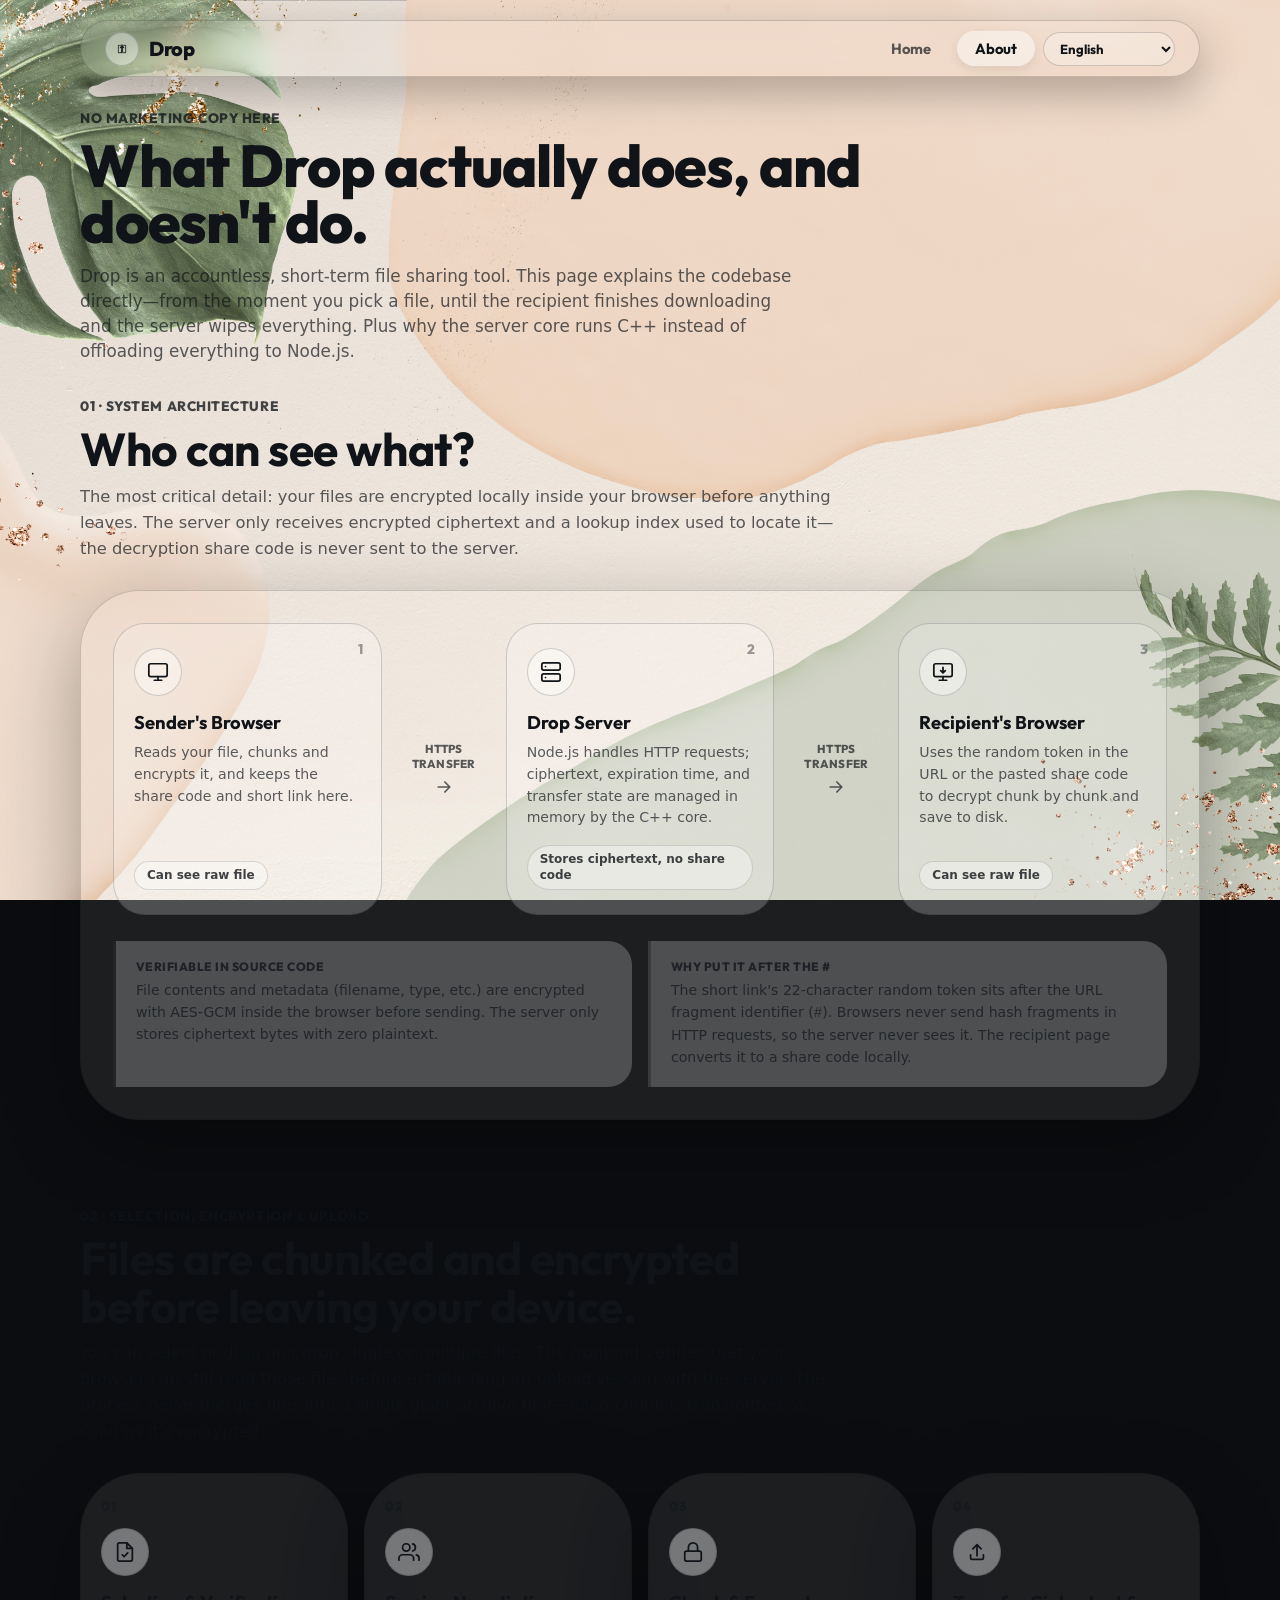
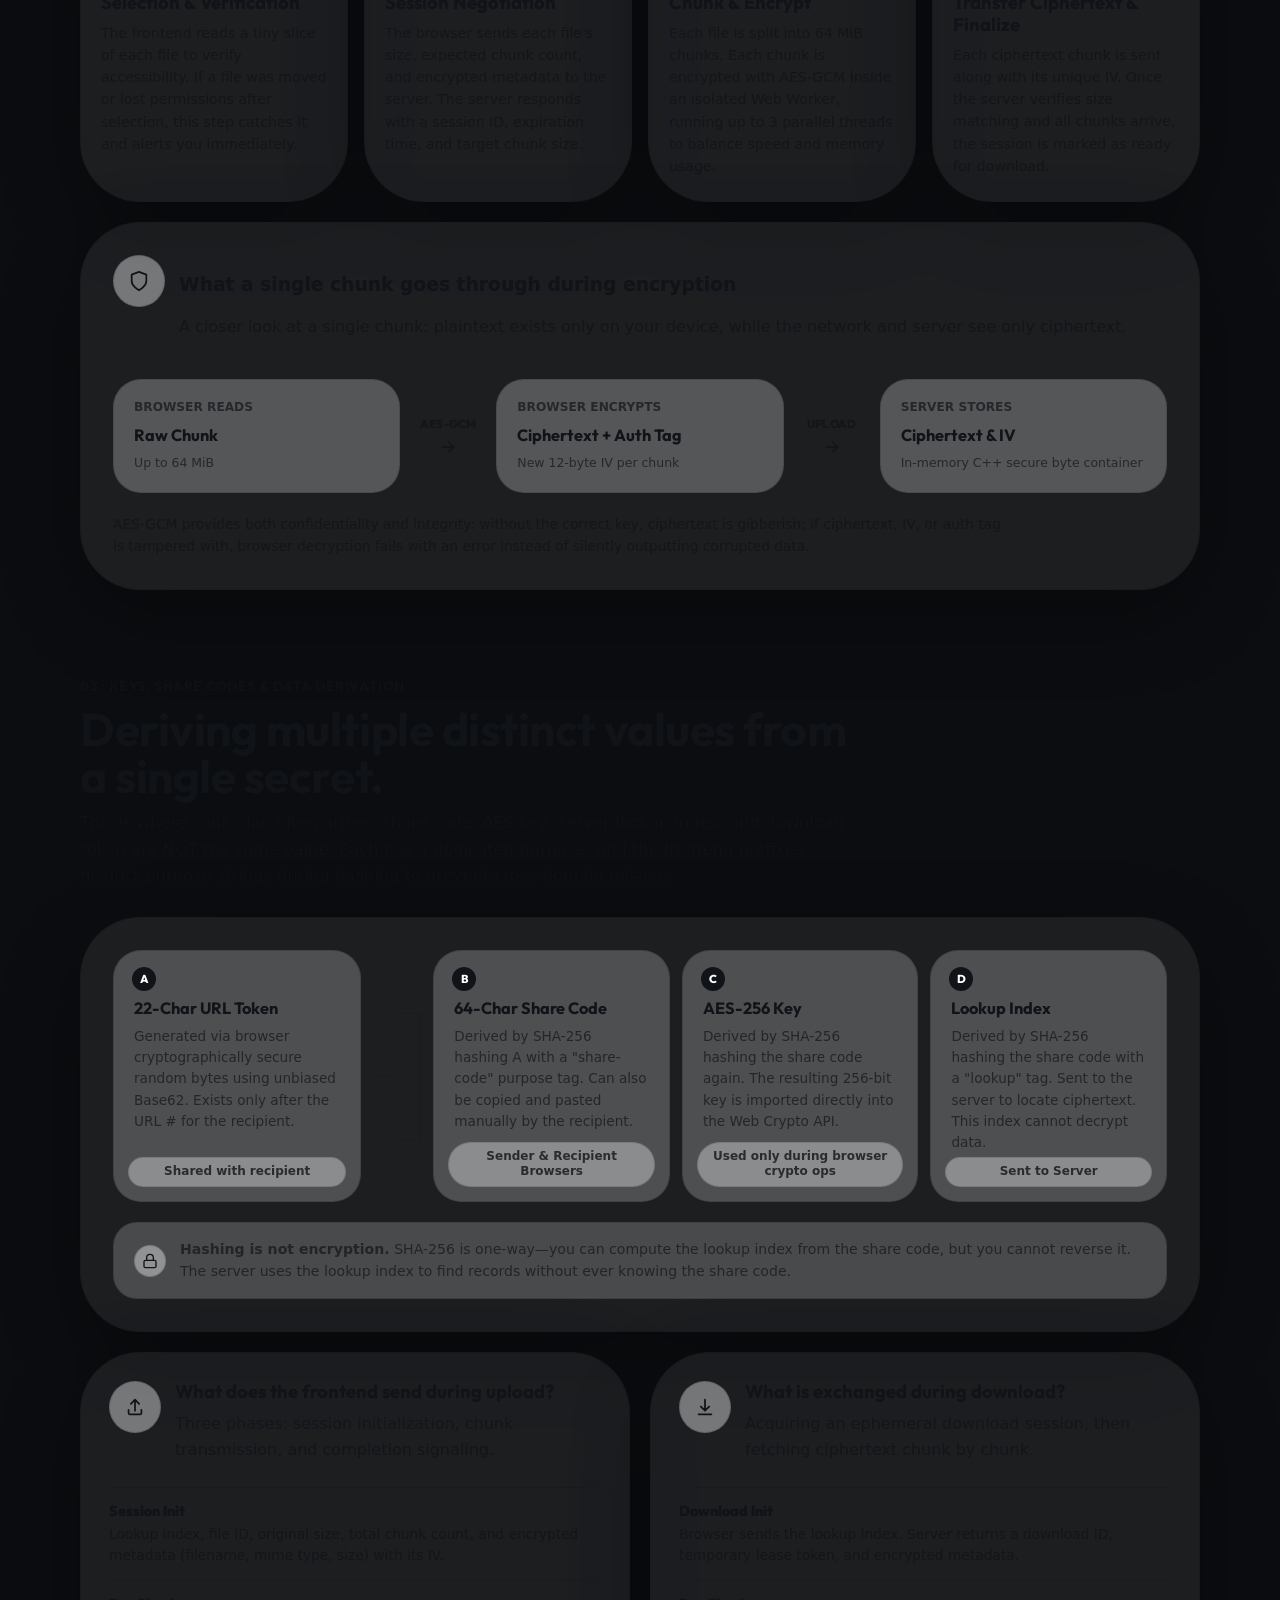
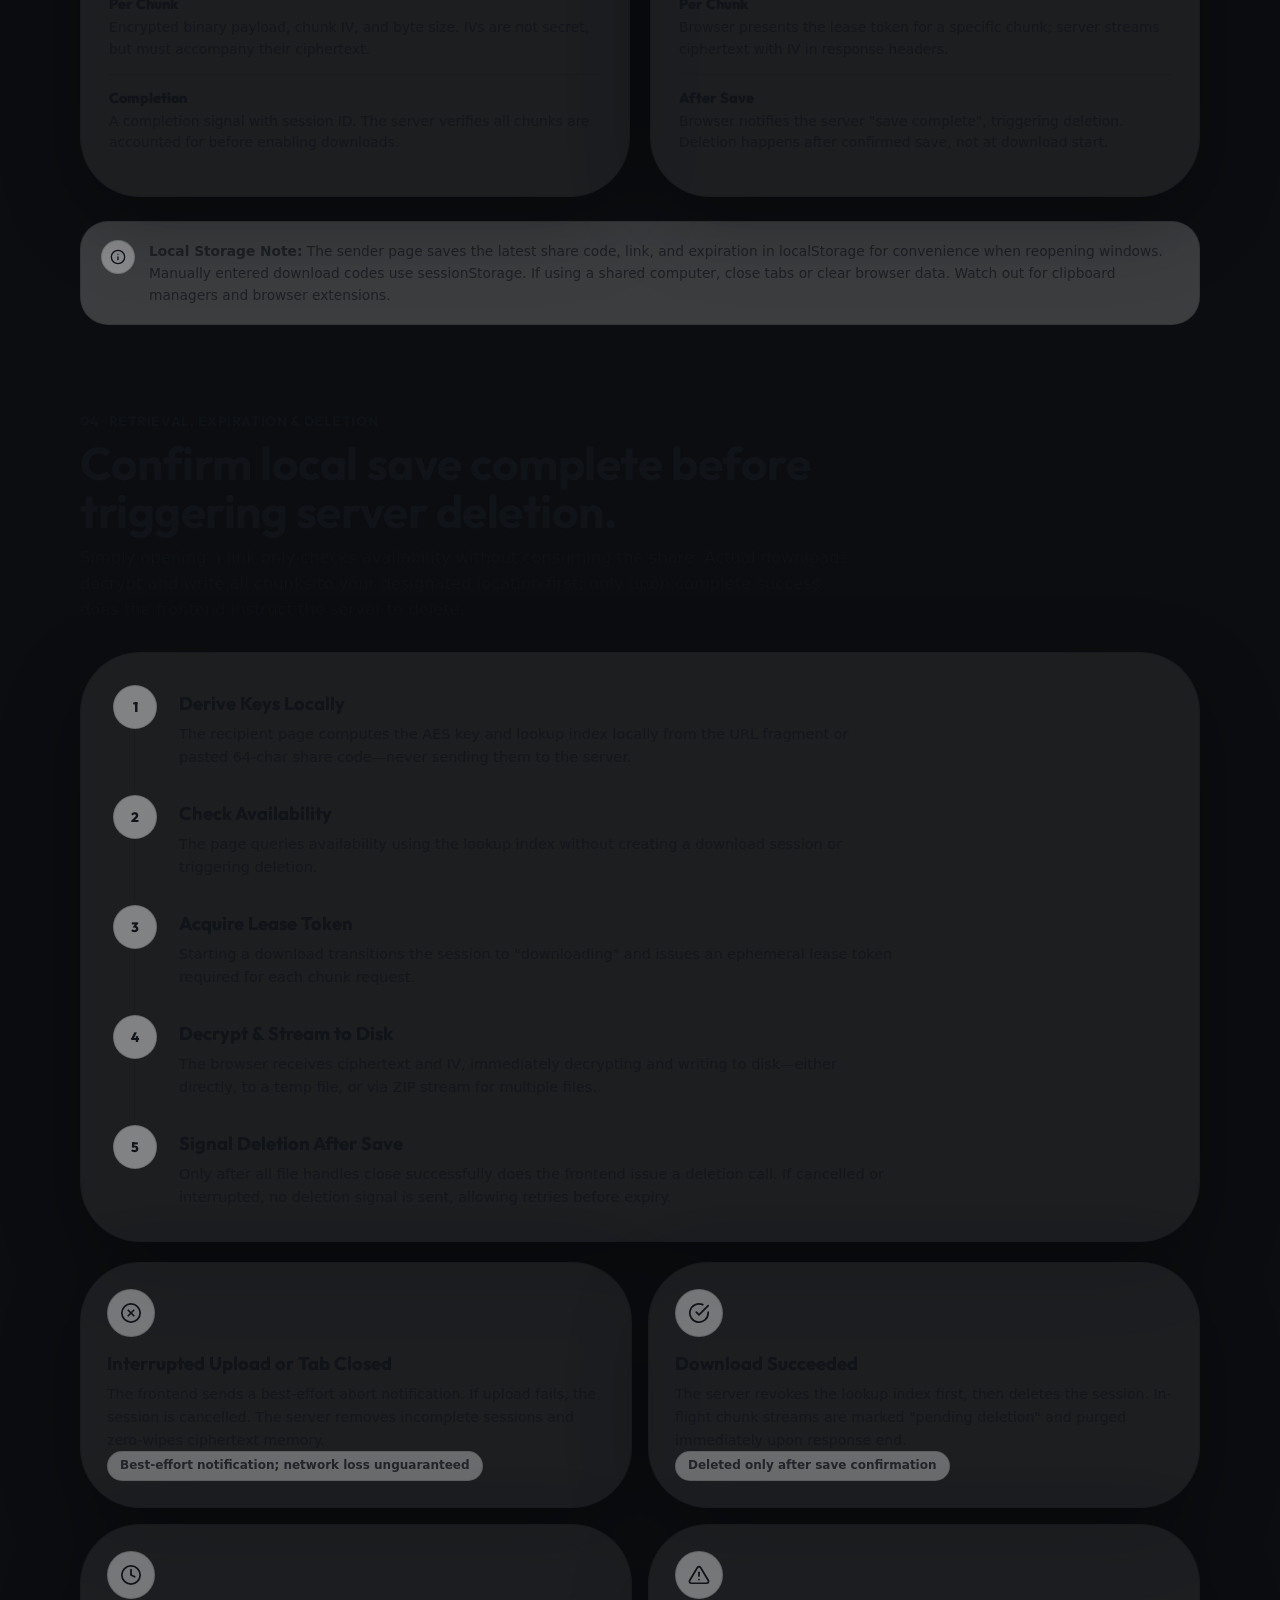
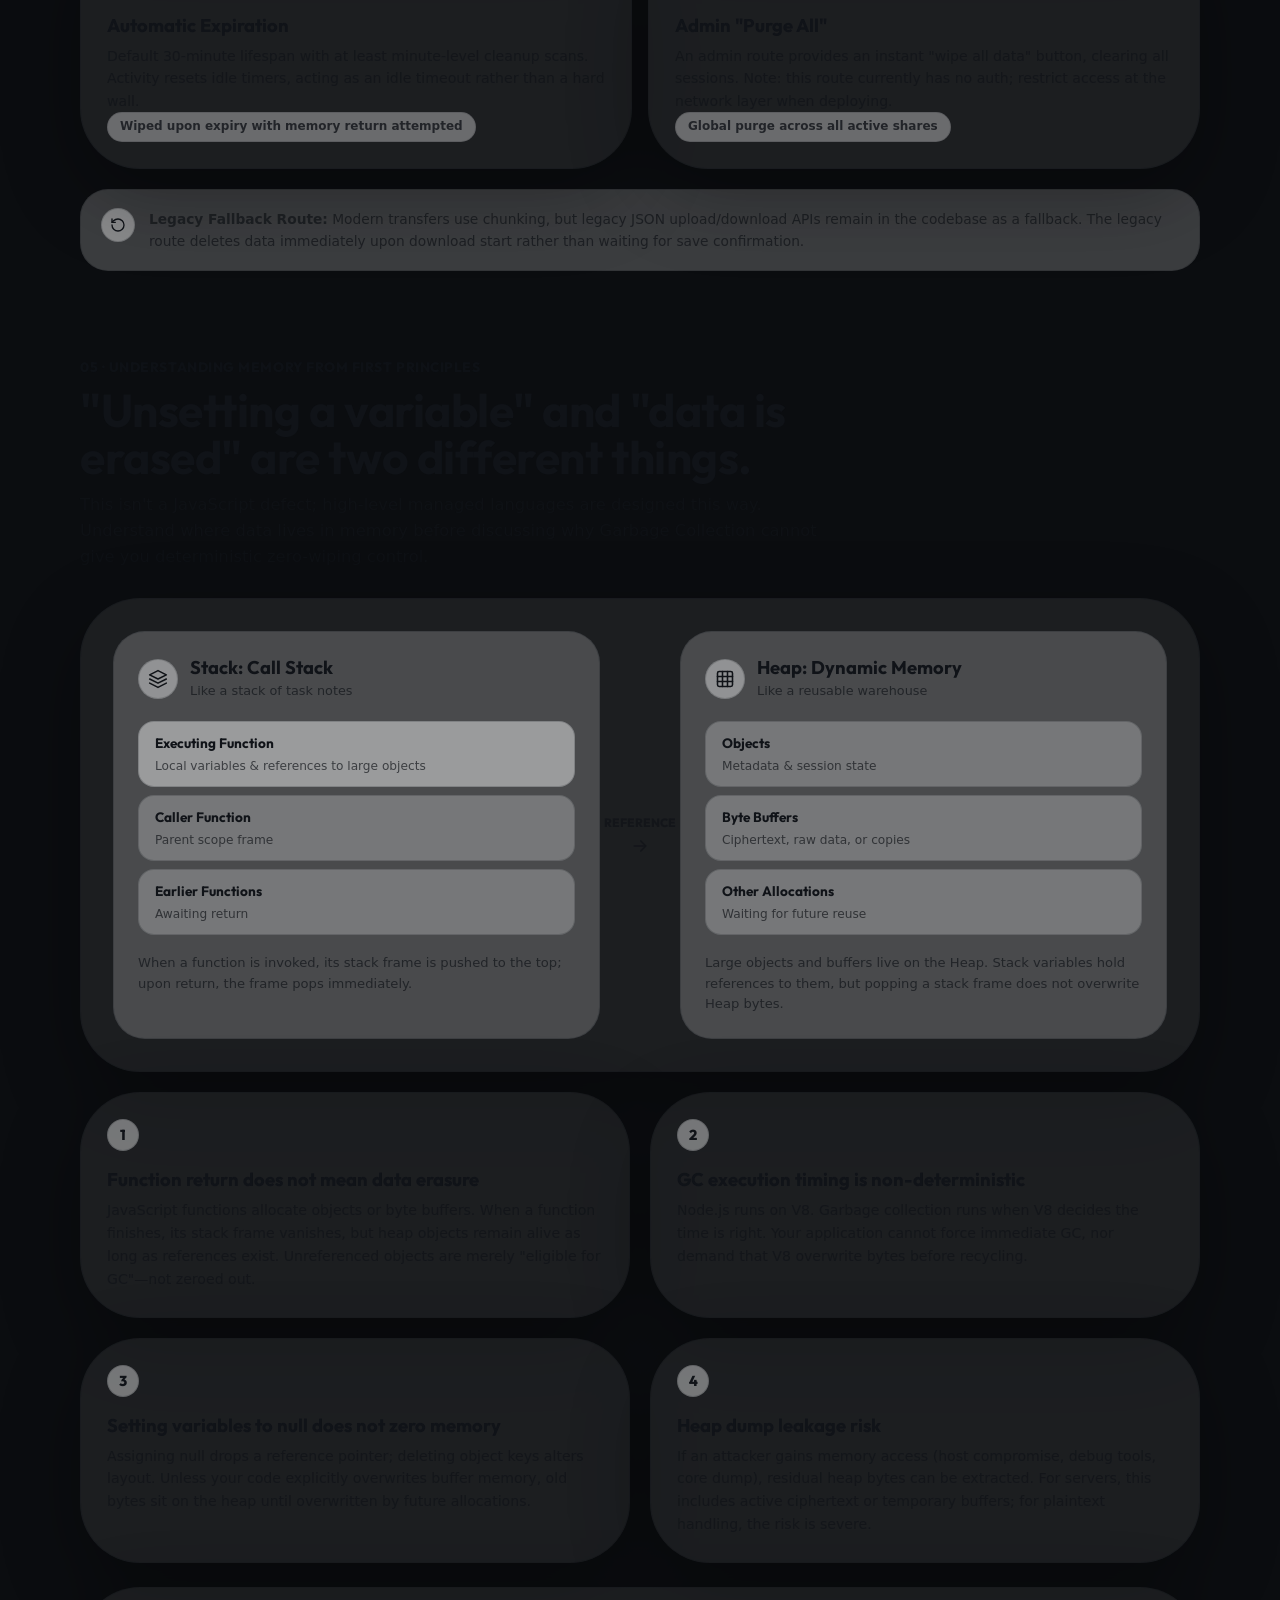
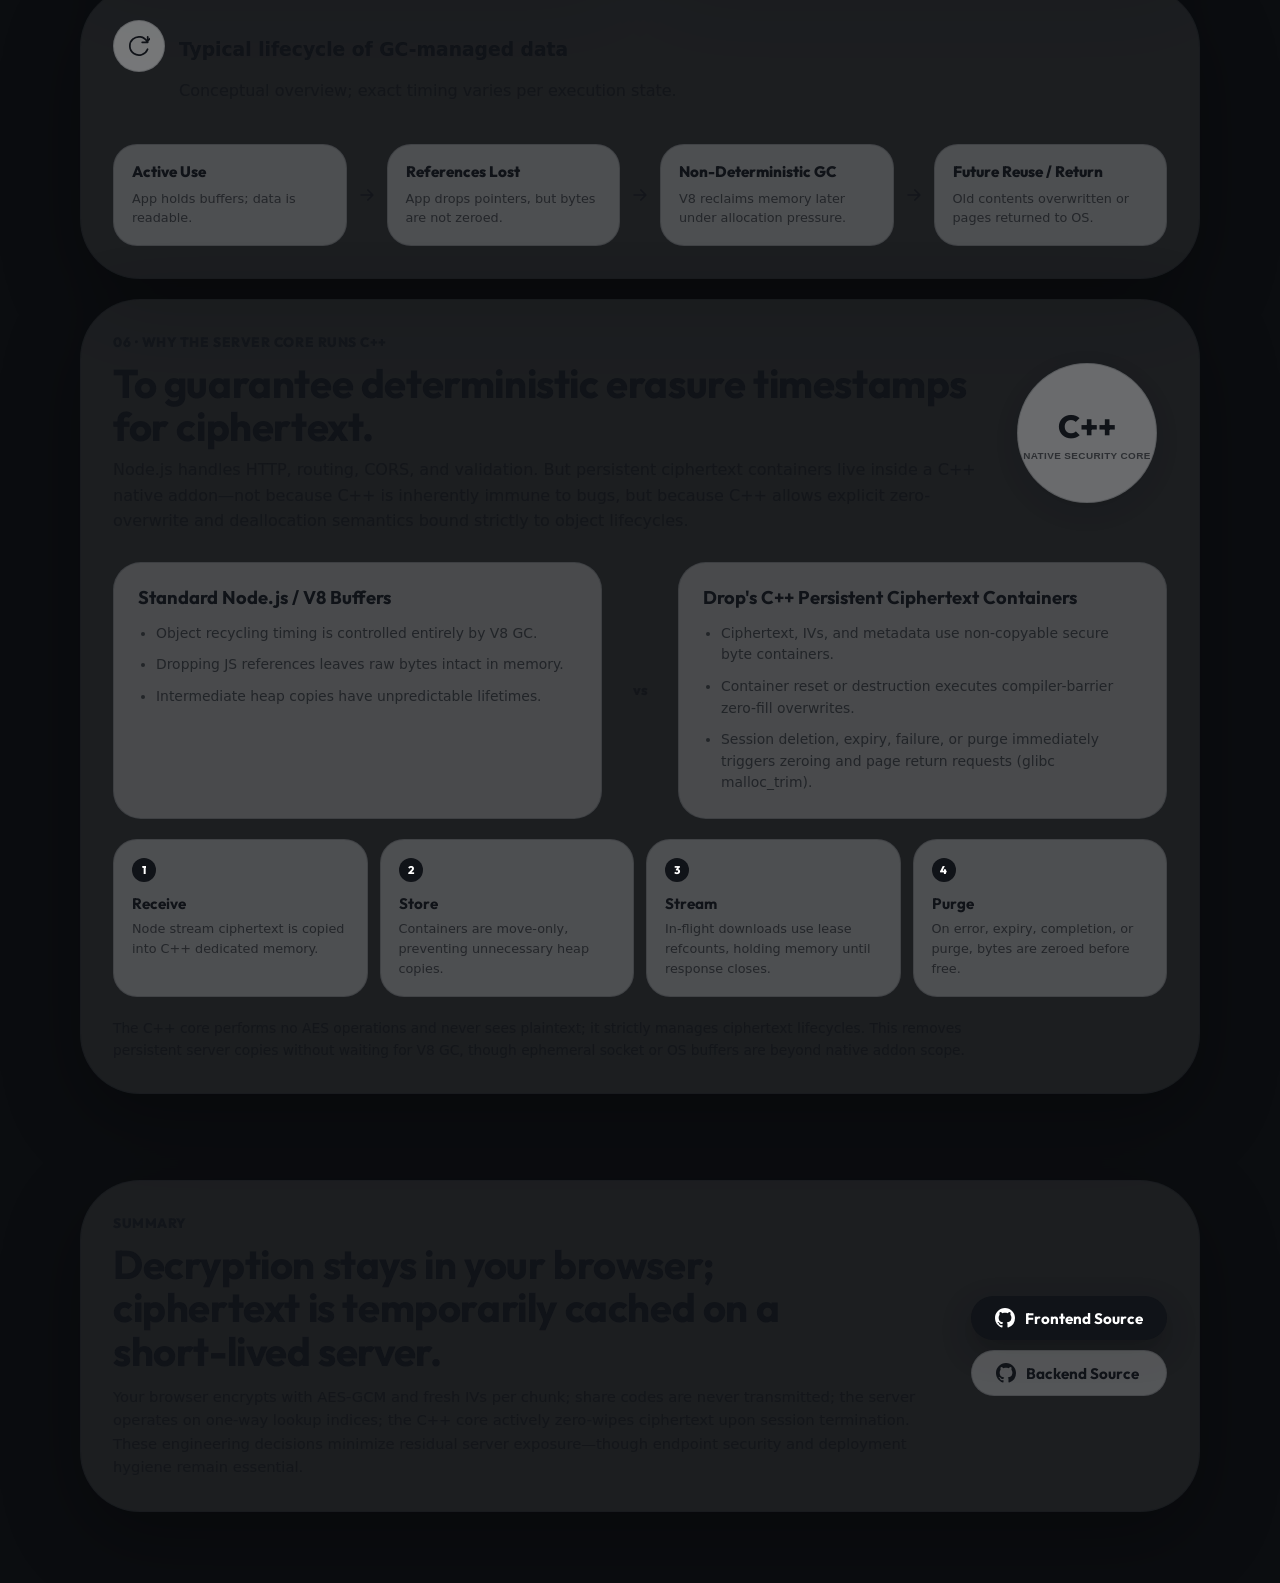
==== commit 397073b4: "fix(i18n): prevent localized content from flashing Hide each page until the locale and initial backg" ====
--- a/about/index.html
+++ b/about/index.html
@@ -2,6 +2,9 @@
 <html lang="en">
   <head>
     <meta charset="utf-8" />
+    <script>
+      document.documentElement.classList.add('i18n-loading');
+    </script>
     <meta name="viewport" content="width=device-width, initial-scale=1" />
     <meta name="color-scheme" content="dark" />
     <meta name="referrer" content="no-referrer" />
@@ -985,6 +988,9 @@
       ></div>
     </main>
 
-    <script type="module" src="../static/js/about.js"></script>
+    <script
+      type="module"
+      src="../static/js/bootstrap.js?entry=about"
+    ></script>
   </body>
 </html>
--- a/static/css/style.css
+++ b/static/css/style.css
@@ -1,5 +1,5 @@
 :root {
-  --page-background: url("../images/backgrounds/1.jpg");
+  --page-background: url('../images/backgrounds/1.jpg');
   --page-background-position: center;
   --bg-ink: #0b0d10;
   --text: #101318;
@@ -16,18 +16,35 @@
     system-ui,
     -apple-system,
     BlinkMacSystemFont,
-    "Segoe UI",
+    'Segoe UI',
     sans-serif;
 }
 
 * {
   box-sizing: border-box;
+}
+
+[hidden] {
+  display: none !important;
 }
 
 ::-webkit-scrollbar {
   width: 10px;
   height: 10px;
   background: transparent;
+}
+
+::-webkit-scrollbar-button,
+::-webkit-scrollbar-button:single-button,
+::-webkit-scrollbar-button:vertical:decrement,
+::-webkit-scrollbar-button:vertical:increment,
+::-webkit-scrollbar-button:start,
+::-webkit-scrollbar-button:end {
+  display: none !important;
+  width: 0 !important;
+  height: 0 !important;
+  background: transparent !important;
+  border: none !important;
 }
 
 ::-webkit-scrollbar-track {
@@ -64,6 +81,19 @@
   scrollbar-color: rgba(255, 255, 255, 0.2) transparent;
 }
 
+html.i18n-loading body {
+  visibility: hidden;
+}
+
+html.i18n-loading {
+  background: var(--bg-ink);
+}
+
+html:has(dialog[open]),
+body:has(dialog[open]) {
+  overflow: hidden !important;
+}
+
 body {
   min-height: 100vh;
   margin: 0;
@@ -72,7 +102,7 @@
 }
 
 body::before {
-  content: "";
+  content: '';
   position: fixed;
   inset: 0;
   z-index: -2;
@@ -110,7 +140,7 @@
 .eyebrow {
   margin: 0 0 8px;
   color: rgba(16, 19, 24, 0.78);
-  font-family: "Outfit", sans-serif;
+  font-family: 'Outfit', sans-serif;
   font-size: 0.85rem;
   font-weight: 800;
   letter-spacing: 0.04em;
@@ -126,7 +156,7 @@
 h1 {
   max-width: 780px;
   margin-bottom: 0;
-  font-family: "Outfit", sans-serif;
+  font-family: 'Outfit', sans-serif;
   font-size: clamp(2.25rem, 5vw, 5rem);
   font-weight: 800;
   line-height: 0.95;
@@ -165,7 +195,7 @@
 
 h2 {
   margin-bottom: 4px;
-  font-family: "Outfit", sans-serif;
+  font-family: 'Outfit', sans-serif;
   font-size: 1.45rem;
   font-weight: 700;
   letter-spacing: -0.01em;
@@ -312,7 +342,7 @@
   padding: 14px 18px;
   border-radius: 999px;
   background: var(--accent);
-  box-shadow: 0 16px 36px rgba(0, 0, 0, 0.22);
+  box-shadow: none;
 }
 
 .secondary-action {
@@ -414,6 +444,106 @@
   align-items: center;
   justify-content: center;
   gap: 10px;
+}
+
+.qr-container {
+  position: relative;
+  display: flex;
+  align-items: center;
+  justify-content: center;
+  width: 100%;
+  max-width: 240px;
+  margin: 0 auto;
+}
+
+.qr-canvas-wrapper {
+  display: flex;
+  align-items: center;
+  justify-content: center;
+  width: 100%;
+}
+
+.qr-canvas-wrapper canvas {
+  display: block;
+  width: 100%;
+  height: auto;
+  aspect-ratio: 1 / 1;
+}
+
+.qr-overlay-actions {
+  position: absolute;
+  right: 16px;
+  bottom: 16px;
+  display: flex;
+  align-items: center;
+  gap: 8px;
+  z-index: 5;
+  opacity: 0;
+  pointer-events: none;
+  transition: opacity 160ms ease;
+}
+
+.qr-container:hover .qr-overlay-actions {
+  opacity: 1;
+  pointer-events: auto;
+}
+
+.qr-float-btn {
+  display: grid;
+  flex: 0 0 40px;
+  width: 40px;
+  height: 40px;
+  place-items: center;
+  border-radius: 50%;
+  border: 1px solid rgba(16, 19, 24, 0.15);
+  background: #ffffff;
+  color: #101318;
+  box-shadow: 0 4px 14px rgba(0, 0, 0, 0.18);
+  cursor: pointer;
+}
+
+.qr-float-btn svg {
+  width: 20px;
+  height: 20px;
+  stroke: currentColor;
+  stroke-width: 2.2;
+}
+
+.receive-actions {
+  display: flex;
+  flex-direction: column;
+  gap: 10px;
+  margin-top: 24px;
+}
+
+.receive-actions .primary-action,
+.receive-actions .secondary-action {
+  margin-top: 0;
+  display: inline-flex;
+  align-items: center;
+  justify-content: center;
+  gap: 10px;
+}
+
+.download-compatibility-note {
+  margin-top: 10px;
+  color: var(--muted);
+  font-size: 0.79rem;
+  line-height: 1.45;
+  text-align: center;
+}
+
+.external-browser-modal .modal-actions {
+  display: flex;
+  flex-direction: column;
+  gap: 10px;
+}
+
+.external-browser-note {
+  margin-top: 14px;
+  color: var(--muted);
+  font-size: 0.79rem;
+  line-height: 1.5;
 }
 
 #downloadCode {
@@ -468,10 +598,59 @@
 }
 
 dialog.glass-card {
+  position: fixed;
+  inset: 0;
+  margin: auto;
   width: min(500px, calc(100% - 32px));
-  margin: auto;
+  max-height: calc(100vh - 40px);
+  overflow: hidden !important;
   color: var(--text);
-  padding: 32px;
+  padding: 0 24px;
+}
+
+.modal-scroll-wrapper {
+  width: 100%;
+  flex: 0 1 auto;
+  min-height: 0;
+  max-height: calc(100vh - 40px);
+  overflow-y: auto;
+  overscroll-behavior: contain;
+  padding: 24px 16px 24px 12px;
+  box-sizing: border-box;
+}
+
+.modal-scroll-wrapper::-webkit-scrollbar {
+  width: 8px;
+}
+
+.modal-scroll-wrapper::-webkit-scrollbar-button,
+.modal-scroll-wrapper::-webkit-scrollbar-button:single-button,
+.modal-scroll-wrapper::-webkit-scrollbar-button:vertical:decrement,
+.modal-scroll-wrapper::-webkit-scrollbar-button:vertical:increment,
+.modal-scroll-wrapper::-webkit-scrollbar-button:start,
+.modal-scroll-wrapper::-webkit-scrollbar-button:end {
+  display: none !important;
+  width: 0 !important;
+  height: 0 !important;
+  background: transparent !important;
+  border: none !important;
+}
+
+.modal-scroll-wrapper::-webkit-scrollbar-track {
+  background: transparent !important;
+  margin-top: 32px;
+  margin-bottom: 32px;
+}
+
+.modal-scroll-wrapper::-webkit-scrollbar-thumb {
+  background-color: rgba(255, 255, 255, 0.28);
+  border-radius: 999px;
+  border: 2px solid transparent;
+  background-clip: padding-box;
+}
+
+.modal-scroll-wrapper::-webkit-scrollbar-thumb:hover {
+  background-color: rgba(255, 255, 255, 0.45);
 }
 
 dialog.glass-card:not([open]) {
@@ -518,7 +697,7 @@
   align-items: center;
   margin: 0 0 18px 12px;
   color: rgba(16, 19, 24, 0.78);
-  font-family: "Outfit", sans-serif;
+  font-family: 'Outfit', sans-serif;
   font-size: 0.9rem;
   font-weight: 800;
   letter-spacing: 0.04em;
@@ -543,7 +722,7 @@
   line-height: 0.98;
 }
 
-.receive-card .primary-action {
+.receive-card > .primary-action {
   margin-top: 24px;
 }
 
@@ -572,7 +751,6 @@
   display: none;
 }
 
-/* Glass Header Capsule */
 .glass-header {
   position: fixed;
   top: 20px;
@@ -598,7 +776,7 @@
   gap: 10px;
   text-decoration: none;
   color: var(--text);
-  font-family: "Outfit", sans-serif;
+  font-family: 'Outfit', sans-serif;
   font-weight: 800;
   font-size: 1.25rem;
   letter-spacing: -0.02em;
@@ -632,6 +810,30 @@
   gap: 8px;
 }
 
+.language-switcher {
+  display: inline-flex;
+  align-items: center;
+}
+
+.language-switcher-select {
+  width: min(132px, 27vw);
+  min-height: 34px;
+  padding: 6px 28px 6px 12px;
+  border: 1px solid var(--line);
+  border-radius: 999px;
+  color: var(--text);
+  background: rgba(255, 255, 255, 0.28);
+  font-family: 'Outfit', sans-serif;
+  font-size: 0.82rem;
+  font-weight: 700;
+  line-height: 1;
+}
+
+.language-switcher-select:focus-visible {
+  outline: 2px solid var(--text);
+  outline-offset: 2px;
+}
+
 .nav-link {
   display: inline-flex;
   align-items: center;
@@ -639,7 +841,7 @@
   padding: 8px 18px;
   border-radius: 999px;
   color: var(--muted);
-  font-family: "Outfit", sans-serif;
+  font-family: 'Outfit', sans-serif;
   font-weight: 700;
   font-size: 0.92rem;
   text-decoration: none;
@@ -659,7 +861,6 @@
   box-shadow: 0 4px 12px rgba(0, 0, 0, 0.08);
 }
 
-/* About Page Styling */
 .about-grid {
   display: grid;
   grid-template-columns: repeat(2, minmax(0, 1fr));
@@ -692,7 +893,7 @@
 
 .feature-item h3 {
   margin: 0 0 4px;
-  font-family: "Outfit", sans-serif;
+  font-family: 'Outfit', sans-serif;
   font-size: 1.1rem;
   font-weight: 700;
 }
@@ -711,7 +912,7 @@
   border: 1px solid var(--line);
   border-radius: 999px;
   background: rgba(255, 255, 255, 0.25);
-  font-family: "Outfit", sans-serif;
+  font-family: 'Outfit', sans-serif;
   font-weight: 700;
   font-size: 0.82rem;
   color: var(--text);
@@ -737,7 +938,7 @@
   border-radius: 999px;
   background: var(--text);
   color: #ffffff;
-  font-family: "Outfit", sans-serif;
+  font-family: 'Outfit', sans-serif;
   font-weight: 700;
   font-size: 0.95rem;
   text-decoration: none;
@@ -787,8 +988,22 @@
   }
 
   .nav-link {
-    padding: 6px 14px;
-    font-size: 0.85rem;
+    padding: 6px 8px;
+    font-size: 0.78rem;
+    white-space: nowrap;
+  }
+
+  .header-nav {
+    min-width: 0;
+    gap: 4px;
+  }
+
+  .language-switcher-select {
+    width: clamp(72px, 23vw, 96px);
+    min-height: 30px;
+    padding: 5px 18px 5px 7px;
+    font-size: 0.76rem;
+    white-space: nowrap;
   }
 
   .brand-strip,
@@ -836,7 +1051,6 @@
   }
 }
 
-/* Detailed About page */
 .about-page {
   padding-bottom: 72px;
 }
@@ -870,7 +1084,7 @@
 .about-hero-note strong {
   display: block;
   margin-bottom: 4px;
-  font-family: "Outfit", sans-serif;
+  font-family: 'Outfit', sans-serif;
   font-size: 1rem;
   font-weight: 800;
   color: var(--text);
@@ -917,7 +1131,7 @@
 .about-index-label {
   margin-right: 6px;
   color: var(--muted);
-  font-family: "Outfit", sans-serif;
+  font-family: 'Outfit', sans-serif;
   font-size: 0.82rem;
   font-weight: 800;
   letter-spacing: 0.02em;
@@ -927,7 +1141,7 @@
   padding: 8px 16px;
   border-radius: 999px;
   color: var(--text);
-  font-family: "Outfit", sans-serif;
+  font-family: 'Outfit', sans-serif;
   font-size: 0.88rem;
   font-weight: 700;
   text-decoration: none;
@@ -995,7 +1209,7 @@
   top: 16px;
   right: 18px;
   color: rgba(16, 19, 24, 0.4);
-  font-family: "Outfit", sans-serif;
+  font-family: 'Outfit', sans-serif;
   font-size: 0.85rem;
   font-weight: 800;
 }
@@ -1037,7 +1251,7 @@
 .comparison-side h3,
 .boundary-card h3 {
   margin: 0 0 8px;
-  font-family: "Outfit", sans-serif;
+  font-family: 'Outfit', sans-serif;
   font-size: 1.15rem;
   font-weight: 700;
   line-height: 1.2;
@@ -1079,7 +1293,7 @@
 
 .flow-arrow span,
 .lane-arrow span {
-  font-family: "Outfit", sans-serif;
+  font-family: 'Outfit', sans-serif;
   font-size: 0.72rem;
   font-weight: 800;
   letter-spacing: 0.02em;
@@ -1118,7 +1332,7 @@
   display: block;
   margin-bottom: 6px;
   color: rgba(16, 19, 24, 0.75);
-  font-family: "Outfit", sans-serif;
+  font-family: 'Outfit', sans-serif;
   font-size: 0.75rem;
   font-weight: 800;
   letter-spacing: 0.04em;
@@ -1150,7 +1364,7 @@
 .process-step {
   margin-bottom: 14px;
   color: rgba(16, 19, 24, 0.4);
-  font-family: "Outfit", sans-serif;
+  font-family: 'Outfit', sans-serif;
   font-size: 0.8rem;
   font-weight: 800;
   letter-spacing: 0.08em;
@@ -1199,7 +1413,7 @@
 .lane-item strong {
   display: block;
   margin-bottom: 6px;
-  font-family: "Outfit", sans-serif;
+  font-family: 'Outfit', sans-serif;
   font-size: 1.02rem;
   line-height: 1.2;
 }
@@ -1252,14 +1466,14 @@
   border-radius: 50%;
   background: var(--text);
   color: #fff;
-  font-family: "Outfit", sans-serif;
+  font-family: 'Outfit', sans-serif;
   font-size: 0.72rem;
   font-weight: 800;
 }
 
 .key-map-item h3 {
   margin: 0 0 8px;
-  font-family: "Outfit", sans-serif;
+  font-family: 'Outfit', sans-serif;
   font-size: 1.02rem;
   line-height: 1.2;
 }
@@ -1289,7 +1503,7 @@
 .key-map-branch span::before,
 .key-map-branch span::after {
   position: absolute;
-  content: "";
+  content: '';
   background: var(--line);
 }
 
@@ -1384,7 +1598,7 @@
 
 .data-list dt {
   margin-bottom: 4px;
-  font-family: "Outfit", sans-serif;
+  font-family: 'Outfit', sans-serif;
   font-size: 0.9rem;
   font-weight: 800;
   color: var(--text);
@@ -1446,7 +1660,7 @@
   left: 21px;
   width: 1px;
   background: var(--line);
-  content: "";
+  content: '';
 }
 
 .vertical-number {
@@ -1458,7 +1672,7 @@
   border: 1px solid var(--line);
   border-radius: 50%;
   background: rgba(255, 255, 255, 0.45);
-  font-family: "Outfit", sans-serif;
+  font-family: 'Outfit', sans-serif;
   font-size: 0.85rem;
   font-weight: 800;
   color: var(--text);
@@ -1543,7 +1757,7 @@
 
 .memory-title h3 {
   margin: 0 0 2px;
-  font-family: "Outfit", sans-serif;
+  font-family: 'Outfit', sans-serif;
   font-size: 1.15rem;
 }
 
@@ -1575,7 +1789,7 @@
   display: block;
   margin-bottom: 3px;
   font-size: 0.85rem;
-  font-family: "Outfit", sans-serif;
+  font-family: 'Outfit', sans-serif;
 }
 
 .stack-frame span,
@@ -1598,7 +1812,7 @@
   justify-content: center;
   gap: 6px;
   color: var(--muted);
-  font-family: "Outfit", sans-serif;
+  font-family: 'Outfit', sans-serif;
   font-size: 0.75rem;
   font-weight: 800;
   text-transform: uppercase;
@@ -1623,7 +1837,7 @@
   background: rgba(255, 255, 255, 0.4);
   border: 1px solid var(--line);
   color: var(--text);
-  font-family: "Outfit", sans-serif;
+  font-family: 'Outfit', sans-serif;
   font-size: 0.9rem;
   font-weight: 800;
 }
@@ -1659,7 +1873,7 @@
 .timeline-steps span {
   display: block;
   margin-bottom: 8px;
-  font-family: "Outfit", sans-serif;
+  font-family: 'Outfit', sans-serif;
   font-size: 0.95rem;
   font-weight: 800;
   line-height: 1.2;
@@ -1706,7 +1920,7 @@
   border-radius: 50%;
   background: rgba(255, 255, 255, 0.35);
   box-shadow: 0 8px 24px rgba(0, 0, 0, 0.1);
-  font-family: "Outfit", sans-serif;
+  font-family: 'Outfit', sans-serif;
   font-size: 2rem;
   font-weight: 800;
   color: var(--text);
@@ -1756,7 +1970,7 @@
   display: grid;
   place-items: center;
   color: var(--muted);
-  font-family: "Outfit", sans-serif;
+  font-family: 'Outfit', sans-serif;
   font-size: 0.88rem;
   font-weight: 800;
 }
@@ -1784,7 +1998,7 @@
   border-radius: 50%;
   background: var(--text);
   color: #fff;
-  font-family: "Outfit", sans-serif;
+  font-family: 'Outfit', sans-serif;
   font-size: 0.7rem;
   font-weight: 800;
 }
@@ -1792,7 +2006,7 @@
 .native-lifecycle strong {
   display: block;
   margin-bottom: 6px;
-  font-family: "Outfit", sans-serif;
+  font-family: 'Outfit', sans-serif;
   font-size: 0.95rem;
 }
 
@@ -1818,7 +2032,7 @@
   display: block;
   margin-bottom: 16px;
   color: rgba(16, 19, 24, 0.4);
-  font-family: "Outfit", sans-serif;
+  font-family: 'Outfit', sans-serif;
   font-size: 0.82rem;
   font-weight: 800;
   letter-spacing: 0.08em;
@@ -2021,4 +2235,42 @@
     width: 100%;
     justify-content: center;
   }
-}
+
+  dialog.glass-card {
+    max-height: calc(100vh - 120px);
+    max-height: calc(100dvh - 120px);
+    padding: 0 16px;
+  }
+
+  .modal-scroll-wrapper {
+    max-height: calc(100vh - 120px);
+    max-height: calc(100dvh - 120px);
+    padding: 16px 12px 16px 8px;
+  }
+
+  .modal-scroll-wrapper .card-head {
+    margin-bottom: 16px;
+    gap: 12px;
+  }
+
+  #shareCode {
+    min-height: 88px;
+  }
+
+  #shareLink {
+    min-height: 44px;
+  }
+
+  .share-link-panel {
+    margin-top: 14px;
+    padding-top: 12px;
+  }
+
+  .qr-container {
+    max-width: 180px;
+  }
+
+  .close-modal-btn {
+    margin-top: 16px;
+  }
+}
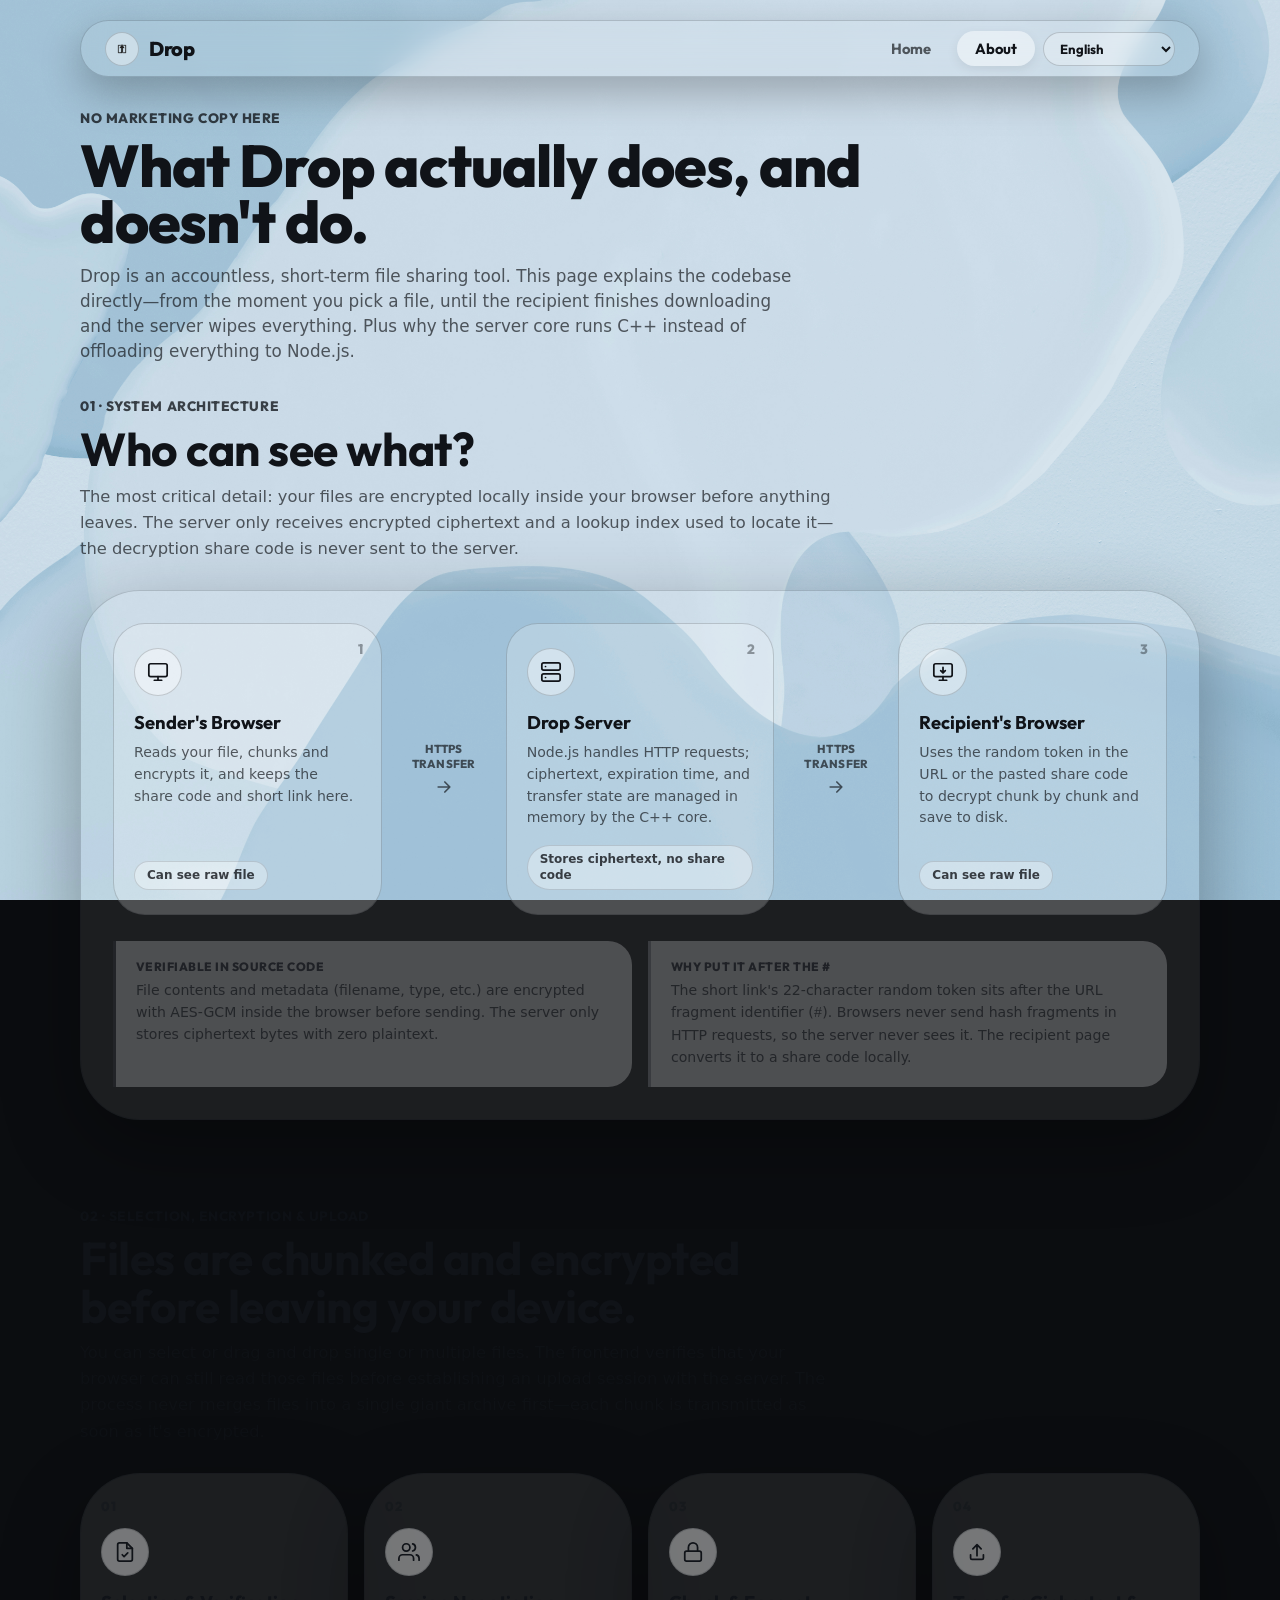
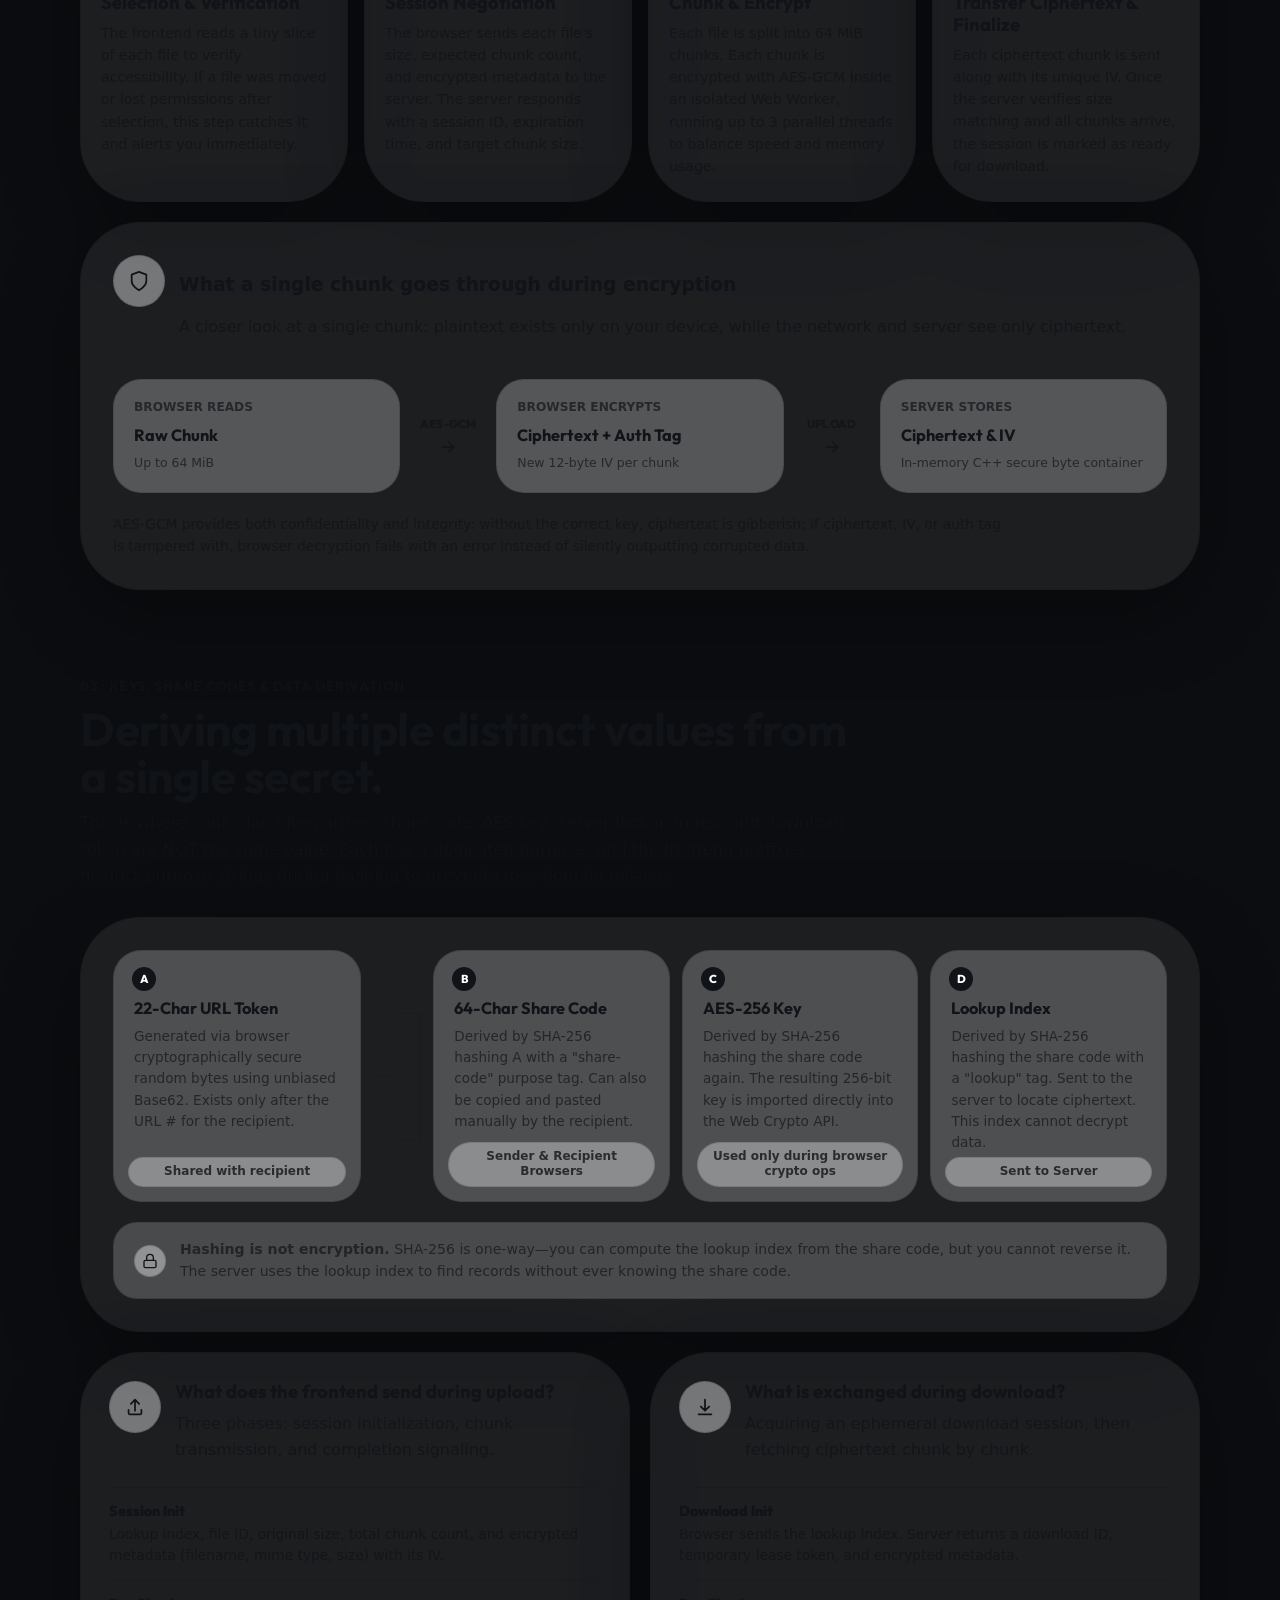
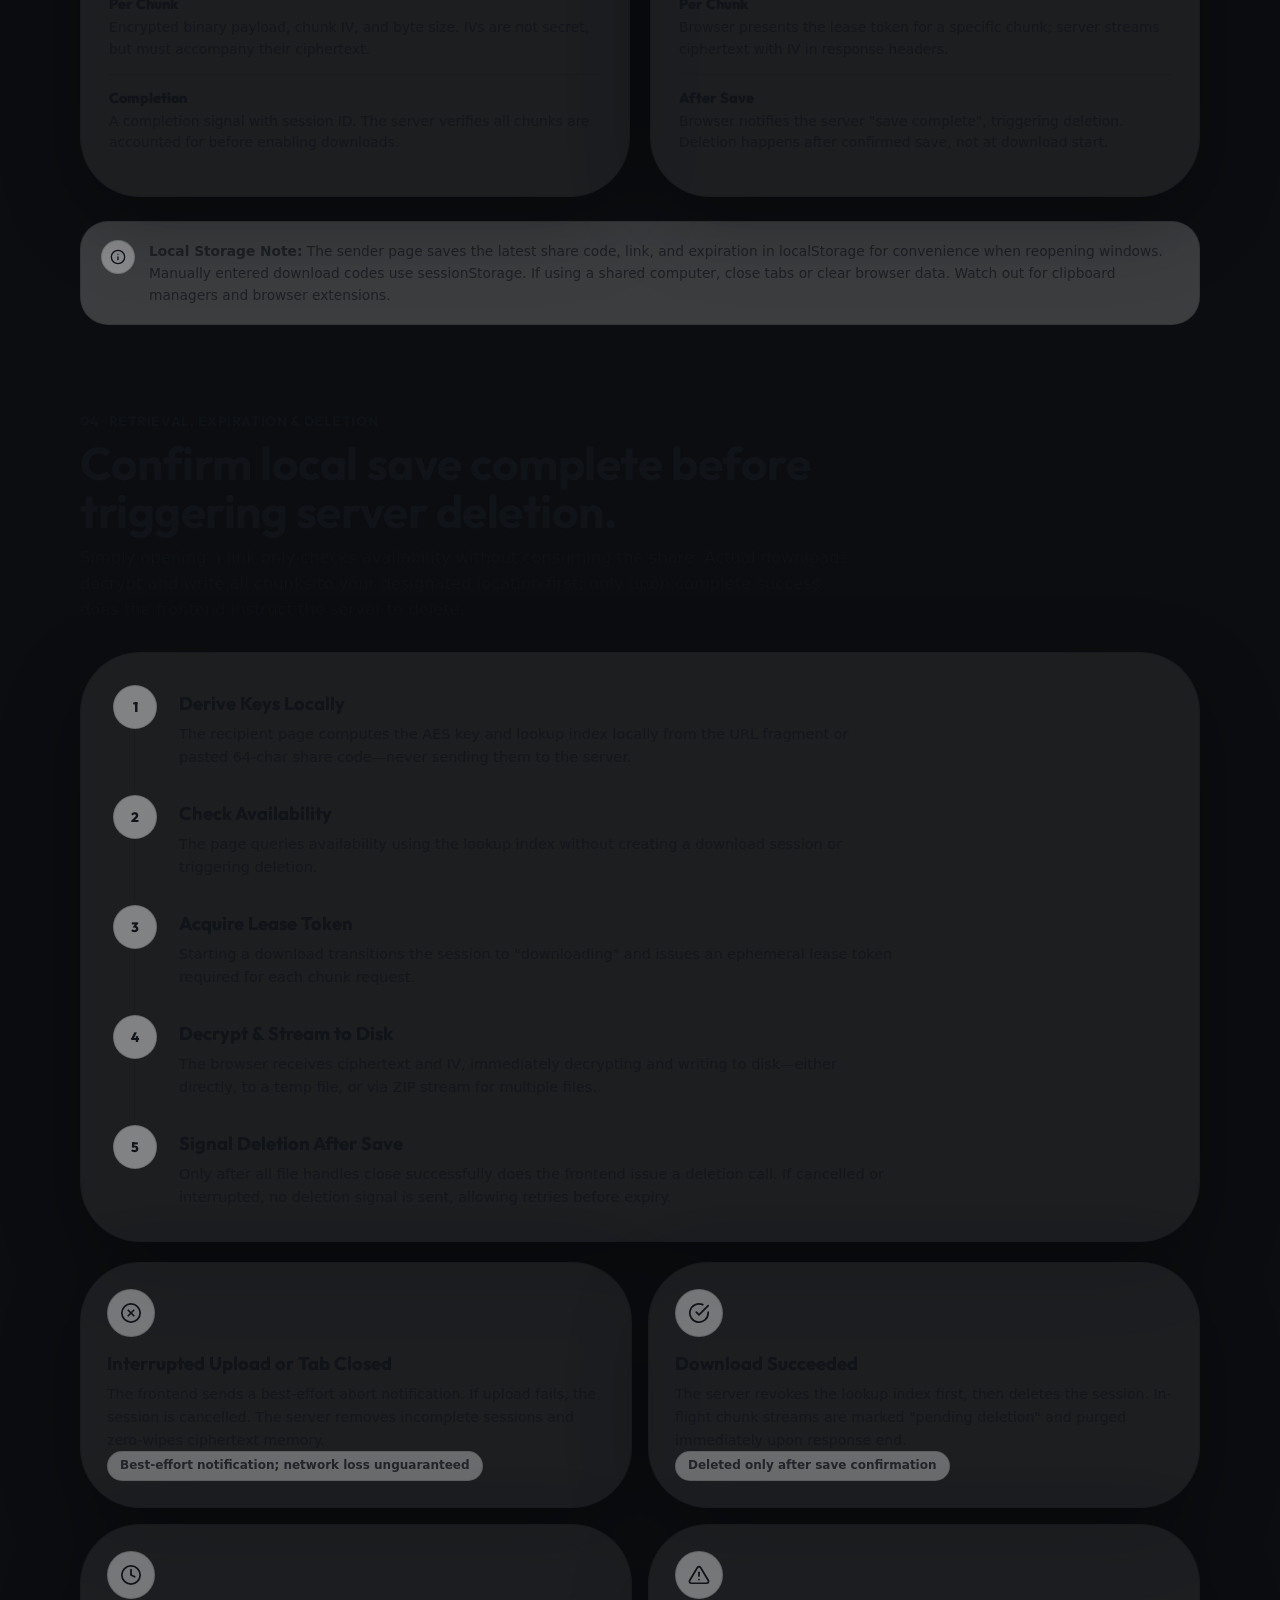
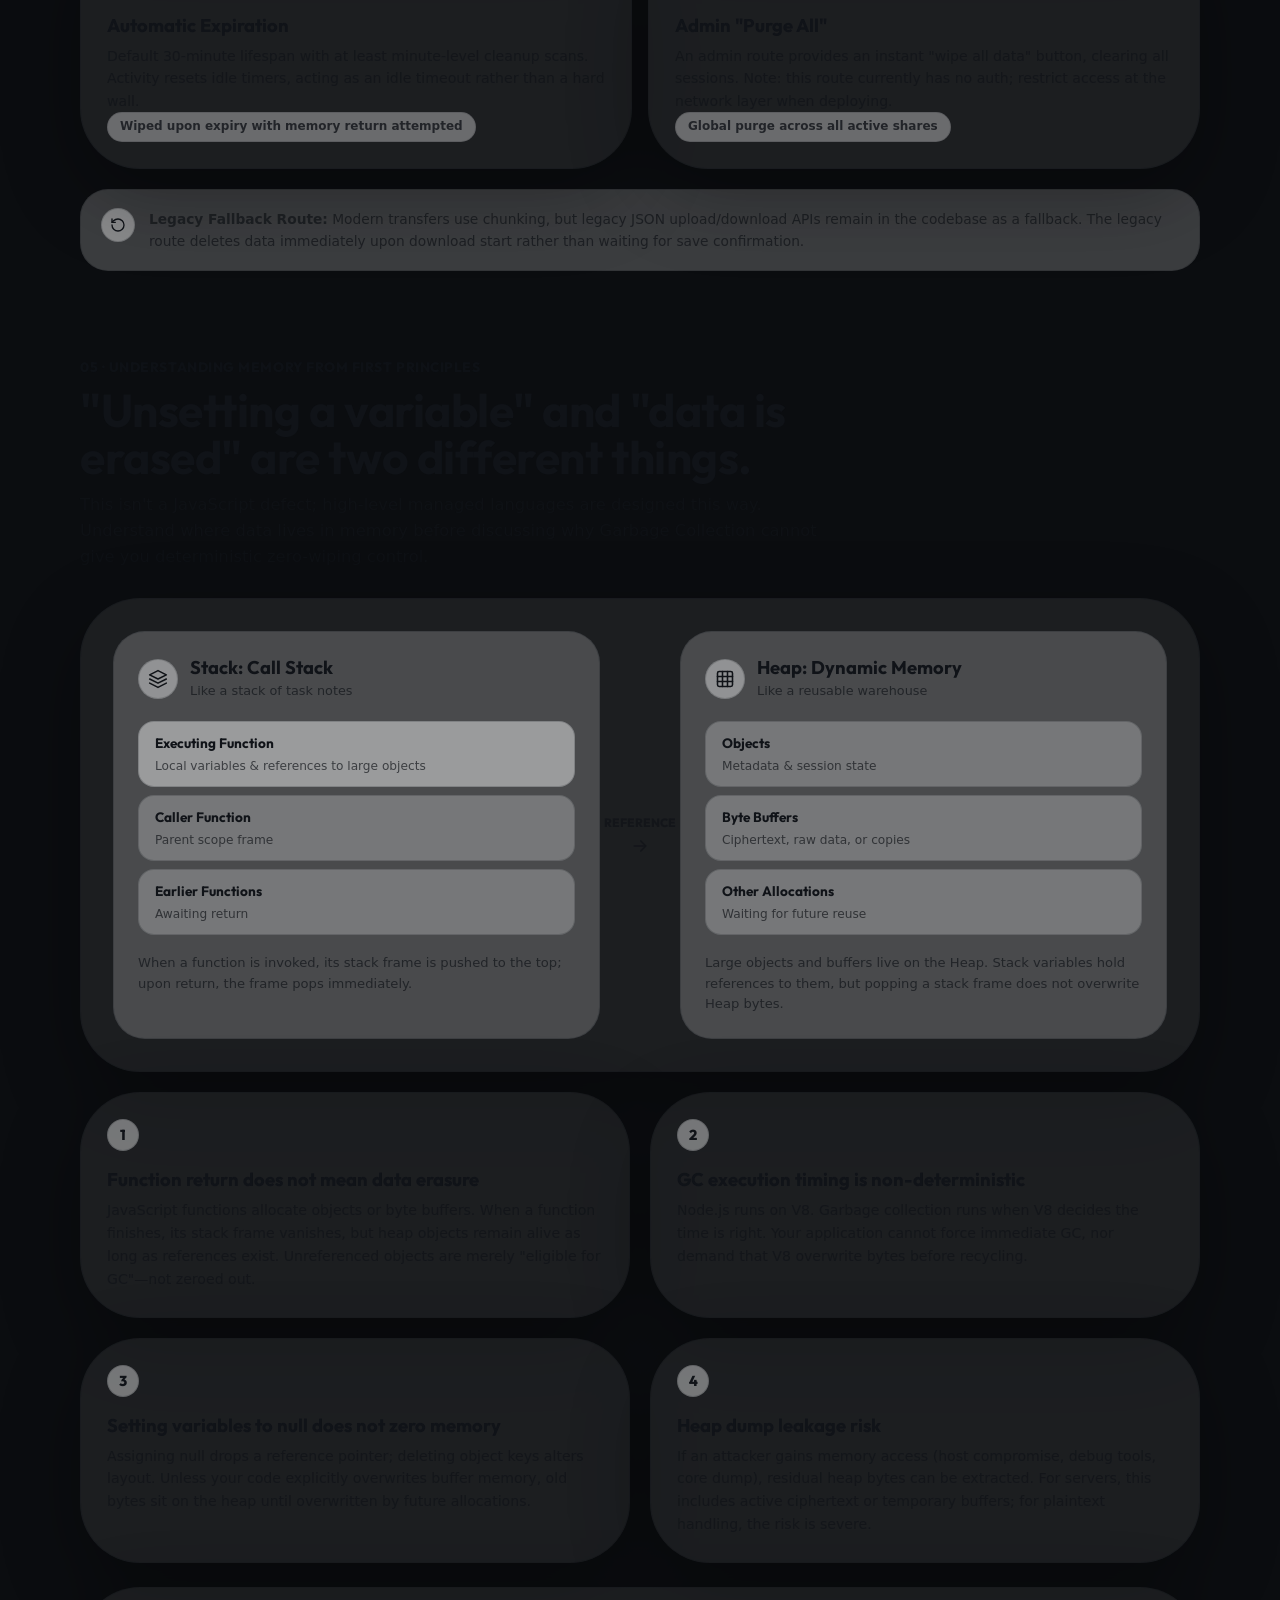
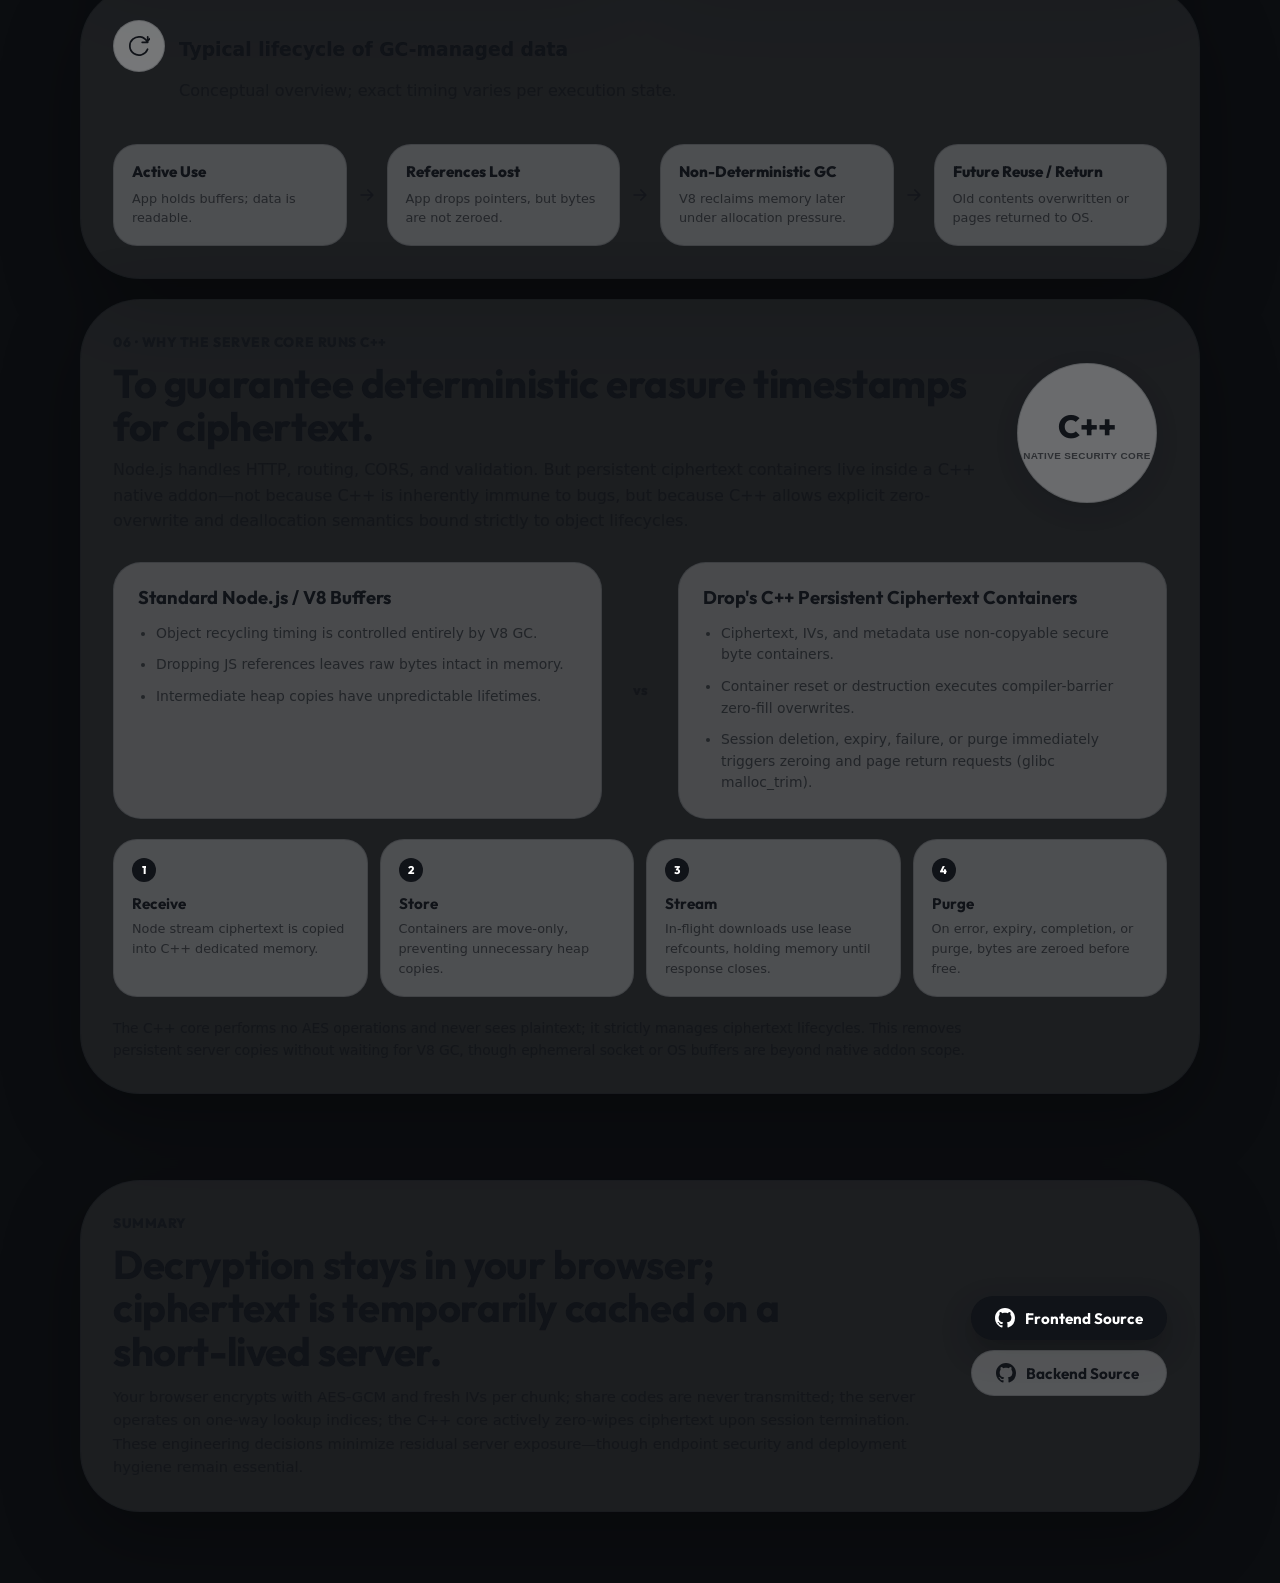
==== commit 0ec5b0ad: "feat(seo): add localized metadata and site discovery Add canonical, Open Graph, Twitter, and structu" ====
--- a/about/index.html
+++ b/about/index.html
@@ -7,13 +7,72 @@
     </script>
     <meta name="viewport" content="width=device-width, initial-scale=1" />
     <meta name="color-scheme" content="dark" />
+    <meta name="theme-color" content="#070b16" />
     <meta name="referrer" content="no-referrer" />
-    <title>How Drop Actually Works</title>
     <meta
       name="description"
+      data-i18n-content="a11y.9"
       content="No fluff. Breaking down Drop's entire process from file selection, encryption, server transfer, download, to deletion, plus why the server runs C++."
     />
-    <link rel="icon" type="image/x-icon" href="../favicon.ico" />
+    <meta
+      name="robots"
+      content="index, follow, max-image-preview:large, max-snippet:-1, max-video-preview:-1"
+    />
+    <title data-i18n-key="about.0" data-append-brand>
+      How Drop Actually Works | Drop
+    </title>
+    <link rel="canonical" href="https://drop.jeremytw.qzz.io/about/" />
+
+    <meta property="og:type" content="article" />
+    <meta property="og:site_name" content="Drop" />
+    <meta property="og:locale" content="en_US" />
+    <meta property="og:url" content="https://drop.jeremytw.qzz.io/about/" />
+    <meta
+      property="og:title"
+      data-i18n-content="about.0"
+      data-append-brand
+      content="How Drop Actually Works | Drop"
+    />
+    <meta
+      property="og:description"
+      data-i18n-content="a11y.9"
+      content="No fluff. Breaking down Drop's entire process from file selection, encryption, server transfer, download, to deletion, plus why the server runs C++."
+    />
+    <meta
+      property="og:image"
+      content="https://drop.jeremytw.qzz.io/static/images/social-preview.jpg"
+    />
+    <meta property="og:image:width" content="1200" />
+    <meta property="og:image:height" content="630" />
+    <meta
+      property="og:image:alt"
+      content="Drop secure encrypted file sharing interface"
+    />
+
+    <meta name="twitter:card" content="summary_large_image" />
+    <meta
+      name="twitter:title"
+      data-i18n-content="about.0"
+      data-append-brand
+      content="How Drop Actually Works | Drop"
+    />
+    <meta
+      name="twitter:description"
+      data-i18n-content="a11y.9"
+      content="No fluff. Breaking down Drop's entire process from file selection, encryption, server transfer, download, to deletion, plus why the server runs C++."
+    />
+    <meta
+      name="twitter:image"
+      content="https://drop.jeremytw.qzz.io/static/images/social-preview.jpg"
+    />
+    <meta
+      name="twitter:image:alt"
+      content="Drop secure encrypted file sharing interface"
+    />
+
+    <link rel="icon" type="image/x-icon" href="/favicon.ico" />
+    <link rel="apple-touch-icon" href="/static/images/logo.png" />
+    <link rel="manifest" href="/site.webmanifest" />
     <link rel="preconnect" href="https://fonts.googleapis.com" />
     <link rel="preconnect" href="https://fonts.gstatic.com" crossorigin />
     <link
@@ -23,6 +82,44 @@
     <link rel="preconnect" href="https://esm.sh" />
     <link rel="stylesheet" href="https://esm.sh/solid-glass@0.0.3/css" />
     <link rel="stylesheet" href="../static/css/style.css" />
+    <script type="application/ld+json">
+      {
+        "@context": "https://schema.org",
+        "@graph": [
+          {
+            "@type": "WebPage",
+            "@id": "https://drop.jeremytw.qzz.io/about/#webpage",
+            "url": "https://drop.jeremytw.qzz.io/about/",
+            "name": "How Drop Actually Works",
+            "description": "A technical explanation of Drop's local encryption, ciphertext transfer, key derivation, download, expiration, and deletion lifecycle.",
+            "inLanguage": "en",
+            "isPartOf": {
+              "@id": "https://drop.jeremytw.qzz.io/#website"
+            },
+            "about": {
+              "@id": "https://drop.jeremytw.qzz.io/#app"
+            }
+          },
+          {
+            "@type": "BreadcrumbList",
+            "itemListElement": [
+              {
+                "@type": "ListItem",
+                "position": 1,
+                "name": "Drop",
+                "item": "https://drop.jeremytw.qzz.io/"
+              },
+              {
+                "@type": "ListItem",
+                "position": 2,
+                "name": "How Drop Actually Works",
+                "item": "https://drop.jeremytw.qzz.io/about/"
+              }
+            ]
+          }
+        ]
+      }
+    </script>
   </head>
   <body>
     <main class="app-shell about-page">
--- a/static/css/style.css
+++ b/static/css/style.css
@@ -592,6 +592,58 @@
   pointer-events: none;
 }
 
+.toast-message {
+  display: block;
+}
+
+.toast-progress-track {
+  display: none;
+  width: 100%;
+  height: 4px;
+  margin-top: 10px;
+  overflow: hidden;
+  border-radius: 999px;
+  background: rgba(16, 19, 24, 0.12);
+}
+
+.toast.has-progress {
+  width: min(320px, calc(100vw - 48px));
+}
+
+.toast.has-progress .toast-progress-track {
+  display: block;
+}
+
+.toast-progress-bar {
+  display: block;
+  width: 100%;
+  height: 100%;
+  border-radius: inherit;
+  background: var(--text);
+  transform: scaleX(0);
+  transform-origin: left center;
+  transition: transform 160ms linear;
+}
+
+.toast.is-indeterminate .toast-progress-bar {
+  width: 42%;
+  animation: toast-progress-indeterminate 1.1s ease-in-out infinite;
+  transform: translateX(-110%);
+}
+
+html[dir='rtl'] .toast-progress-bar {
+  transform-origin: right center;
+}
+
+@keyframes toast-progress-indeterminate {
+  0% {
+    transform: translateX(-110%);
+  }
+  100% {
+    transform: translateX(350%);
+  }
+}
+
 .toast.is-visible {
   opacity: 1;
   transform: translateY(0);
